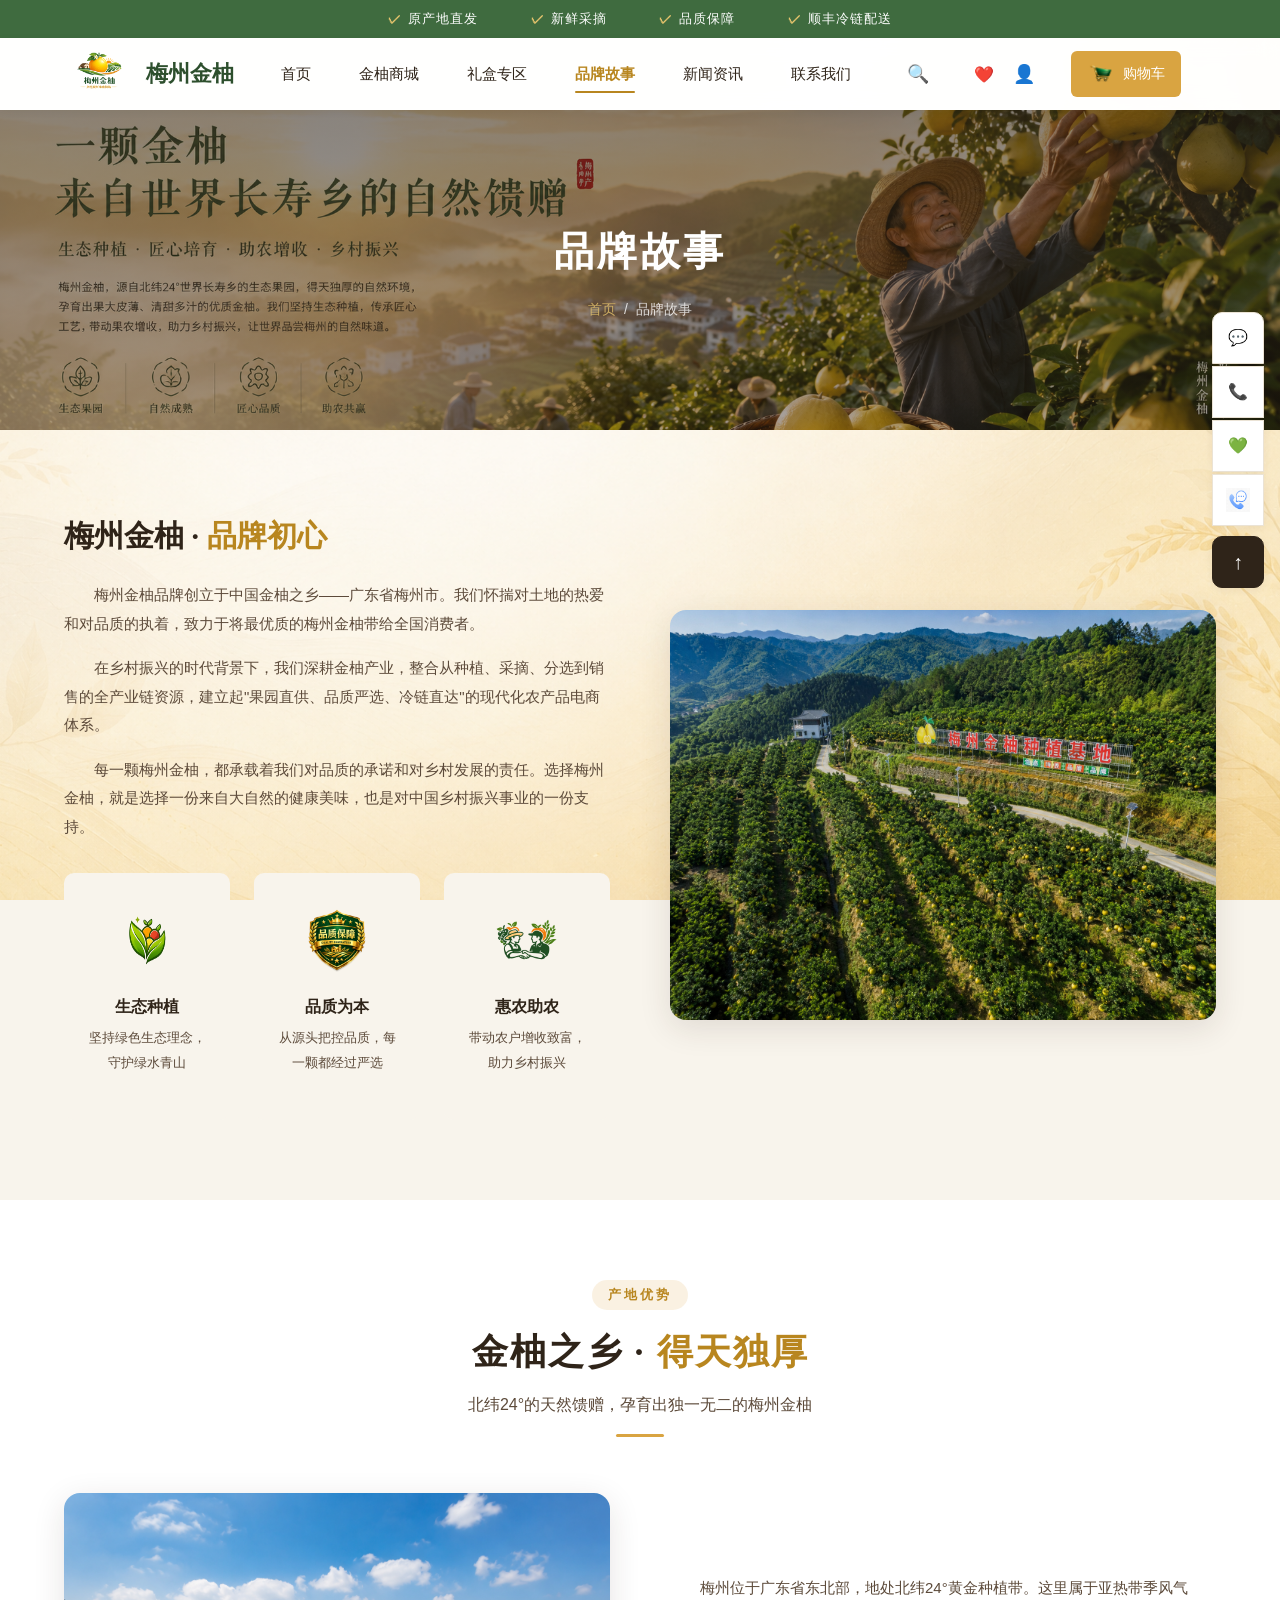
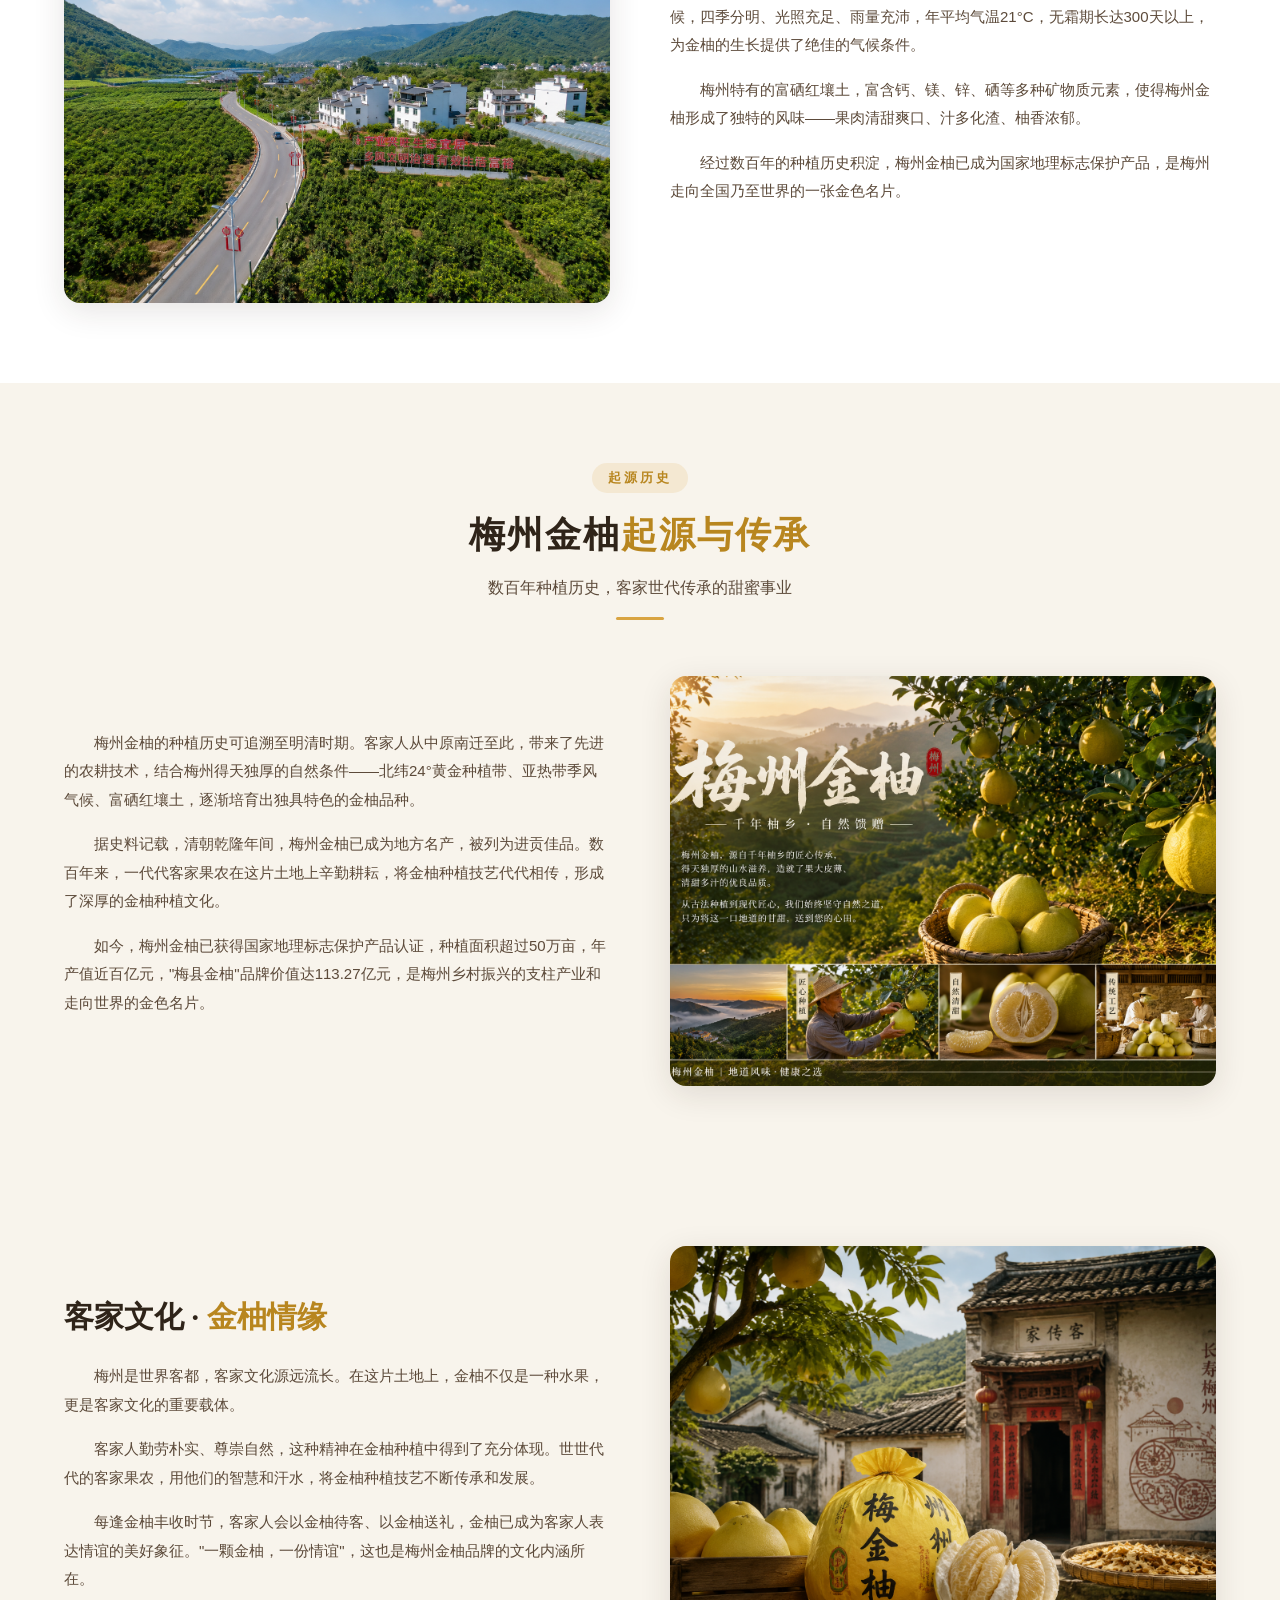
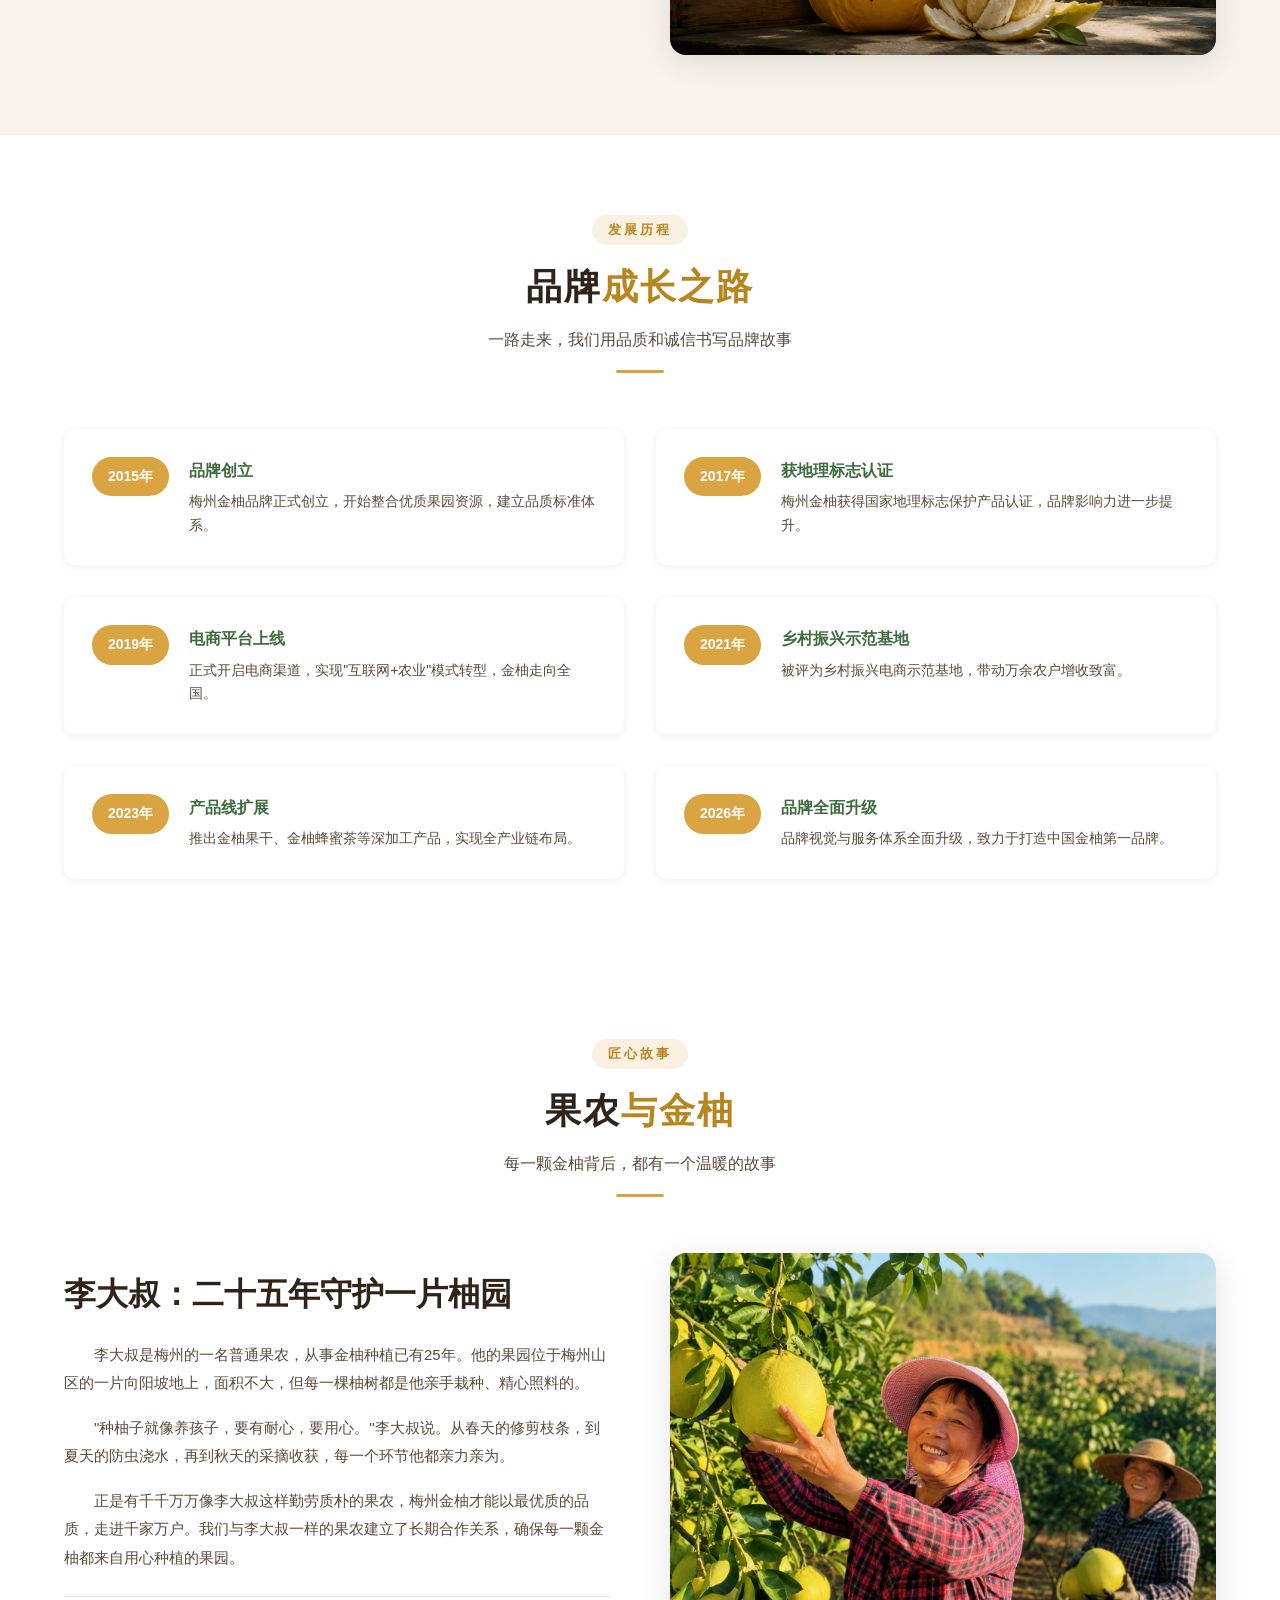
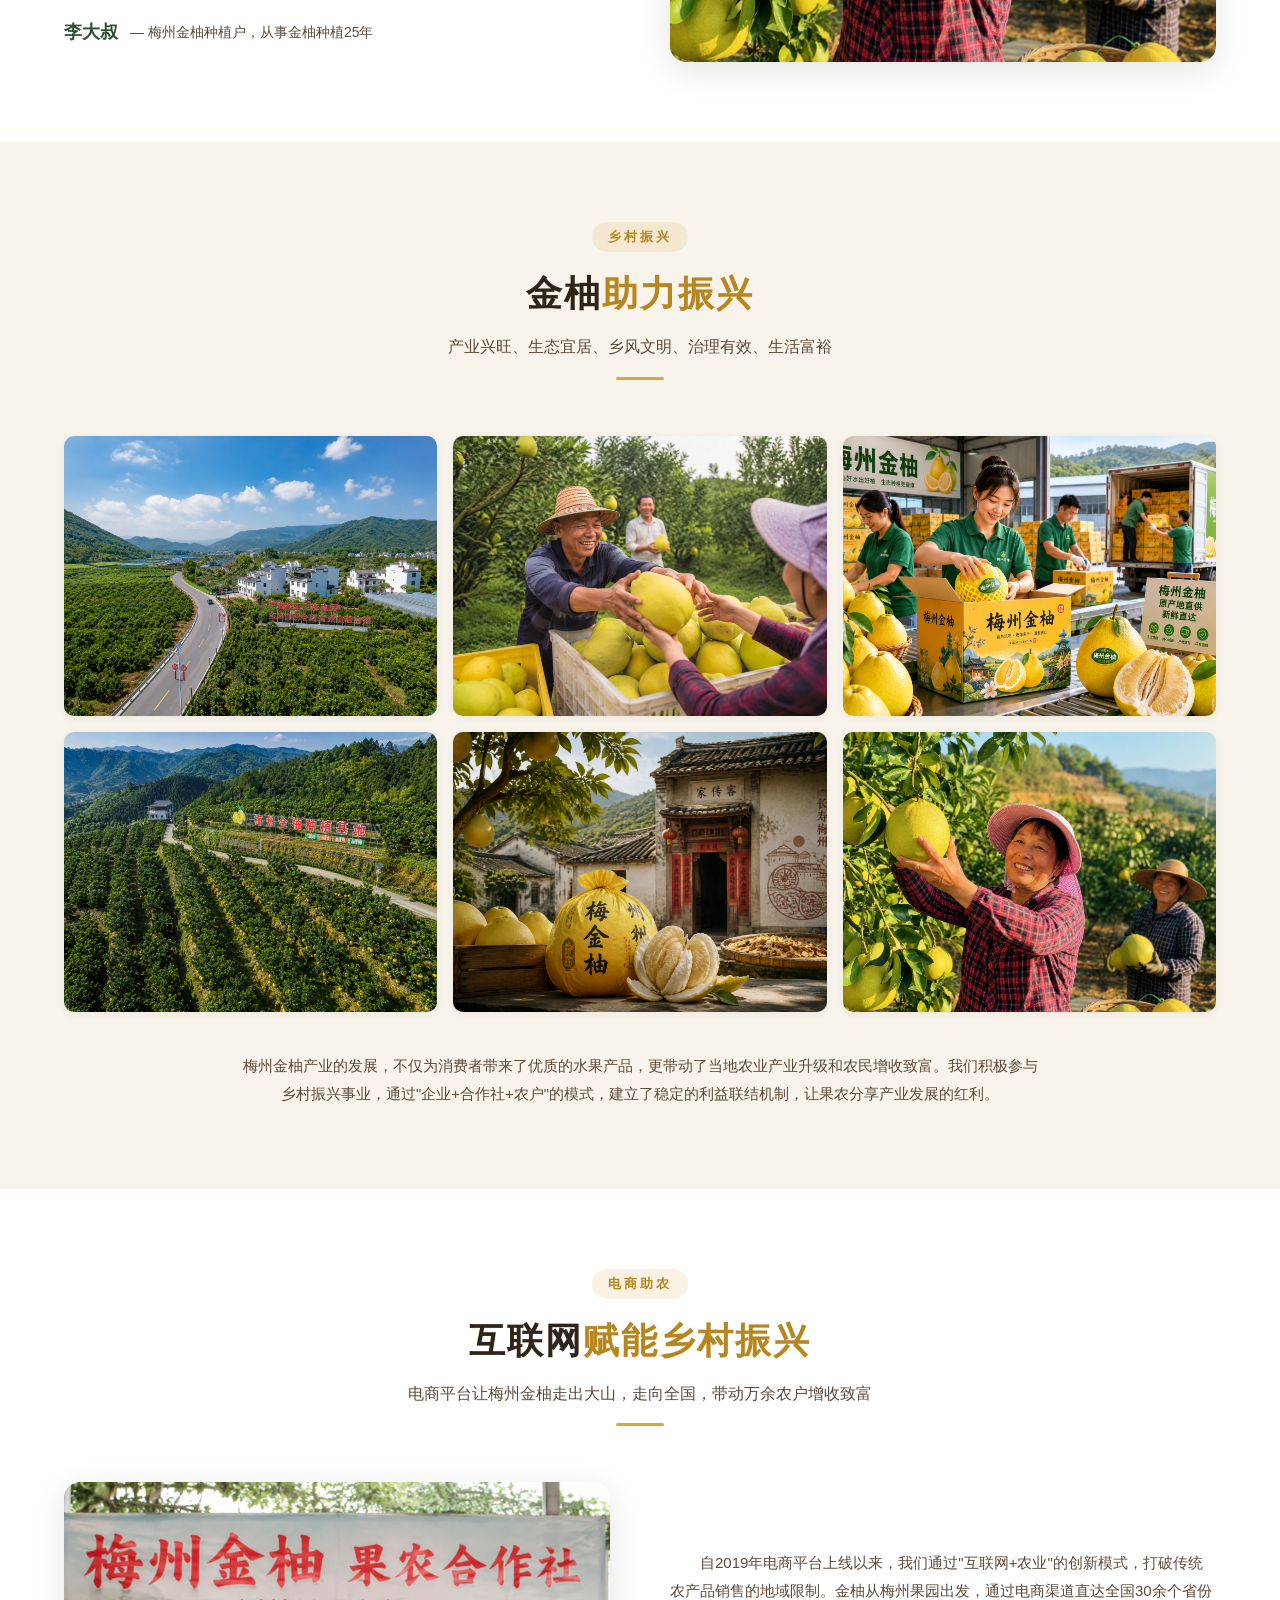
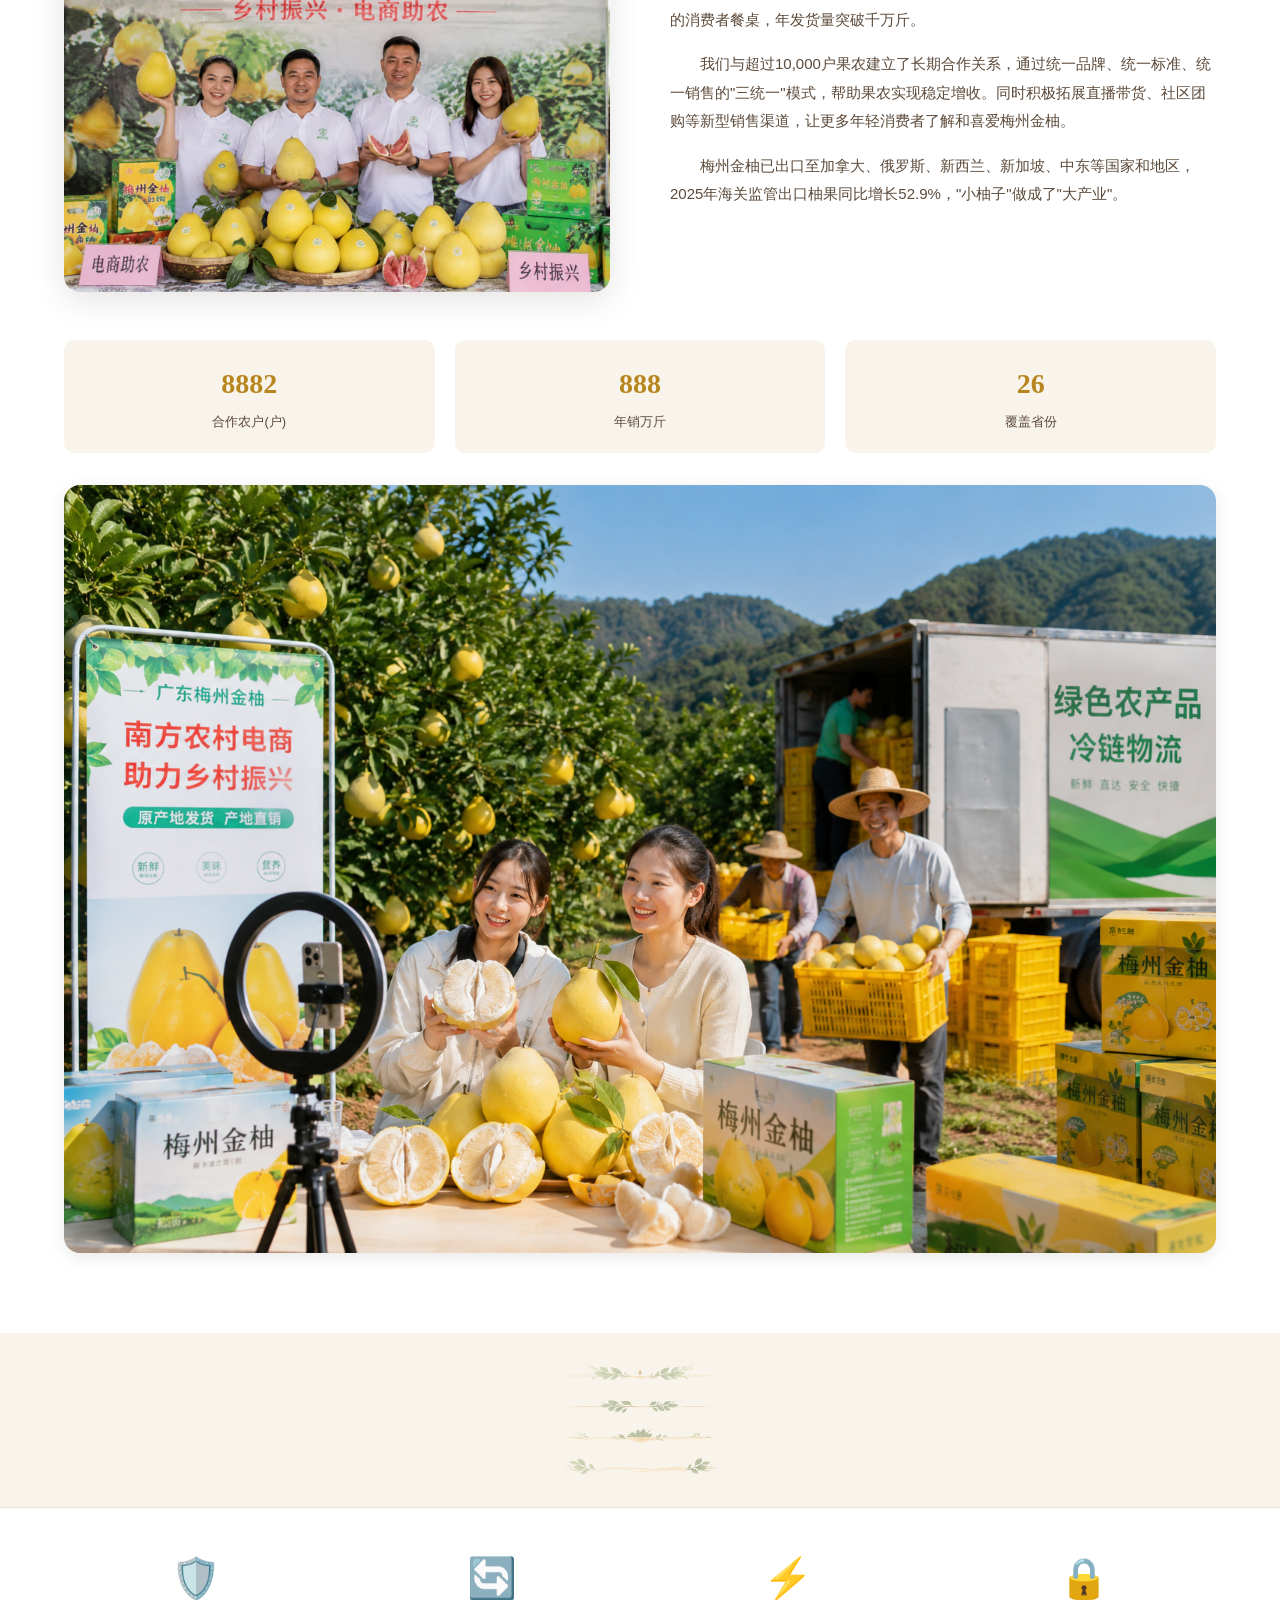
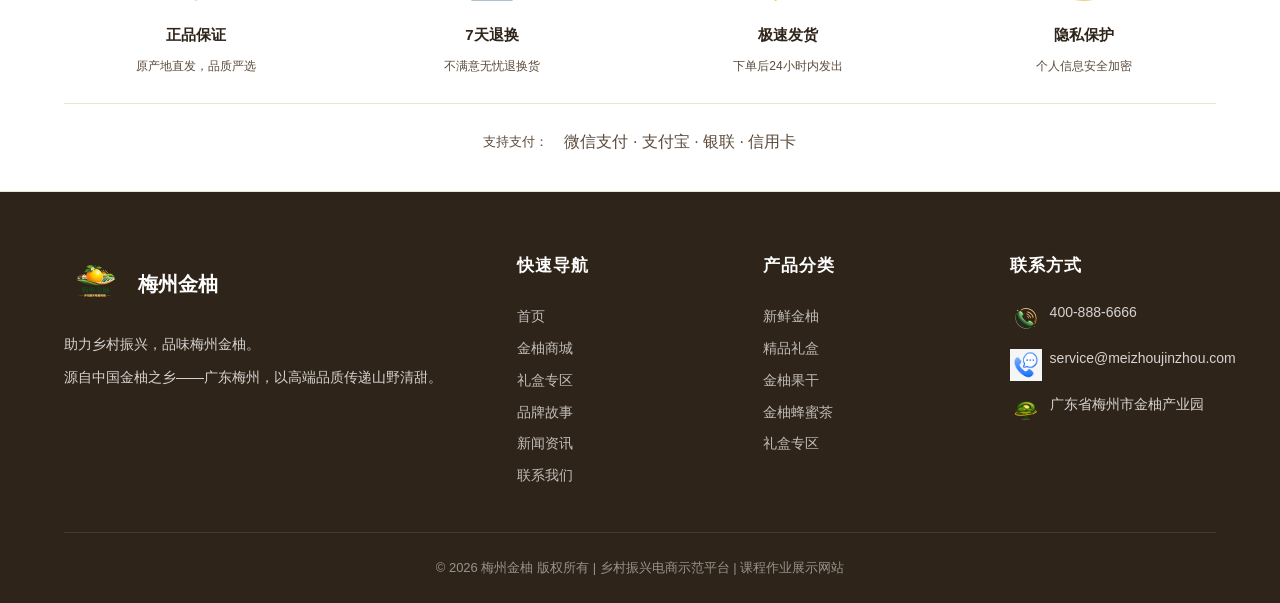
==== brand.html @ 68df8d0f "梅州金柚静态网站 - 初始版本" ====
﻿<!DOCTYPE html>
<html lang="zh-CN">
<head>
    <meta charset="UTF-8">
    <meta name="viewport" content="width=device-width, initial-scale=1.0">
    <title>品牌故事 - 梅州金柚 | 乡村振兴高端电商平台</title>
    <meta name="description" content="梅州金柚品牌故事，了解我们的品牌初心、原产地优势、客家文化与乡村振兴成果。">
    <link rel="stylesheet" href="css/style.css">
    <link rel="icon" href="images/ui/logo.png" type="image/png">
</head>
<body>

    <!-- 顶部公告栏 -->
    <div class="top-bar">
        <div class="container">
            <span>原产地直发</span>
            <span>新鲜采摘</span>
            <span>品质保障</span>
            <span>顺丰冷链配送</span>
        </div>
    </div>

    <!-- 导航栏 -->
    <nav class="navbar">
        <div class="container">
            <a href="index.html" class="nav-logo">
                <img src="images/ui/logo.png" alt="梅州金柚">
                梅州金柚
            </a>
            <div class="nav-menu">
                <a href="index.html">首页</a>
                <a href="shop.html">金柚商城</a>
                <a href="gift.html">礼盒专区</a>
                <a href="brand.html" class="active">品牌故事</a>
                <a href="news.html">新闻资讯</a>
                <a href="contact.html">联系我们</a>
            </div>
            <a href="cart.html" class="nav-cart"><img src="images/icons/icon-cart.png" alt="购物车">购物车</a>
            <div class="nav-user" id="userArea"></div>
            <div class="hamburger">
                <span></span>
                <span></span>
                <span></span>
            </div>
        </div>
    </nav>

    <!-- 页面横幅 -->
    <section class="page-banner">
        <div class="banner-bg">
            <img src="images/banners/banner-brand.png" alt="品牌故事">
        </div>
        <div class="banner-overlay"></div>
        <div class="banner-content">
            <h1>品牌故事</h1>
            <p class="breadcrumb"><a href="index.html">首页</a><span>/</span>品牌故事</p>
        </div>
    </section>

    <!-- 品牌介绍 -->
    <section class="section-padding">
        <div class="container">
            <div class="brand-intro">
                <div class="brand-intro-text">
                    <h2>梅州金柚 · <span>品牌初心</span></h2>
                    <p>梅州金柚品牌创立于中国金柚之乡——广东省梅州市。我们怀揣对土地的热爱和对品质的执着，致力于将最优质的梅州金柚带给全国消费者。</p>
                    <p>在乡村振兴的时代背景下，我们深耕金柚产业，整合从种植、采摘、分选到销售的全产业链资源，建立起"果园直供、品质严选、冷链直达"的现代化农产品电商体系。</p>
                    <p>每一颗梅州金柚，都承载着我们对品质的承诺和对乡村发展的责任。选择梅州金柚，就是选择一份来自大自然的健康美味，也是对中国乡村振兴事业的一份支持。</p>
                    <div class="brand-values">
                        <div class="brand-value">
                            <img src="images/icons/icon-eco.png" alt="生态">
                            <h4>生态种植</h4>
                            <p>坚持绿色生态理念，守护绿水青山</p>
                        </div>
                        <div class="brand-value">
                            <img src="images/icons/icon-quality.png" alt="品质">
                            <h4>品质为本</h4>
                            <p>从源头把控品质，每一颗都经过严选</p>
                        </div>
                        <div class="brand-value">
                            <img src="images/icons/icon-farmer.png" alt="惠农">
                            <h4>惠农助农</h4>
                            <p>带动农户增收致富，助力乡村振兴</p>
                        </div>
                    </div>
                </div>
                <div class="brand-intro-image">
                    <img src="images/products/orchard.png" alt="梅州金柚果园">
                </div>
            </div>
        </div>
    </section>

    <!-- 原产地优势 -->
    <section class="section-padding" style="background:#fff;">
        <div class="container">
            <div class="section-title">
                <span class="label">产地优势</span>
                <h2>金柚之乡 · <span>得天独厚</span></h2>
                <p class="subtitle">北纬24°的天然馈赠，孕育出独一无二的梅州金柚</p>
                <div class="divider"></div>
            </div>
            <div class="brand-intro" style="margin-top:20px;">
                <div class="brand-intro-image">
                    <img src="images/products/village.png" alt="梅州乡村风貌">
                </div>
                <div class="brand-intro-text">
                    <p>梅州位于广东省东北部，地处北纬24°黄金种植带。这里属于亚热带季风气候，四季分明、光照充足、雨量充沛，年平均气温21°C，无霜期长达300天以上，为金柚的生长提供了绝佳的气候条件。</p>
                    <p>梅州特有的富硒红壤土，富含钙、镁、锌、硒等多种矿物质元素，使得梅州金柚形成了独特的风味——果肉清甜爽口、汁多化渣、柚香浓郁。</p>
                    <p>经过数百年的种植历史积淀，梅州金柚已成为国家地理标志保护产品，是梅州走向全国乃至世界的一张金色名片。</p>
                </div>
            </div>
        </div>
    </section>

    <!-- 梅州金柚起源与历史 -->
    <section class="section-padding">
        <div class="container">
            <div class="section-title">
                <span class="label">起源历史</span>
                <h2>梅州金柚<span>起源与传承</span></h2>
                <p class="subtitle">数百年种植历史，客家世代传承的甜蜜事业</p>
                <div class="divider"></div>
            </div>
            <div class="brand-intro" style="margin-top:20px;">
                <div class="brand-intro-text">
                    <p>梅州金柚的种植历史可追溯至明清时期。客家人从中原南迁至此，带来了先进的农耕技术，结合梅州得天独厚的自然条件——北纬24°黄金种植带、亚热带季风气候、富硒红壤土，逐渐培育出独具特色的金柚品种。</p>
                    <p>据史料记载，清朝乾隆年间，梅州金柚已成为地方名产，被列为进贡佳品。数百年来，一代代客家果农在这片土地上辛勤耕耘，将金柚种植技艺代代相传，形成了深厚的金柚种植文化。</p>
                    <p>如今，梅州金柚已获得国家地理标志保护产品认证，种植面积超过50万亩，年产值近百亿元，"梅县金柚"品牌价值达113.27亿元，是梅州乡村振兴的支柱产业和走向世界的金色名片。</p>
                </div>
                <div class="brand-intro-image">
                    <img src="images/brand/history.png" alt="梅州金柚历史">
                </div>
            </div>
        </div>
    </section>

    <!-- 客家文化 -->
    <section class="section-padding">
        <div class="container">
            <div class="brand-intro">
                <div class="brand-intro-text">
                    <h2>客家文化 · <span>金柚情缘</span></h2>
                    <p>梅州是世界客都，客家文化源远流长。在这片土地上，金柚不仅是一种水果，更是客家文化的重要载体。</p>
                    <p>客家人勤劳朴实、尊崇自然，这种精神在金柚种植中得到了充分体现。世世代代的客家果农，用他们的智慧和汗水，将金柚种植技艺不断传承和发展。</p>
                    <p>每逢金柚丰收时节，客家人会以金柚待客、以金柚送礼，金柚已成为客家人表达情谊的美好象征。"一颗金柚，一份情谊"，这也是梅州金柚品牌的文化内涵所在。</p>
                </div>
                <div class="brand-intro-image">
                    <img src="images/products/culture.png" alt="客家文化">
                </div>
            </div>
        </div>
    </section>

    <!-- 品牌发展时间轴 -->
    <section class="timeline-section section-padding">
        <div class="container">
            <div class="section-title">
                <span class="label">发展历程</span>
                <h2>品牌<span>成长之路</span></h2>
                <p class="subtitle">一路走来，我们用品质和诚信书写品牌故事</p>
                <div class="divider"></div>
            </div>

            <div style="display:grid;grid-template-columns:repeat(2,1fr);gap:32px;margin-top:40px;">
                <div style="display:flex;gap:20px;align-items:flex-start;background:#fff;padding:28px;border-radius:12px;box-shadow:0 2px 8px rgba(47,36,25,0.06);">
                    <div style="background:#D9A441;color:#fff;padding:8px 16px;border-radius:20px;font-weight:700;font-size:14px;white-space:nowrap;">2015年</div>
                    <div>
                        <h4 style="color:#3F6B3F;margin-bottom:6px;">品牌创立</h4>
                        <p style="font-size:14px;color:#5C4A3A;">梅州金柚品牌正式创立，开始整合优质果园资源，建立品质标准体系。</p>
                    </div>
                </div>
                <div style="display:flex;gap:20px;align-items:flex-start;background:#fff;padding:28px;border-radius:12px;box-shadow:0 2px 8px rgba(47,36,25,0.06);">
                    <div style="background:#D9A441;color:#fff;padding:8px 16px;border-radius:20px;font-weight:700;font-size:14px;white-space:nowrap;">2017年</div>
                    <div>
                        <h4 style="color:#3F6B3F;margin-bottom:6px;">获地理标志认证</h4>
                        <p style="font-size:14px;color:#5C4A3A;">梅州金柚获得国家地理标志保护产品认证，品牌影响力进一步提升。</p>
                    </div>
                </div>
                <div style="display:flex;gap:20px;align-items:flex-start;background:#fff;padding:28px;border-radius:12px;box-shadow:0 2px 8px rgba(47,36,25,0.06);">
                    <div style="background:#D9A441;color:#fff;padding:8px 16px;border-radius:20px;font-weight:700;font-size:14px;white-space:nowrap;">2019年</div>
                    <div>
                        <h4 style="color:#3F6B3F;margin-bottom:6px;">电商平台上线</h4>
                        <p style="font-size:14px;color:#5C4A3A;">正式开启电商渠道，实现"互联网+农业"模式转型，金柚走向全国。</p>
                    </div>
                </div>
                <div style="display:flex;gap:20px;align-items:flex-start;background:#fff;padding:28px;border-radius:12px;box-shadow:0 2px 8px rgba(47,36,25,0.06);">
                    <div style="background:#D9A441;color:#fff;padding:8px 16px;border-radius:20px;font-weight:700;font-size:14px;white-space:nowrap;">2021年</div>
                    <div>
                        <h4 style="color:#3F6B3F;margin-bottom:6px;">乡村振兴示范基地</h4>
                        <p style="font-size:14px;color:#5C4A3A;">被评为乡村振兴电商示范基地，带动万余农户增收致富。</p>
                    </div>
                </div>
                <div style="display:flex;gap:20px;align-items:flex-start;background:#fff;padding:28px;border-radius:12px;box-shadow:0 2px 8px rgba(47,36,25,0.06);">
                    <div style="background:#D9A441;color:#fff;padding:8px 16px;border-radius:20px;font-weight:700;font-size:14px;white-space:nowrap;">2023年</div>
                    <div>
                        <h4 style="color:#3F6B3F;margin-bottom:6px;">产品线扩展</h4>
                        <p style="font-size:14px;color:#5C4A3A;">推出金柚果干、金柚蜂蜜茶等深加工产品，实现全产业链布局。</p>
                    </div>
                </div>
                <div style="display:flex;gap:20px;align-items:flex-start;background:#fff;padding:28px;border-radius:12px;box-shadow:0 2px 8px rgba(47,36,25,0.06);">
                    <div style="background:#D9A441;color:#fff;padding:8px 16px;border-radius:20px;font-weight:700;font-size:14px;white-space:nowrap;">2026年</div>
                    <div>
                        <h4 style="color:#3F6B3F;margin-bottom:6px;">品牌全面升级</h4>
                        <p style="font-size:14px;color:#5C4A3A;">品牌视觉与服务体系全面升级，致力于打造中国金柚第一品牌。</p>
                    </div>
                </div>
            </div>
        </div>
    </section>

    <!-- 农户故事 -->
    <section class="farmer-section section-padding" style="background:#fff;">
        <div class="container">
            <div class="section-title">
                <span class="label">匠心故事</span>
                <h2>果农<span>与金柚</span></h2>
                <p class="subtitle">每一颗金柚背后，都有一个温暖的故事</p>
                <div class="divider"></div>
            </div>
            <div class="farmer-grid" style="margin-top:20px;">
                <div class="farmer-image">
                    <img src="images/products/farmer.png" alt="梅州果农">
                </div>
                <div class="farmer-content">
                    <h2>李大叔：二十五年守护一片柚园</h2>
                    <p>李大叔是梅州的一名普通果农，从事金柚种植已有25年。他的果园位于梅州山区的一片向阳坡地上，面积不大，但每一棵柚树都是他亲手栽种、精心照料的。</p>
                    <p>"种柚子就像养孩子，要有耐心，要用心。"李大叔说。从春天的修剪枝条，到夏天的防虫浇水，再到秋天的采摘收获，每一个环节他都亲力亲为。</p>
                    <p>正是有千千万万像李大叔这样勤劳质朴的果农，梅州金柚才能以最优质的品质，走进千家万户。我们与李大叔一样的果农建立了长期合作关系，确保每一颗金柚都来自用心种植的果园。</p>
                    <div class="farmer-name">
                        <strong>李大叔</strong>
                        <span>— 梅州金柚种植户，从事金柚种植25年</span>
                    </div>
                </div>
            </div>
        </div>
    </section>

    <!-- 乡村振兴成果 -->
    <section class="section-padding">
        <div class="container">
            <div class="section-title">
                <span class="label">乡村振兴</span>
                <h2>金柚<span>助力振兴</span></h2>
                <p class="subtitle">产业兴旺、生态宜居、乡风文明、治理有效、生活富裕</p>
                <div class="divider"></div>
            </div>
            <div class="brand-gallery">
                <img src="images/products/village.png" alt="美丽乡村">
                <img src="images/products/harvest.png" alt="丰收场景">
                <img src="images/products/packing.png" alt="电商发货">
                <img src="images/products/orchard.png" alt="果园基地">
                <img src="images/products/culture.png" alt="文化传承">
                <img src="images/products/farmer.png" alt="果农风采">
            </div>
            <div style="text-align:center;margin-top:40px;">
                <p style="font-size:15px;color:#5C4A3A;line-height:1.9;max-width:800px;margin:0 auto;">
                    梅州金柚产业的发展，不仅为消费者带来了优质的水果产品，更带动了当地农业产业升级和农民增收致富。我们积极参与乡村振兴事业，通过"企业+合作社+农户"的模式，建立了稳定的利益联结机制，让果农分享产业发展的红利。
                </p>
            </div>
        </div>
    </section>

    <!-- 电商助农 -->
    <section class="section-padding" style="background:#fff;">
        <div class="container">
            <div class="section-title">
                <span class="label">电商助农</span>
                <h2>互联网<span>赋能乡村振兴</span></h2>
                <p class="subtitle">电商平台让梅州金柚走出大山，走向全国，带动万余农户增收致富</p>
                <div class="divider"></div>
            </div>
            <div class="brand-intro" style="margin-top:20px;">
                <div class="brand-intro-image">
                    <img src="images/brand/cooperation.png" alt="电商助农合作">
                </div>
                <div class="brand-intro-text">
                    <p>自2019年电商平台上线以来，我们通过"互联网+农业"的创新模式，打破传统农产品销售的地域限制。金柚从梅州果园出发，通过电商渠道直达全国30余个省份的消费者餐桌，年发货量突破千万斤。</p>
                    <p>我们与超过10,000户果农建立了长期合作关系，通过统一品牌、统一标准、统一销售的"三统一"模式，帮助果农实现稳定增收。同时积极拓展直播带货、社区团购等新型销售渠道，让更多年轻消费者了解和喜爱梅州金柚。</p>
                    <p>梅州金柚已出口至加拿大、俄罗斯、新西兰、新加坡、中东等国家和地区，2025年海关监管出口柚果同比增长52.9%，"小柚子"做成了"大产业"。</p>
                </div>
            </div>
            <div style="text-align:center;margin-top:48px;">
                <div class="about-stats">
                    <div class="about-stat">
                        <div class="num" data-target="10000">0</div>
                        <div class="label">合作农户(户)</div>
                    </div>
                    <div class="about-stat">
                        <div class="num" data-target="1000">0</div>
                        <div class="label">年销万斤</div>
                    </div>
                    <div class="about-stat">
                        <div class="num" data-target="30">0</div>
                        <div class="label">覆盖省份</div>
                    </div>
                </div>
                <img src="images/brand/achievement.png" alt="电商助农成果" style="border-radius:var(--radius-lg);margin-top:32px;box-shadow:var(--shadow-md);max-width:100%;">
            </div>
        </div>
    </section>

    <!-- 装饰分隔线 -->
    <div class="section-divider">
        <img src="images/ui/divider.png" alt="">
    </div>

    <!-- 信任标识栏 -->
    <div class="trust-bar">
        <div class="container">
            <div class="trust-bar-grid">
                <div class="trust-bar-item">
                    <span style="font-size:40px;">🛡️</span>
                    <h4>正品保证</h4>
                    <p>原产地直发，品质严选</p>
                </div>
                <div class="trust-bar-item">
                    <span style="font-size:40px;">🔄</span>
                    <h4>7天退换</h4>
                    <p>不满意无忧退换货</p>
                </div>
                <div class="trust-bar-item">
                    <span style="font-size:40px;">⚡</span>
                    <h4>极速发货</h4>
                    <p>下单后24小时内发出</p>
                </div>
                <div class="trust-bar-item">
                    <span style="font-size:40px;">🔒</span>
                    <h4>隐私保护</h4>
                    <p>个人信息安全加密</p>
                </div>
            </div>
            <div class="trust-bar-payment">
                <span>支持支付：</span>
                <span style="font-size:16px;">微信支付 · 支付宝 · 银联 · 信用卡</span>
            </div>
        </div>
    </div>

    <!-- 页脚 -->
    <footer class="footer">
        <div class="container">
            <div class="footer-grid">
                <div class="footer-col">
                    <div class="footer-logo">
                        <img src="images/ui/logo.png" alt="梅州金柚">
                        <span>梅州金柚</span>
                    </div>
                    <p>助力乡村振兴，品味梅州金柚。</p>
                    <p>源自中国金柚之乡——广东梅州，以高端品质传递山野清甜。</p>
                </div>
                <div class="footer-col">
                    <h4>快速导航</h4>
                    <a href="index.html">首页</a>
                    <a href="shop.html">金柚商城</a>
                    <a href="gift.html">礼盒专区</a>
                    <a href="brand.html">品牌故事</a>
                    <a href="news.html">新闻资讯</a>
                    <a href="contact.html">联系我们</a>
                </div>
                <div class="footer-col">
                    <h4>产品分类</h4>
                    <a href="shop.html">新鲜金柚</a>
                    <a href="shop.html">精品礼盒</a>
                    <a href="shop.html">金柚果干</a>
                    <a href="shop.html">金柚蜂蜜茶</a>
                    <a href="gift.html">礼盒专区</a>
                </div>
                <div class="footer-col">
                    <h4>联系方式</h4>
                    <div class="contact-item">
                        <img src="images/icons/icon-phone.png" alt="">
                        <span>400-888-6666</span>
                    </div>
                    <div class="contact-item">
                        <img src="images/icons/icon-contact.png" alt="">
                        <span>service@meizhoujinzhou.com</span>
                    </div>
                    <div class="contact-item">
                        <img src="images/icons/icon-origin.png" alt="">
                        <span>广东省梅州市金柚产业园</span>
                    </div>
                </div>
            </div>
            <div class="footer-bottom">
                <p>© 2026 梅州金柚 版权所有 | 乡村振兴电商示范平台 | 课程作业展示网站</p>
            </div>
        </div>
    </footer>

    <!-- 返回顶部 -->
    <button class="back-to-top" title="返回顶部">↑</button>

    <script src="js/product-data.js"></script>
    <script src="js/api.js"></script>
    <script src="js/main.js"></script>
</body>
</html>
---- css/style.css ----
/* ===================================
   梅州金柚 - 乡村振兴高端电商网站
   样式表 style.css
   =================================== */

/* ========== CSS 变量 ========== */
:root {
    --gold: #D9A441;
    --gold-light: #E8C56D;
    --gold-dark: #B8861F;
    --green: #3F6B3F;
    --green-light: #5A8F5A;
    --green-dark: #2D4F2D;
    --cream: #F8F4EC;
    --cream-dark: #EBE3D5;
    --brown: #2F2419;
    --brown-light: #5C4A3A;
    --white: #FFFFFF;
    --gray: #F5F5F5;
    --gray-dark: #999999;
    --shadow-sm: 0 2px 8px rgba(47, 36, 25, 0.06);
    --shadow-md: 0 4px 16px rgba(47, 36, 25, 0.1);
    --shadow-lg: 0 8px 32px rgba(47, 36, 25, 0.12);
    --shadow-hover: 0 12px 40px rgba(47, 36, 25, 0.16);
    --radius-sm: 6px;
    --radius-md: 10px;
    --radius-lg: 16px;
    --transition: 0.3s cubic-bezier(0.25, 0.46, 0.45, 0.94);
    --font-cn: "Noto Serif SC", "Source Han Serif SC", "STSong", "SimSun", "Songti SC", serif;
    --font-sans: "PingFang SC", "Microsoft YaHei", "Hiragino Sans GB", "Helvetica Neue", Arial, sans-serif;
}

/* ========== 全局重置 ========== */
*, *::before, *::after {
    margin: 0;
    padding: 0;
    box-sizing: border-box;
}

html {
    scroll-behavior: smooth;
    font-size: 16px;
}

body {
    font-family: var(--font-sans);
    color: var(--brown);
    background-color: var(--cream);
    background-image: url('../images/ui/bg-main.png');
    background-attachment: fixed;
    background-size: cover;
    background-position: center;
    line-height: 1.7;
    min-height: 100vh;
    overflow-x: hidden;
}

a {
    text-decoration: none;
    color: inherit;
    transition: color var(--transition);
}

ul, ol {
    list-style: none;
}

img {
    max-width: 100%;
    height: auto;
    display: block;
}

button {
    cursor: pointer;
    border: none;
    outline: none;
    font-family: inherit;
}

.container {
    max-width: 1200px;
    margin: 0 auto;
    padding: 0 24px;
}

.section-padding {
    padding: 80px 0;
}

/* ========== 顶部公告栏 ========== */
.top-bar {
    background: var(--green);
    color: var(--white);
    font-size: 13px;
    text-align: center;
    padding: 8px 0;
    letter-spacing: 1px;
}

.top-bar span {
    margin: 0 24px;
    display: inline-flex;
    align-items: center;
    gap: 6px;
}

.top-bar span::before {
    content: '✓';
    font-weight: bold;
    color: var(--gold-light);
}

/* ========== 导航栏 ========== */
.navbar {
    background: rgba(255, 255, 255, 0.95);
    backdrop-filter: blur(10px);
    box-shadow: var(--shadow-sm);
    position: sticky;
    top: 0;
    z-index: 1000;
    transition: all var(--transition);
}

.navbar.scrolled {
    box-shadow: var(--shadow-md);
}

.navbar .container {
    display: flex;
    align-items: center;
    justify-content: space-between;
    height: 72px;
}

.nav-logo {
    display: flex;
    align-items: center;
    gap: 10px;
    font-family: var(--font-cn);
    font-size: 22px;
    font-weight: 700;
    color: var(--green-dark);
}

.nav-logo img {
    height: 72px;
    width: auto;
}

.nav-menu {
    display: flex;
    align-items: center;
    gap: 8px;
}

.nav-menu a {
    padding: 8px 20px;
    border-radius: var(--radius-sm);
    font-size: 15px;
    font-weight: 500;
    color: var(--brown);
    position: relative;
    transition: all var(--transition);
}

.nav-menu a::after {
    content: '';
    position: absolute;
    bottom: 2px;
    left: 50%;
    transform: translateX(-50%) scaleX(0);
    width: 60%;
    height: 2px;
    background: var(--gold);
    border-radius: 1px;
    transition: transform var(--transition);
}

.nav-menu a:hover {
    color: var(--gold-dark);
}

.nav-menu a:hover::after {
    transform: translateX(-50%) scaleX(1);
}

.nav-menu a.active {
    color: var(--gold-dark);
    font-weight: 600;
}

.nav-menu a.active::after {
    transform: translateX(-50%) scaleX(1);
    background: var(--gold-dark);
}

.nav-cart {
    display: flex;
    align-items: center;
    gap: 6px;
    padding: 8px 16px;
    background: var(--gold);
    color: var(--white);
    border-radius: var(--radius-sm);
    font-size: 14px;
    font-weight: 500;
    transition: all var(--transition);
}

.nav-cart:hover {
    background: var(--gold-dark);
    transform: translateY(-1px);
}

.nav-cart img {
    width: 30px;
    height: 30px;
}

/* 移动端汉堡菜单 */
.hamburger {
    display: none;
    flex-direction: column;
    gap: 5px;
    cursor: pointer;
    padding: 8px;
}

.hamburger span {
    display: block;
    width: 24px;
    height: 2px;
    background: var(--brown);
    border-radius: 2px;
    transition: all var(--transition);
}

/* ========== Hero 首屏 ========== */
.hero {
    position: relative;
    height: 85vh;
    min-height: 560px;
    display: flex;
    align-items: center;
    justify-content: center;
    text-align: center;
    overflow: hidden;
    background: linear-gradient(135deg, rgba(47, 36, 25, 0.35), rgba(63, 107, 63, 0.25));
}

.hero-bg {
    position: absolute;
    inset: 0;
    z-index: -1;
}

.hero-slide {
    position: absolute;
    inset: 0;
    width: 100%;
    height: 100%;
    opacity: 0;
    transition: opacity 0.8s ease;
}

.hero-slide.active {
    opacity: 1;
}

.hero-slide img {
    width: 100%;
    height: 100%;
    object-fit: cover;
    object-position: center;
    display: block;
}

.hero-overlay {
    position: absolute;
    inset: 0;
    background: linear-gradient(180deg, rgba(47, 36, 25, 0.45) 0%, rgba(47, 36, 25, 0.25) 50%, rgba(47, 36, 25, 0.5) 100%);
}

.hero-content {
    position: relative;
    z-index: 1;
    color: var(--white);
    max-width: 720px;
    padding: 0 24px;
}

.hero-content .hero-tag {
    display: inline-block;
    padding: 6px 20px;
    border: 1px solid var(--gold-light);
    border-radius: 30px;
    font-size: 13px;
    letter-spacing: 3px;
    color: var(--gold-light);
    margin-bottom: 24px;
    text-transform: uppercase;
    backdrop-filter: blur(4px);
    background: rgba(217, 164, 65, 0.1);
}

.hero-content h1 {
    font-family: var(--font-cn);
    font-size: 48px;
    font-weight: 700;
    line-height: 1.3;
    margin-bottom: 12px;
    letter-spacing: 2px;
}

.hero-content h1 .highlight {
    color: var(--gold-light);
}

.hero-content .hero-subtitle {
    font-size: 22px;
    font-weight: 300;
    margin-bottom: 36px;
    letter-spacing: 1px;
    opacity: 0.9;
}

.hero-buttons {
    display: flex;
    gap: 16px;
    justify-content: center;
    flex-wrap: wrap;
}

.btn {
    display: inline-flex;
    align-items: center;
    gap: 8px;
    padding: 12px 32px;
    border-radius: var(--radius-sm);
    font-size: 15px;
    font-weight: 600;
    letter-spacing: 1px;
    transition: all var(--transition);
}

.btn img {
    width: 28px;
    height: 28px;
}

.btn-primary {
    background: var(--gold);
    color: var(--white);
}

.btn-primary:hover {
    background: var(--gold-dark);
    transform: translateY(-2px);
    box-shadow: var(--shadow-md);
}

.btn-outline {
    background: transparent;
    color: var(--white);
    border: 2px solid var(--white);
}

.btn-outline:hover {
    background: var(--white);
    color: var(--brown);
    transform: translateY(-2px);
    box-shadow: var(--shadow-md);
}

.btn-green {
    background: var(--green);
    color: var(--white);
}

.btn-green:hover {
    background: var(--green-dark);
    transform: translateY(-2px);
    box-shadow: var(--shadow-md);
}

.btn-outline-green {
    background: transparent;
    color: var(--green);
    border: 1px solid var(--green);
}

.btn-outline-green:hover {
    background: var(--green);
    color: var(--white);
    transform: translateY(-2px);
    box-shadow: var(--shadow-md);
}

/* ========== Hero 轮播指示器 ========== */
.hero-dots {
    position: absolute;
    bottom: 32px;
    left: 50%;
    transform: translateX(-50%);
    display: flex;
    gap: 10px;
    z-index: 1;
}

.hero-dot {
    width: 10px;
    height: 10px;
    border-radius: 50%;
    background: rgba(255, 255, 255, 0.4);
    cursor: pointer;
    transition: all var(--transition);
    border: 2px solid transparent;
}

.hero-dot.active {
    background: var(--gold);
    border-color: var(--white);
    transform: scale(1.2);
}

/* ========== Section 通用标题 ========== */
.section-title {
    text-align: center;
    margin-bottom: 56px;
}

.section-title .label {
    display: inline-block;
    padding: 4px 16px;
    background: rgba(217, 164, 65, 0.15);
    color: var(--gold-dark);
    font-size: 13px;
    font-weight: 600;
    letter-spacing: 3px;
    border-radius: 20px;
    margin-bottom: 12px;
}

.section-title h2 {
    font-family: var(--font-cn);
    font-size: 36px;
    font-weight: 700;
    color: var(--brown);
    margin-bottom: 8px;
    letter-spacing: 2px;
}

.section-title h2 span {
    color: var(--gold-dark);
}

.section-title .subtitle {
    font-size: 16px;
    color: var(--brown-light);
    font-weight: 300;
}

.section-title .divider {
    width: 48px;
    height: 3px;
    background: var(--gold);
    margin: 16px auto 0;
    border-radius: 2px;
}

/* ========== 品牌卖点区 ========== */
.features {
    background: var(--white);
    position: relative;
}

.features-grid {
    display: grid;
    grid-template-columns: repeat(4, 1fr);
    gap: 32px;
}

.feature-card {
    text-align: center;
    padding: 40px 24px;
    border-radius: var(--radius-lg);
    background: var(--cream);
    transition: all var(--transition);
    border: 1px solid transparent;
}

.feature-card:hover {
    transform: translateY(-6px);
    box-shadow: var(--shadow-lg);
    border-color: var(--gold-light);
    background: var(--white);
}

.feature-icon {
    width: 120px;
    height: 120px;
    margin: 0 auto 20px;
    display: flex;
    align-items: center;
    justify-content: center;
    background: rgba(217, 164, 65, 0.1);
    border-radius: 50%;
    transition: all var(--transition);
}

.feature-card:hover .feature-icon {
    background: rgba(217, 164, 65, 0.2);
}

.feature-icon img {
    width: 72px;
    height: 72px;
}

.feature-card h3 {
    font-size: 18px;
    font-weight: 600;
    margin-bottom: 8px;
    color: var(--brown);
}

.feature-card p {
    font-size: 14px;
    color: var(--brown-light);
    line-height: 1.6;
}

/* ========== 热销产品区 ========== */
.products-section {
    background: var(--cream);
    position: relative;
}

.products-section::before {
    content: '';
    position: absolute;
    top: -40px;
    right: 5%;
    width: 120px;
    height: 120px;
    background: url('../images/ui/pattern-leaf.png') no-repeat center/contain;
    opacity: 0.3;
    pointer-events: none;
}

.products-grid {
    display: grid;
    grid-template-columns: repeat(4, 1fr);
    gap: 28px;
}

.product-card {
    background: var(--white);
    border-radius: var(--radius-lg);
    overflow: hidden;
    box-shadow: var(--shadow-sm);
    transition: all var(--transition);
    border: 1px solid transparent;
}

.product-card:hover {
    transform: translateY(-8px);
    box-shadow: var(--shadow-hover);
    border-color: var(--gold-light);
}

.product-card-image {
    width: 100%;
    aspect-ratio: 1 / 1;
    overflow: hidden;
    background: var(--gray);
}

.product-card-image img {
    width: 100%;
    height: 100%;
    object-fit: cover;
    transition: transform 0.6s ease;
}

.product-card:hover .product-card-image img {
    transform: scale(1.08);
}

.product-card-body {
    padding: 20px;
}

.product-card-body .product-tag {
    display: inline-block;
    padding: 2px 10px;
    background: rgba(217, 164, 65, 0.15);
    color: var(--gold-dark);
    font-size: 11px;
    border-radius: 10px;
    margin-bottom: 8px;
}

.product-card-body h3 {
    font-size: 18px;
    font-weight: 600;
    margin-bottom: 6px;
    color: var(--brown);
}

.product-card-body .product-desc {
    font-size: 13px;
    color: var(--brown-light);
    margin-bottom: 12px;
    display: -webkit-box;
    -webkit-line-clamp: 2;
    -webkit-box-orient: vertical;
    overflow: hidden;
}

.product-card-body .product-price {
    display: flex;
    align-items: baseline;
    gap: 8px;
    margin-bottom: 14px;
}

.product-card-body .product-price .price {
    font-size: 22px;
    font-weight: 700;
    color: #D4380D;
}

.product-card-body .product-price .unit {
    font-size: 13px;
    color: var(--gray-dark);
}

.product-card-body .product-price .original {
    font-size: 13px;
    color: var(--gray-dark);
    text-decoration: line-through;
}

.product-card-actions {
    display: flex;
    gap: 8px;
}

.btn-sm {
    padding: 8px 16px;
    font-size: 13px;
    border-radius: var(--radius-sm);
    font-weight: 500;
    letter-spacing: 0.5px;
    transition: all var(--transition);
    flex: 1;
    text-align: center;
    display: inline-flex;
    align-items: center;
    justify-content: center;
    gap: 4px;
}

.btn-sm img {
    width: 24px;
    height: 24px;
}

.btn-sm.btn-primary {
    background: var(--gold);
    color: var(--white);
}

.btn-sm.btn-primary:hover {
    background: var(--gold-dark);
}

.btn-sm.btn-outline-green {
    background: transparent;
    color: var(--green);
    border: 1px solid var(--green);
}

.btn-sm.btn-outline-green:hover {
    background: var(--green);
    color: var(--white);
}

.products-more {
    text-align: center;
    margin-top: 44px;
}

/* ========== 乡村振兴介绍区 ========== */
.about-section {
    background: var(--white);
    position: relative;
}

.about-grid {
    display: grid;
    grid-template-columns: 1fr 1fr;
    gap: 60px;
    align-items: center;
}

.about-image {
    border-radius: var(--radius-lg);
    overflow: hidden;
    box-shadow: var(--shadow-lg);
    position: relative;
}

.about-image img {
    width: 100%;
    height: 100%;
    object-fit: cover;
    aspect-ratio: 4 / 3;
}

.about-image::after {
    content: '';
    position: absolute;
    inset: 0;
    border: 2px solid var(--gold);
    border-radius: var(--radius-lg);
    transform: translate(12px, 12px);
    z-index: -1;
    opacity: 0.3;
}

.about-content h2 {
    font-family: var(--font-cn);
    font-size: 32px;
    font-weight: 700;
    color: var(--brown);
    margin-bottom: 20px;
    letter-spacing: 2px;
}

.about-content h2 span {
    color: var(--gold-dark);
}

.about-content p {
    font-size: 15px;
    color: var(--brown-light);
    line-height: 1.9;
    margin-bottom: 16px;
    text-indent: 2em;
}

.about-stats {
    display: grid;
    grid-template-columns: repeat(3, 1fr);
    gap: 20px;
    margin-top: 28px;
}

.about-stat {
    text-align: center;
    padding: 20px;
    background: var(--cream);
    border-radius: var(--radius-md);
}

.about-stat .num {
    font-size: 28px;
    font-weight: 700;
    color: var(--gold-dark);
    font-family: var(--font-cn);
}

.about-stat .label {
    font-size: 13px;
    color: var(--brown-light);
    margin-top: 4px;
}

/* ========== 农户故事区 ========== */
.farmer-section {
    background: var(--cream);
}

.farmer-grid {
    display: grid;
    grid-template-columns: 1fr 1fr;
    gap: 60px;
    align-items: center;
}

.farmer-image {
    border-radius: var(--radius-lg);
    overflow: hidden;
    box-shadow: var(--shadow-lg);
    order: 1;
}

.farmer-image img {
    width: 100%;
    aspect-ratio: 4 / 3;
    object-fit: cover;
}

.farmer-content {
    order: 0;
}

.farmer-content h2 {
    font-family: var(--font-cn);
    font-size: 32px;
    font-weight: 700;
    color: var(--brown);
    margin-bottom: 20px;
}

.farmer-content p {
    font-size: 15px;
    color: var(--brown-light);
    line-height: 1.9;
    margin-bottom: 16px;
    text-indent: 2em;
}

.farmer-content .farmer-name {
    display: flex;
    align-items: center;
    gap: 12px;
    margin-top: 24px;
    padding-top: 20px;
    border-top: 1px solid var(--cream-dark);
}

.farmer-content .farmer-name strong {
    font-size: 18px;
    color: var(--green-dark);
}

.farmer-content .farmer-name span {
    font-size: 14px;
    color: var(--brown-light);
}

/* ========== 新闻资讯区 ========== */
.news-section {
    background: var(--white);
}

.news-grid {
    display: grid;
    grid-template-columns: repeat(4, 1fr);
    gap: 24px;
}

.news-card {
    background: var(--cream);
    border-radius: var(--radius-lg);
    overflow: hidden;
    transition: all var(--transition);
    box-shadow: var(--shadow-sm);
}

.news-card:hover {
    transform: translateY(-6px);
    box-shadow: var(--shadow-lg);
}

.news-card-image {
    width: 100%;
    aspect-ratio: 4 / 3;
    overflow: hidden;
}

.news-card-image img {
    width: 100%;
    height: 100%;
    object-fit: cover;
    transition: transform 0.6s ease;
}

.news-card:hover .news-card-image img {
    transform: scale(1.06);
}

.news-card-body {
    padding: 20px;
}

.news-card-body .news-date {
    font-size: 12px;
    color: var(--gold-dark);
    margin-bottom: 6px;
    font-weight: 500;
}

.news-card-body h3 {
    font-size: 16px;
    font-weight: 600;
    margin-bottom: 8px;
    color: var(--brown);
    display: -webkit-box;
    -webkit-line-clamp: 2;
    -webkit-box-orient: vertical;
    overflow: hidden;
    line-height: 1.5;
}

.news-card-body p {
    font-size: 13px;
    color: var(--brown-light);
    display: -webkit-box;
    -webkit-line-clamp: 2;
    -webkit-box-orient: vertical;
    overflow: hidden;
    margin-bottom: 12px;
}

.news-card-body .read-more {
    font-size: 13px;
    color: var(--green);
    font-weight: 600;
    display: inline-flex;
    align-items: center;
    gap: 4px;
    transition: all var(--transition);
}

.news-card-body .read-more:hover {
    color: var(--gold-dark);
    gap: 8px;
}

.news-card-body .read-more img {
    width: 20px;
    height: 20px;
}

/* ========== 页脚 ========== */
.footer {
    background: var(--brown);
    color: rgba(255, 255, 255, 0.8);
    padding: 60px 0 0;
}

.footer-grid {
    display: grid;
    grid-template-columns: 2fr 1fr 1fr 1fr;
    gap: 40px;
    padding-bottom: 40px;
    border-bottom: 1px solid rgba(255, 255, 255, 0.1);
}

.footer-col h4 {
    color: var(--white);
    font-size: 17px;
    font-weight: 600;
    margin-bottom: 20px;
    letter-spacing: 1px;
}

.footer-col p {
    font-size: 14px;
    line-height: 1.8;
    margin-bottom: 8px;
}

.footer-col a {
    display: block;
    font-size: 14px;
    color: rgba(255, 255, 255, 0.7);
    padding: 4px 0;
    transition: all var(--transition);
}

.footer-col a:hover {
    color: var(--gold-light);
    padding-left: 4px;
}

.footer-col .contact-item {
    display: flex;
    align-items: flex-start;
    gap: 8px;
    margin-bottom: 12px;
    font-size: 14px;
}

.footer-col .contact-item img {
    width: 32px;
    height: 32px;
    margin-top: 2px;
    flex-shrink: 0;
}

.footer-bottom {
    text-align: center;
    padding: 24px 0;
    font-size: 13px;
    color: rgba(255, 255, 255, 0.5);
}

.footer-logo {
    display: flex;
    align-items: center;
    gap: 10px;
    margin-bottom: 16px;
}

.footer-logo img {
    height: 64px;
    width: auto;
}

.footer-logo span {
    font-family: var(--font-cn);
    font-size: 20px;
    font-weight: 700;
    color: var(--white);
}

/* ========== 内页横幅 ========== */
.page-banner {
    position: relative;
    height: 320px;
    display: flex;
    align-items: center;
    justify-content: center;
    text-align: center;
    overflow: hidden;
}

.page-banner .banner-bg {
    position: absolute;
    inset: 0;
    z-index: -1;
}

.page-banner .banner-bg img {
    width: 100%;
    height: 100%;
    object-fit: cover;
}

.page-banner .banner-overlay {
    position: absolute;
    inset: 0;
    background: linear-gradient(180deg, rgba(47, 36, 25, 0.55) 0%, rgba(47, 36, 25, 0.4) 100%);
}

.page-banner .banner-content {
    position: relative;
    z-index: 1;
    color: var(--white);
}

.page-banner .banner-content h1 {
    font-family: var(--font-cn);
    font-size: 40px;
    font-weight: 700;
    letter-spacing: 3px;
}

.page-banner .banner-content .breadcrumb {
    margin-top: 12px;
    font-size: 14px;
    opacity: 0.8;
}

.page-banner .banner-content .breadcrumb a {
    color: var(--gold-light);
}

.page-banner .banner-content .breadcrumb a:hover {
    text-decoration: underline;
}

.page-banner .banner-content .breadcrumb span {
    margin: 0 8px;
}

/* ========== 商城页 shop.html ========== */
.shop-layout {
    display: grid;
    grid-template-columns: 260px 1fr;
    gap: 40px;
}

.shop-sidebar {
    background: var(--white);
    border-radius: var(--radius-lg);
    padding: 28px;
    box-shadow: var(--shadow-sm);
    position: sticky;
    top: 96px;
    height: fit-content;
}

.shop-sidebar h3 {
    font-size: 18px;
    font-weight: 600;
    margin-bottom: 20px;
    padding-bottom: 12px;
    border-bottom: 2px solid var(--gold);
    color: var(--brown);
}

.shop-sidebar .filter-group {
    margin-bottom: 24px;
}

.shop-sidebar .filter-group h4 {
    font-size: 14px;
    font-weight: 600;
    color: var(--brown);
    margin-bottom: 12px;
}

.shop-sidebar .filter-group label {
    display: flex;
    align-items: center;
    gap: 8px;
    padding: 6px 0;
    font-size: 14px;
    color: var(--brown-light);
    cursor: pointer;
    transition: color var(--transition);
}

.shop-sidebar .filter-group label:hover {
    color: var(--gold-dark);
}

.shop-sidebar .filter-group input[type="checkbox"] {
    accent-color: var(--gold);
}

.shop-sidebar .price-range {
    display: flex;
    gap: 8px;
    align-items: center;
}

.shop-sidebar .price-range input {
    width: 80px;
    padding: 6px 10px;
    border: 1px solid var(--cream-dark);
    border-radius: var(--radius-sm);
    font-size: 13px;
    outline: none;
}

.shop-sidebar .price-range input:focus {
    border-color: var(--gold);
}

.shop-sidebar .btn-filter {
    width: 100%;
    padding: 10px;
    background: var(--gold);
    color: var(--white);
    border-radius: var(--radius-sm);
    font-size: 14px;
    font-weight: 600;
    transition: all var(--transition);
}

.shop-sidebar .btn-filter:hover {
    background: var(--gold-dark);
}

.shop-main .shop-header {
    display: flex;
    justify-content: space-between;
    align-items: center;
    margin-bottom: 28px;
}

.shop-main .shop-header .result-count {
    font-size: 14px;
    color: var(--brown-light);
}

.shop-main .shop-header select {
    padding: 8px 16px;
    border: 1px solid var(--cream-dark);
    border-radius: var(--radius-sm);
    font-size: 14px;
    outline: none;
    color: var(--brown);
    background: var(--white);
}

.shop-products-grid {
    display: grid;
    grid-template-columns: repeat(3, 1fr);
    gap: 24px;
}

.shop-products-grid .product-card {
    border: 1px solid var(--cream-dark);
}

/* Pagination */
.pagination {
    display: flex;
    justify-content: center;
    gap: 8px;
    margin-top: 44px;
}

.pagination a {
    width: 40px;
    height: 40px;
    display: flex;
    align-items: center;
    justify-content: center;
    border-radius: var(--radius-sm);
    font-size: 14px;
    font-weight: 500;
    background: var(--white);
    border: 1px solid var(--cream-dark);
    transition: all var(--transition);
}

.pagination a.active {
    background: var(--gold);
    color: var(--white);
    border-color: var(--gold);
}

.pagination a:hover:not(.active) {
    border-color: var(--gold);
    color: var(--gold-dark);
}

/* ========== 商品详情页 product-detail.html ========== */
.product-detail-layout {
    display: grid;
    grid-template-columns: 1fr 1fr;
    gap: 56px;
}

.product-gallery .main-image {
    width: 100%;
    aspect-ratio: 1 / 1;
    border-radius: var(--radius-lg);
    overflow: hidden;
    box-shadow: var(--shadow-md);
    margin-bottom: 16px;
}

.product-gallery .main-image img {
    width: 100%;
    height: 100%;
    object-fit: cover;
}

.product-gallery .thumb-list {
    display: flex;
    gap: 12px;
}

.product-gallery .thumb-list .thumb {
    width: 80px;
    height: 80px;
    border-radius: var(--radius-sm);
    overflow: hidden;
    cursor: pointer;
    border: 2px solid transparent;
    transition: all var(--transition);
    opacity: 0.6;
}

.product-gallery .thumb-list .thumb.active {
    border-color: var(--gold);
    opacity: 1;
}

.product-gallery .thumb-list .thumb:hover {
    opacity: 1;
}

.product-gallery .thumb-list .thumb img {
    width: 100%;
    height: 100%;
    object-fit: cover;
}

.product-info h1 {
    font-family: var(--font-cn);
    font-size: 32px;
    font-weight: 700;
    color: var(--brown);
    margin-bottom: 12px;
}

.product-info .product-subtitle {
    font-size: 14px;
    color: var(--brown-light);
    margin-bottom: 16px;
}

.product-info .product-detail-price {
    padding: 20px;
    background: var(--cream);
    border-radius: var(--radius-md);
    margin-bottom: 20px;
}

.product-info .product-detail-price .current {
    font-size: 32px;
    font-weight: 700;
    color: #D4380D;
}

.product-info .product-detail-price .current .symbol {
    font-size: 18px;
}

.product-info .product-detail-price .original {
    font-size: 14px;
    color: var(--gray-dark);
    text-decoration: line-through;
    margin-left: 12px;
}

.product-info .product-specs {
    margin-bottom: 24px;
}

.product-info .product-specs h4 {
    font-size: 14px;
    color: var(--brown);
    margin-bottom: 10px;
}

.product-info .spec-options {
    display: flex;
    gap: 8px;
    flex-wrap: wrap;
}

.product-info .spec-option {
    padding: 8px 18px;
    border: 1px solid var(--cream-dark);
    border-radius: var(--radius-sm);
    font-size: 13px;
    cursor: pointer;
    transition: all var(--transition);
    background: var(--white);
}

.product-info .spec-option.active {
    border-color: var(--gold);
    background: rgba(217, 164, 65, 0.1);
    color: var(--gold-dark);
}

.product-info .spec-option:hover {
    border-color: var(--gold);
}

.product-info .quantity-selector {
    display: flex;
    align-items: center;
    gap: 0;
    margin-bottom: 24px;
}

.product-info .quantity-selector button {
    width: 36px;
    height: 36px;
    border: 1px solid var(--cream-dark);
    background: var(--white);
    font-size: 16px;
    display: flex;
    align-items: center;
    justify-content: center;
    transition: all var(--transition);
}

.product-info .quantity-selector button:hover {
    background: var(--cream);
}

.product-info .quantity-selector input {
    width: 56px;
    height: 36px;
    border: 1px solid var(--cream-dark);
    border-left: none;
    border-right: none;
    text-align: center;
    font-size: 14px;
    outline: none;
}

.product-info .btn-large {
    padding: 14px 40px;
    font-size: 16px;
    font-weight: 600;
    border-radius: var(--radius-sm);
}

.product-info .detail-actions {
    display: flex;
    gap: 12px;
    margin-bottom: 28px;
}

.product-detail-tabs {
    margin-top: 60px;
}

.tab-nav {
    display: flex;
    border-bottom: 2px solid var(--cream-dark);
    margin-bottom: 32px;
}

.tab-nav button {
    padding: 12px 28px;
    font-size: 15px;
    font-weight: 600;
    background: none;
    color: var(--brown-light);
    border-bottom: 2px solid transparent;
    margin-bottom: -2px;
    transition: all var(--transition);
}

.tab-nav button.active {
    color: var(--gold-dark);
    border-bottom-color: var(--gold);
}

.tab-content {
    display: none;
}

.tab-content.active {
    display: block;
}

.tab-content p {
    font-size: 15px;
    color: var(--brown-light);
    line-height: 1.9;
    margin-bottom: 16px;
}

.tab-content .detail-image {
    border-radius: var(--radius-md);
    margin: 20px 0;
    box-shadow: var(--shadow-sm);
}

.recommend-section {
    margin-top: 60px;
}

/* ========== 品牌故事页 brand.html ========== */
.brand-intro {
    display: grid;
    grid-template-columns: 1fr 1fr;
    gap: 60px;
    align-items: center;
}

.brand-intro-image {
    border-radius: var(--radius-lg);
    overflow: hidden;
    box-shadow: var(--shadow-lg);
}

.brand-intro-image img {
    width: 100%;
    aspect-ratio: 4 / 3;
    object-fit: cover;
}

.brand-intro-text h2 {
    font-family: var(--font-cn);
    font-size: 30px;
    font-weight: 700;
    color: var(--brown);
    margin-bottom: 20px;
}

.brand-intro-text h2 span {
    color: var(--gold-dark);
}

.brand-intro-text p {
    font-size: 15px;
    color: var(--brown-light);
    line-height: 1.9;
    margin-bottom: 16px;
    text-indent: 2em;
}

.brand-values {
    display: grid;
    grid-template-columns: repeat(3, 1fr);
    gap: 24px;
    margin-top: 32px;
}

.brand-value {
    text-align: center;
    padding: 28px 20px;
    background: var(--cream);
    border-radius: var(--radius-md);
    transition: all var(--transition);
}

.brand-value:hover {
    transform: translateY(-4px);
    box-shadow: var(--shadow-md);
}

.brand-value img {
    width: 80px;
    height: 80px;
    margin: 0 auto 12px;
}

.brand-value h4 {
    font-size: 16px;
    color: var(--brown);
    margin-bottom: 6px;
}

.brand-value p {
    font-size: 13px;
    color: var(--brown-light);
    text-indent: 0;
}

/* Timeline */
.timeline-section {
    background: var(--white);
}

.timeline {
    position: relative;
    padding: 20px 0;
}

.timeline::before {
    content: '';
    position: absolute;
    left: 50%;
    transform: translateX(-50%);
    top: 0;
    bottom: 0;
    width: 2px;
    background: var(--cream-dark);
}

.timeline-item {
    display: grid;
    grid-template-columns: 1fr 1fr;
    gap: 40px;
    margin-bottom: 48px;
    align-items: center;
}

.timeline-item:nth-child(even) .timeline-content {
    order: -1;
    text-align: right;
}

.timeline-dot {
    position: absolute;
    left: 50%;
    transform: translateX(-50%);
    width: 16px;
    height: 16px;
    background: var(--gold);
    border-radius: 50%;
    border: 3px solid var(--white);
    box-shadow: var(--shadow-sm);
}

.timeline-image img {
    border-radius: var(--radius-md);
    box-shadow: var(--shadow-md);
    aspect-ratio: 4 / 3;
    object-fit: cover;
    width: 100%;
}

.timeline-content h3 {
    font-size: 20px;
    color: var(--green-dark);
    margin-bottom: 8px;
}

.timeline-content .year {
    font-size: 14px;
    color: var(--gold-dark);
    font-weight: 600;
    margin-bottom: 8px;
}

.timeline-content p {
    font-size: 14px;
    color: var(--brown-light);
    line-height: 1.8;
}

/* Gallery */
.brand-gallery {
    display: grid;
    grid-template-columns: repeat(3, 1fr);
    gap: 16px;
}

.brand-gallery img {
    border-radius: var(--radius-md);
    aspect-ratio: 4 / 3;
    object-fit: cover;
    width: 100%;
    transition: all var(--transition);
    box-shadow: var(--shadow-sm);
}

.brand-gallery img:hover {
    transform: scale(1.03);
    box-shadow: var(--shadow-lg);
}

/* ========== 新闻资讯页 news.html ========== */
.news-list {
    display: flex;
    flex-direction: column;
    gap: 32px;
}

.news-list-item {
    display: grid;
    grid-template-columns: 280px 1fr;
    gap: 32px;
    background: var(--white);
    border-radius: var(--radius-lg);
    overflow: hidden;
    box-shadow: var(--shadow-sm);
    transition: all var(--transition);
    border: 1px solid transparent;
}

.news-list-item:hover {
    transform: translateY(-4px);
    box-shadow: var(--shadow-lg);
    border-color: var(--gold-light);
}

.news-list-image {
    width: 100%;
    height: 100%;
    min-height: 200px;
    overflow: hidden;
}

.news-list-image img {
    width: 100%;
    height: 100%;
    object-fit: cover;
    transition: transform 0.6s ease;
}

.news-list-item:hover .news-list-image img {
    transform: scale(1.06);
}

.news-list-content {
    padding: 28px 24px 28px 0;
    display: flex;
    flex-direction: column;
    justify-content: center;
}

.news-list-content .news-date {
    font-size: 12px;
    color: var(--gold-dark);
    font-weight: 500;
    margin-bottom: 8px;
}

.news-list-content h2 {
    font-size: 22px;
    font-weight: 600;
    color: var(--brown);
    margin-bottom: 10px;
}

.news-list-content p {
    font-size: 14px;
    color: var(--brown-light);
    line-height: 1.7;
    margin-bottom: 14px;
    display: -webkit-box;
    -webkit-line-clamp: 3;
    -webkit-box-orient: vertical;
    overflow: hidden;
}

.news-list-content .read-more-link {
    align-self: flex-start;
    font-size: 14px;
    font-weight: 600;
    color: var(--green);
    display: inline-flex;
    align-items: center;
    gap: 4px;
    transition: all var(--transition);
}

.news-list-content .read-more-link:hover {
    color: var(--gold-dark);
}

.news-list-content .read-more-link img {
    width: 20px;
    height: 20px;
}

/* ========== 联系我们页 contact.html ========== */
.contact-layout {
    display: grid;
    grid-template-columns: 1fr 1fr;
    gap: 48px;
}

.contact-card {
    background: var(--white);
    border-radius: var(--radius-lg);
    padding: 36px;
    box-shadow: var(--shadow-sm);
}

.contact-card h2 {
    font-family: var(--font-cn);
    font-size: 26px;
    font-weight: 700;
    color: var(--brown);
    margin-bottom: 24px;
}

.contact-info-list {
    display: flex;
    flex-direction: column;
    gap: 20px;
    margin-bottom: 32px;
}

.contact-info-item {
    display: flex;
    gap: 14px;
    align-items: flex-start;
}

.contact-info-item .info-icon {
    width: 68px;
    height: 68px;
    background: rgba(217, 164, 65, 0.1);
    border-radius: 50%;
    display: flex;
    align-items: center;
    justify-content: center;
    flex-shrink: 0;
}

.contact-info-item .info-icon img {
    width: 36px;
    height: 36px;
}

.contact-info-item h4 {
    font-size: 15px;
    font-weight: 600;
    color: var(--brown);
    margin-bottom: 2px;
}

.contact-info-item p {
    font-size: 14px;
    color: var(--brown-light);
}

.contact-qr {
    text-align: center;
    padding: 24px;
    background: var(--cream);
    border-radius: var(--radius-md);
}

.contact-qr p {
    font-size: 14px;
    color: var(--brown-light);
    margin-top: 12px;
}

/* Contact form */
.contact-form {
    background: var(--white);
    border-radius: var(--radius-lg);
    padding: 36px;
    box-shadow: var(--shadow-sm);
}

.contact-form h2 {
    font-family: var(--font-cn);
    font-size: 26px;
    font-weight: 700;
    color: var(--brown);
    margin-bottom: 24px;
}

.form-group {
    margin-bottom: 20px;
}

.form-group label {
    display: block;
    font-size: 14px;
    font-weight: 500;
    color: var(--brown);
    margin-bottom: 6px;
}

.form-group label .required {
    color: #D4380D;
}

.form-group input,
.form-group textarea,
.form-group select {
    width: 100%;
    padding: 12px 16px;
    border: 1px solid var(--cream-dark);
    border-radius: var(--radius-sm);
    font-size: 14px;
    font-family: inherit;
    color: var(--brown);
    outline: none;
    transition: all var(--transition);
    background: var(--white);
}

.form-group input:focus,
.form-group textarea:focus,
.form-group select:focus {
    border-color: var(--gold);
    box-shadow: 0 0 0 3px rgba(217, 164, 65, 0.1);
}

.form-group textarea {
    resize: vertical;
    min-height: 120px;
}

.form-row {
    display: grid;
    grid-template-columns: 1fr 1fr;
    gap: 16px;
}

.btn-submit {
    width: 100%;
    padding: 14px;
    background: var(--gold);
    color: var(--white);
    border-radius: var(--radius-sm);
    font-size: 16px;
    font-weight: 600;
    letter-spacing: 1px;
    transition: all var(--transition);
}

.btn-submit:hover {
    background: var(--gold-dark);
    transform: translateY(-2px);
    box-shadow: var(--shadow-md);
}

/* Map placeholder */
.map-section {
    margin-top: 48px;
}

.map-placeholder {
    width: 100%;
    height: 400px;
    background: var(--cream);
    border-radius: var(--radius-lg);
    display: flex;
    flex-direction: column;
    align-items: center;
    justify-content: center;
    color: var(--brown-light);
    border: 2px dashed var(--cream-dark);
}

.map-placeholder img {
    width: 100px;
    height: 100px;
    opacity: 0.4;
    margin-bottom: 16px;
}

.map-placeholder p {
    font-size: 15px;
}

/* ========== 返回顶部 ========== */
.back-to-top {
    position: fixed;
    right: 24px;
    bottom: 32px;
    width: 44px;
    height: 44px;
    background: var(--gold);
    color: var(--white);
    border-radius: 50%;
    display: flex;
    align-items: center;
    justify-content: center;
    font-size: 20px;
    box-shadow: var(--shadow-md);
    opacity: 0;
    visibility: hidden;
    transform: translateY(20px);
    transition: all var(--transition);
    z-index: 999;
}

.back-to-top.visible {
    opacity: 1;
    visibility: visible;
    transform: translateY(0);
}

.back-to-top:hover {
    background: var(--gold-dark);
    transform: translateY(-4px);
}

/* ========== FAQ Accordion ========== */
.faq-list {
    display: flex;
    flex-direction: column;
    gap: 12px;
    max-width: 800px;
    margin: 0 auto;
}

.faq-item {
    background: var(--white);
    border-radius: var(--radius-md);
    overflow: hidden;
    box-shadow: var(--shadow-sm);
    border: 1px solid var(--cream-dark);
    transition: all var(--transition);
}

.faq-item:hover {
    box-shadow: var(--shadow-md);
}

.faq-question {
    width: 100%;
    padding: 20px 24px;
    display: flex;
    justify-content: space-between;
    align-items: center;
    background: none;
    font-size: 16px;
    font-weight: 600;
    color: var(--brown);
    cursor: pointer;
    text-align: left;
    transition: all var(--transition);
    border: none;
    outline: none;
}

.faq-question:hover {
    color: var(--gold-dark);
}

.faq-question .arrow {
    font-size: 12px;
    transition: transform var(--transition);
    color: var(--gold);
    flex-shrink: 0;
    margin-left: 12px;
}

.faq-item.active .faq-question .arrow {
    transform: rotate(180deg);
}

.faq-item.active .faq-question {
    color: var(--gold-dark);
    background: rgba(217, 164, 65, 0.05);
}

.faq-answer {
    max-height: 0;
    overflow: hidden;
    transition: max-height 0.4s ease, padding 0.4s ease;
}

.faq-item.active .faq-answer {
    max-height: 500px;
}

.faq-answer p {
    padding: 0 24px 20px;
    font-size: 14px;
    color: var(--brown-light);
    line-height: 1.8;
}

/* ========== Process Steps ========== */
.process-steps {
    display: grid;
    grid-template-columns: repeat(4, 1fr);
    gap: 20px;
    margin-top: 24px;
    margin-bottom: 24px;
}

.process-step {
    text-align: center;
    position: relative;
    padding: 0 12px;
}

.process-step .step-icon {
    width: 80px;
    height: 80px;
    margin: 0 auto 16px;
    background: rgba(217, 164, 65, 0.1);
    border-radius: 50%;
    display: flex;
    align-items: center;
    justify-content: center;
}

.process-step .step-icon img {
    width: 48px;
    height: 48px;
}

.process-step .step-num {
    display: inline-block;
    width: 28px;
    height: 28px;
    background: var(--gold);
    color: var(--white);
    border-radius: 50%;
    font-size: 13px;
    font-weight: 700;
    line-height: 28px;
    margin-bottom: 8px;
}

.process-step h4 {
    font-size: 16px;
    font-weight: 600;
    color: var(--brown);
    margin-bottom: 6px;
}

.process-step p {
    font-size: 13px;
    color: var(--brown-light);
    line-height: 1.6;
}

.process-step::after {
    content: '';
    position: absolute;
    top: 40px;
    right: -12px;
    width: 24px;
    height: 1px;
    background: var(--cream-dark);
}

.process-step:last-child::after {
    display: none;
}

/* ========== Gift Scene Grid ========== */
.gift-scene-grid {
    display: grid;
    grid-template-columns: 1fr 1fr;
    gap: 40px;
    align-items: center;
    margin-top: 32px;
}

.gift-scene-image {
    border-radius: var(--radius-lg);
    overflow: hidden;
    box-shadow: var(--shadow-lg);
}

.gift-scene-image img {
    width: 100%;
    aspect-ratio: 4 / 3;
    object-fit: cover;
}

.gift-scene-content h3 {
    font-size: 24px;
    font-weight: 600;
    color: var(--brown);
    margin-bottom: 16px;
}

.gift-scene-content p {
    font-size: 15px;
    color: var(--brown-light);
    line-height: 1.9;
    margin-bottom: 12px;
}

.gift-scene-content ul {
    list-style: none;
    padding: 0;
}

.gift-scene-content ul li {
    position: relative;
    padding-left: 20px;
    margin-bottom: 8px;
    font-size: 14px;
    color: var(--brown-light);
}

.gift-scene-content ul li::before {
    content: '';
    position: absolute;
    left: 0;
    top: 8px;
    width: 8px;
    height: 8px;
    background: var(--gold);
    border-radius: 50%;
}

/* ========== Corporate CTA ========== */
.corporate-cta {
    background: linear-gradient(135deg, var(--green-dark), var(--green));
    color: var(--white);
    text-align: center;
}

.corporate-cta h2 {
    font-family: var(--font-cn);
    font-size: 32px;
    font-weight: 700;
    margin-bottom: 12px;
}

.corporate-cta p {
    font-size: 16px;
    opacity: 0.9;
    margin-bottom: 28px;
    max-width: 600px;
    margin-left: auto;
    margin-right: auto;
}

.corporate-cta .cta-features {
    display: flex;
    justify-content: center;
    gap: 40px;
    margin-bottom: 32px;
    flex-wrap: wrap;
}

.corporate-cta .cta-feature {
    text-align: center;
}

.corporate-cta .cta-feature .cta-icon {
    font-size: 28px;
    margin-bottom: 8px;
}

.corporate-cta .cta-feature span {
    font-size: 14px;
    opacity: 0.9;
}

/* ========== News Detail Page ========== */
.news-detail-layout {
    max-width: 800px;
    margin: 0 auto;
}

.news-detail-header-image {
    width: 100%;
    border-radius: var(--radius-lg);
    overflow: hidden;
    box-shadow: var(--shadow-md);
    margin-bottom: 24px;
}

.news-detail-header-image img {
    width: 100%;
    aspect-ratio: 16 / 9;
    object-fit: cover;
}

.news-detail-header h1 {
    font-family: var(--font-cn);
    font-size: 30px;
    font-weight: 700;
    color: var(--brown);
    line-height: 1.4;
    margin-bottom: 12px;
}

.news-detail-meta {
    display: flex;
    gap: 20px;
    align-items: center;
    font-size: 13px;
    color: var(--brown-light);
    padding-bottom: 16px;
    border-bottom: 1px solid var(--cream-dark);
    margin-bottom: 24px;
    flex-wrap: wrap;
}

.news-detail-body {
    font-size: 15px;
    color: var(--brown-light);
    line-height: 2;
}

.news-detail-body p {
    margin-bottom: 20px;
    text-indent: 2em;
}

.news-detail-body img {
    border-radius: var(--radius-md);
    margin: 24px 0;
    width: 100%;
    box-shadow: var(--shadow-sm);
}

.news-detail-back {
    text-align: center;
    margin-top: 48px;
}

.news-detail-recommend {
    margin-top: 60px;
}

/* ========== Packaging Display ========== */
.packaging-grid {
    display: grid;
    grid-template-columns: repeat(4, 1fr);
    gap: 24px;
    margin-top: 24px;
}

.packaging-card {
    background: var(--white);
    border-radius: var(--radius-lg);
    overflow: hidden;
    box-shadow: var(--shadow-sm);
    transition: all var(--transition);
}

.packaging-card:hover {
    transform: translateY(-4px);
    box-shadow: var(--shadow-lg);
}

.packaging-card img {
    width: 100%;
    aspect-ratio: 4 / 3;
    object-fit: cover;
}

.packaging-card-body {
    padding: 16px;
    text-align: center;
}

.packaging-card-body h4 {
    font-size: 15px;
    font-weight: 600;
    color: var(--brown);
}

.packaging-card-body p {
    font-size: 13px;
    color: var(--brown-light);
    margin-top: 4px;
}

/* ========== Product Highlights ========== */
.highlights-grid {
    display: grid;
    grid-template-columns: repeat(3, 1fr);
    gap: 24px;
    margin-top: 20px;
}

.highlight-card {
    padding: 28px 20px;
    text-align: center;
    background: var(--cream);
    border-radius: var(--radius-md);
    transition: all var(--transition);
}

.highlight-card:hover {
    transform: translateY(-4px);
    box-shadow: var(--shadow-md);
}

.highlight-card .highlight-icon {
    width: 60px;
    height: 60px;
    margin: 0 auto 12px;
    background: rgba(217, 164, 65, 0.15);
    border-radius: 50%;
    display: flex;
    align-items: center;
    justify-content: center;
}

.highlight-card .highlight-icon img {
    width: 32px;
    height: 32px;
}

.highlight-card h4 {
    font-size: 16px;
    font-weight: 600;
    color: var(--brown);
    margin-bottom: 6px;
}

.highlight-card p {
    font-size: 13px;
    color: var(--brown-light);
    line-height: 1.6;
}

/* ============================================================
   13. Floating Service Sidebar
   ============================================================ */
.service-sidebar {
    position: fixed;
    right: 16px;
    top: 50%;
    transform: translateY(-50%);
    z-index: 9990;
    display: flex;
    flex-direction: column;
    gap: 2px;
}

.service-btn {
    position: relative;
    width: 52px;
    height: 52px;
    background: var(--white);
    border: 1px solid var(--cream-dark);
    border-radius: 0;
    display: flex;
    align-items: center;
    justify-content: center;
    cursor: pointer;
    transition: all var(--transition);
    box-shadow: var(--shadow-sm);
    text-decoration: none;
}

.service-btn:first-child {
    border-radius: var(--radius-md) var(--radius-md) 0 0;
}

.service-btn:last-child {
    border-radius: 0 0 var(--radius-md) var(--radius-md);
}

.service-btn img {
    width: 24px;
    height: 24px;
    opacity: 0.7;
    transition: opacity var(--transition);
}

.service-btn:hover {
    background: var(--gold);
    border-color: var(--gold);
}

.service-btn:hover img {
    opacity: 1;
    filter: brightness(0) invert(1);
}

.service-btn .service-tip {
    position: absolute;
    right: calc(100% + 12px);
    top: 50%;
    transform: translateY(-50%);
    background: var(--brown);
    color: var(--white);
    font-size: 12px;
    padding: 6px 14px;
    border-radius: 4px;
    white-space: nowrap;
    opacity: 0;
    visibility: hidden;
    transition: all var(--transition);
    pointer-events: none;
}

.service-btn .service-tip::after {
    content: '';
    position: absolute;
    left: 100%;
    top: 50%;
    transform: translateY(-50%);
    border: 5px solid transparent;
    border-left-color: var(--brown);
}

.service-btn:hover .service-tip {
    opacity: 1;
    visibility: visible;
}

.service-btn-backtop {
    margin-top: 8px;
    border-radius: var(--radius-md) !important;
    background: var(--brown);
    border-color: var(--brown);
}

.service-btn-backtop img {
    filter: brightness(0) invert(1);
    opacity: 1;
}

.service-btn-backtop:hover {
    background: var(--gold-dark);
    border-color: var(--gold-dark);
}

@media (max-width: 768px) {
    .service-sidebar {
        right: 8px;
    }
    .service-btn {
        width: 44px;
        height: 44px;
    }
    .service-btn img {
        width: 20px;
        height: 20px;
    }
    .service-btn .service-tip {
        display: none;
    }
}

/* ============================================================
   14. Free Shipping Progress Bar
   ============================================================ */
.shipping-progress {
    background: var(--white);
    border-radius: var(--radius-lg);
    padding: 20px 24px;
    margin-bottom: 24px;
    box-shadow: var(--shadow-sm);
}

.shipping-progress-top {
    display: flex;
    align-items: center;
    gap: 10px;
    margin-bottom: 12px;
}

.shipping-progress-top img {
    width: 28px;
    height: 28px;
}

.shipping-progress-text {
    font-size: 14px;
    color: var(--brown);
    font-weight: 500;
}

.shipping-progress-text strong {
    color: #D4380D;
    font-size: 16px;
}

.shipping-progress-text .reached {
    color: var(--green);
    font-weight: 700;
}

.shipping-progress-bar {
    height: 8px;
    background: var(--cream-dark);
    border-radius: 4px;
    overflow: hidden;
    margin-bottom: 8px;
}

.shipping-progress-fill {
    height: 100%;
    background: linear-gradient(90deg, var(--gold), var(--gold-light));
    border-radius: 4px;
    transition: width 0.6s cubic-bezier(0.25, 0.46, 0.45, 0.94);
    position: relative;
}

.shipping-progress-fill.reached {
    background: linear-gradient(90deg, var(--green), var(--green-light));
}

.shipping-progress-fill::after {
    content: '';
    position: absolute;
    right: 0;
    top: 50%;
    transform: translate(50%, -50%);
    width: 16px;
    height: 16px;
    background: var(--gold);
    border-radius: 50%;
    border: 2px solid var(--white);
    box-shadow: var(--shadow-sm);
}

.shipping-progress-fill.reached::after {
    background: var(--green);
}

.shipping-progress-labels {
    display: flex;
    justify-content: space-between;
    font-size: 11px;
    color: var(--gray-dark);
}

/* ============================================================
   15. Image Magnifier
   ============================================================ */
.product-gallery {
    position: relative;
}

.main-image {
    position: relative;
    cursor: crosshair;
    overflow: hidden;
}

.main-image .magnifier-lens {
    position: absolute;
    width: 180px;
    height: 180px;
    border: 2px solid var(--gold);
    border-radius: 50%;
    background: rgba(255,255,255,0.15);
    pointer-events: none;
    box-shadow: 0 0 0 4px rgba(217,164,65,0.12);
    display: none;
    z-index: 5;
}

.main-image .magnifier-result {
    position: absolute;
    top: 0;
    left: calc(100% + 20px);
    width: 400px;
    height: 400px;
    border: 1px solid var(--cream-dark);
    border-radius: var(--radius-md);
    background-repeat: no-repeat;
    box-shadow: var(--shadow-lg);
    display: none;
    z-index: 10;
    pointer-events: none;
}

@media (max-width: 1024px) {
    .main-image .magnifier-result {
        left: 0;
        top: calc(100% + 16px);
        width: 100%;
        height: 300px;
    }
}

/* ============================================================
   16. Add-to-Cart Fly Animation
   ============================================================ */
.fly-ball {
    position: fixed;
    width: 24px;
    height: 24px;
    border-radius: 50%;
    background: var(--gold);
    z-index: 99999;
    pointer-events: none;
    transition: none;
}

.fly-ball::after {
    content: '✓';
    position: absolute;
    inset: 0;
    display: flex;
    align-items: center;
    justify-content: center;
    color: var(--white);
    font-size: 12px;
    font-weight: 700;
}

/* ============================================================
   17. Trust Badge Bar (Footer)
   ============================================================ */
.trust-bar {
    background: var(--white);
    border-top: 1px solid var(--cream-dark);
    border-bottom: 1px solid var(--cream-dark);
    padding: 36px 0;
}

.trust-bar-grid {
    display: grid;
    grid-template-columns: repeat(4, 1fr);
    gap: 32px;
    text-align: center;
}

.trust-bar-item {
    display: flex;
    flex-direction: column;
    align-items: center;
    gap: 10px;
}

.trust-bar-item img {
    width: 48px;
    height: 48px;
    opacity: 0.85;
}

.trust-bar-item h4 {
    font-size: 15px;
    font-weight: 600;
    color: var(--brown);
}

.trust-bar-item p {
    font-size: 12px;
    color: var(--brown-light);
    line-height: 1.5;
}

.trust-bar-payment {
    margin-top: 28px;
    padding-top: 24px;
    border-top: 1px solid var(--cream-dark);
    display: flex;
    align-items: center;
    justify-content: center;
    gap: 16px;
    flex-wrap: wrap;
}

.trust-bar-payment span {
    font-size: 13px;
    color: var(--brown-light);
}

.trust-bar-payment img {
    height: 28px;
    opacity: 0.7;
}

@media (max-width: 768px) {
    .trust-bar-grid {
        grid-template-columns: repeat(2, 1fr);
        gap: 24px;
    }
}

@media (max-width: 480px) {
    .trust-bar-grid {
        grid-template-columns: 1fr 1fr;
        gap: 16px;
    }
}

/* ============================================================
   18. Coupon Popup
   ============================================================ */
.coupon-overlay {
    position: fixed;
    inset: 0;
    background: rgba(0,0,0,0.6);
    z-index: 10002;
    display: none;
    align-items: center;
    justify-content: center;
}

.coupon-overlay.active {
    display: flex;
    animation: fadeIn 0.3s ease;
}

.coupon-popup {
    background: var(--white);
    border-radius: var(--radius-lg);
    width: 90%;
    max-width: 440px;
    overflow: hidden;
    box-shadow: 0 20px 60px rgba(0,0,0,0.25);
    animation: slideUp 0.35s ease;
}

.coupon-popup-header {
    background: linear-gradient(135deg, #D4380D, #E85D3A);
    color: var(--white);
    text-align: center;
    padding: 32px 24px 20px;
    position: relative;
}

.coupon-popup-header h3 {
    font-size: 24px;
    font-weight: 700;
    margin-bottom: 6px;
}

.coupon-popup-header p {
    font-size: 14px;
    opacity: 0.9;
}

.coupon-popup-header .coupon-close {
    position: absolute;
    top: 12px;
    right: 16px;
    background: rgba(255,255,255,0.2);
    border: none;
    color: var(--white);
    width: 32px;
    height: 32px;
    border-radius: 50%;
    font-size: 18px;
    cursor: pointer;
    display: flex;
    align-items: center;
    justify-content: center;
    transition: background 0.3s;
}

.coupon-popup-header .coupon-close:hover {
    background: rgba(255,255,255,0.35);
}

.coupon-popup-body {
    padding: 24px;
    display: flex;
    flex-direction: column;
    gap: 14px;
}

.coupon-card {
    display: flex;
    align-items: stretch;
    border: 1px solid var(--cream-dark);
    border-radius: var(--radius-md);
    overflow: hidden;
    transition: all var(--transition);
    cursor: pointer;
    position: relative;
}

.coupon-card:hover {
    border-color: var(--gold);
    box-shadow: var(--shadow-md);
    transform: translateY(-2px);
}

.coupon-card.claimed {
    opacity: 0.5;
    pointer-events: none;
}

.coupon-card-left {
    width: 90px;
    flex-shrink: 0;
    display: flex;
    flex-direction: column;
    align-items: center;
    justify-content: center;
    padding: 16px 10px;
    color: var(--white);
    font-weight: 700;
    text-align: center;
}

.coupon-card-left.type-gold {
    background: linear-gradient(135deg, #D9A441, #C8922E);
}

.coupon-card-left.type-red {
    background: linear-gradient(135deg, #D4380D, #C02B08);
}

.coupon-card-left.type-green {
    background: linear-gradient(135deg, #3F6B3F, #2D4F2D);
}

.coupon-card-left .coupon-amount {
    font-size: 28px;
    line-height: 1;
}

.coupon-card-left .coupon-amount small {
    font-size: 14px;
}

.coupon-card-left .coupon-condition {
    font-size: 11px;
    font-weight: 400;
    opacity: 0.85;
    margin-top: 4px;
}

.coupon-card-right {
    flex: 1;
    padding: 16px;
    display: flex;
    flex-direction: column;
    justify-content: center;
    gap: 4px;
}

.coupon-card-right .coupon-name {
    font-size: 15px;
    font-weight: 600;
    color: var(--brown);
}

.coupon-card-right .coupon-desc {
    font-size: 12px;
    color: var(--brown-light);
}

.coupon-card-right .coupon-expire {
    font-size: 11px;
    color: var(--gray-dark);
}

.coupon-card .coupon-claimed-mark {
    position: absolute;
    top: 8px;
    right: 12px;
    font-size: 12px;
    color: var(--green);
    font-weight: 600;
    display: none;
}

.coupon-card.claimed .coupon-claimed-mark {
    display: block;
}

.coupon-popup-footer {
    padding: 16px 24px;
    border-top: 1px solid var(--cream-dark);
    text-align: center;
}

.coupon-popup-footer .btn {
    width: 100%;
    justify-content: center;
}

/* ============================================================
   19. Browsing History
   ============================================================ */
.history-section {
    padding: 48px 0;
    background: var(--cream);
}

.history-section .section-title {
    margin-bottom: 28px;
}

.history-scroll {
    display: flex;
    gap: 16px;
    overflow-x: auto;
    scroll-snap-type: x mandatory;
    -webkit-overflow-scrolling: touch;
    padding-bottom: 8px;
}

.history-scroll::-webkit-scrollbar {
    height: 4px;
}

.history-scroll::-webkit-scrollbar-thumb {
    background: var(--cream-dark);
    border-radius: 2px;
}

.history-card {
    flex: 0 0 180px;
    scroll-snap-align: start;
    background: var(--white);
    border-radius: var(--radius-md);
    overflow: hidden;
    box-shadow: var(--shadow-sm);
    transition: all var(--transition);
    cursor: pointer;
    text-decoration: none;
    display: block;
}

.history-card:hover {
    transform: translateY(-4px);
    box-shadow: var(--shadow-md);
}

.history-card img {
    width: 100%;
    aspect-ratio: 1;
    object-fit: cover;
}

.history-card-body {
    padding: 12px;
}

.history-card-body h4 {
    font-size: 13px;
    color: var(--brown);
    font-weight: 500;
    white-space: nowrap;
    overflow: hidden;
    text-overflow: ellipsis;
}

.history-card-body .price {
    font-size: 14px;
    color: #D4380D;
    font-weight: 700;
    margin-top: 4px;
}

.history-empty {
    text-align: center;
    padding: 32px;
    color: var(--gray-dark);
    font-size: 14px;
}

/* ============================================================
   20. Share Buttons
   ============================================================ */
.share-bar {
    display: flex;
    align-items: center;
    gap: 12px;
    padding: 16px 0;
    margin-top: 24px;
    border-top: 1px solid var(--cream-dark);
}

.share-bar span {
    font-size: 14px;
    color: var(--brown-light);
}

.share-btn {
    width: 40px;
    height: 40px;
    border-radius: 50%;
    border: 1px solid var(--cream-dark);
    background: var(--white);
    display: flex;
    align-items: center;
    justify-content: center;
    cursor: pointer;
    transition: all var(--transition);
}

.share-btn img {
    width: 20px;
    height: 20px;
    opacity: 0.7;
}

.share-btn:hover {
    border-color: var(--gold);
    background: var(--cream);
    transform: scale(1.1);
}

.share-btn:hover img {
    opacity: 1;
}

/* ========== 响应式设计 ========== */
@media (max-width: 1024px) {
    .features-grid {
        grid-template-columns: repeat(2, 1fr);
    }
    .products-grid {
        grid-template-columns: repeat(2, 1fr);
    }
    .news-grid {
        grid-template-columns: repeat(2, 1fr);
    }
    .shop-products-grid {
        grid-template-columns: repeat(2, 1fr);
    }
    .about-grid,
    .farmer-grid,
    .brand-intro {
        grid-template-columns: 1fr;
        gap: 40px;
    }
    .farmer-image {
        order: 0;
    }
    .footer-grid {
        grid-template-columns: repeat(2, 1fr);
    }
    .shop-layout {
        grid-template-columns: 1fr;
    }
    .shop-sidebar {
        position: static;
    }
    .product-detail-layout {
        grid-template-columns: 1fr;
        gap: 32px;
    }
    .contact-layout {
        grid-template-columns: 1fr;
    }
    .gift-scene-grid {
        grid-template-columns: 1fr;
        gap: 24px;
    }
    .process-steps {
        grid-template-columns: repeat(2, 1fr);
        gap: 16px;
    }
    .process-step::after {
        display: none;
    }
    .packaging-grid {
        grid-template-columns: repeat(2, 1fr);
    }
    .highlights-grid {
        grid-template-columns: repeat(2, 1fr);
    }
}

@media (max-width: 768px) {
    .hero-content h1 {
        font-size: 32px;
    }
    .hero-content .hero-subtitle {
        font-size: 16px;
    }
    .features-grid {
        grid-template-columns: 1fr;
    }
    .products-grid {
        grid-template-columns: 1fr 1fr;
    }
    .news-grid {
        grid-template-columns: 1fr;
    }
    .shop-products-grid {
        grid-template-columns: 1fr 1fr;
    }
    .news-list-item {
        grid-template-columns: 1fr;
    }
    .news-list-content {
        padding: 20px;
    }
    .brand-values {
        grid-template-columns: 1fr;
    }
    .form-row {
        grid-template-columns: 1fr;
    }
    .brand-gallery {
        grid-template-columns: 1fr 1fr;
    }
    .nav-menu {
        position: fixed;
        top: 72px;
        left: 0;
        right: 0;
        background: var(--white);
        flex-direction: column;
        padding: 20px;
        box-shadow: var(--shadow-lg);
        transform: translateY(-120%);
        transition: transform var(--transition);
        z-index: 999;
    }
    .nav-menu.active {
        transform: translateY(0);
    }
    .hamburger {
        display: flex;
    }
    .about-stats {
        grid-template-columns: repeat(3, 1fr);
        gap: 12px;
    }
    .about-stat .num {
        font-size: 22px;
    }
    .section-padding {
        padding: 48px 0;
    }
    .section-title h2 {
        font-size: 26px;
    }
    .corporate-cta h2 {
        font-size: 24px;
    }
    .process-steps {
        grid-template-columns: 1fr 1fr;
    }
    .packaging-grid {
        grid-template-columns: 1fr;
    }
    .highlights-grid {
        grid-template-columns: 1fr;
    }
    .news-detail-header h1 {
        font-size: 22px;
    }
}

@media (max-width: 480px) {
    .products-grid {
        grid-template-columns: 1fr;
    }
    .shop-products-grid {
        grid-template-columns: 1fr;
    }
    .brand-gallery {
        grid-template-columns: 1fr;
    }
    .footer-grid {
        grid-template-columns: 1fr;
    }
    .hero-content h1 {
        font-size: 26px;
    }
    .hero {
        height: 70vh;
        min-height: 420px;
    }
    .process-steps {
        grid-template-columns: 1fr;
    }
    .packaging-grid {
        grid-template-columns: 1fr;
    }
    .highlights-grid {
        grid-template-columns: 1fr;
    }
    .gift-scene-grid {
        grid-template-columns: 1fr;
    }
}

/* ========== Logo 区样式 ========== */
.logo-section {
    background: var(--white);
    padding: 60px 0;
}

.logo-showcase {
    text-align: center;
    padding: 40px;
    background: var(--cream);
    border-radius: var(--radius-lg);
}

.logo-showcase img {
    max-height: 120px;
    margin: 0 auto;
}

/* ========== 装饰分隔线 ========== */
.section-divider {
    text-align: center;
    padding: 20px 0;
}

.section-divider img {
    max-width: 200px;
    margin: 0 auto;
    opacity: 0.6;
}

/* ========== 购物车角标 ========== */
.nav-cart {
    position: relative;
}

.cart-badge {
    position: absolute;
    top: -6px;
    right: -6px;
    width: 20px;
    height: 20px;
    background: #D4380D;
    color: #fff;
    font-size: 11px;
    font-weight: 700;
    border-radius: 50%;
    display: none;
    align-items: center;
    justify-content: center;
    line-height: 1;
    box-shadow: 0 0 0 2px #fff;
}

/* ========== 购物车页 cart.html ========== */
.cart-empty {
    text-align: center;
    padding: 80px 20px;
}

.cart-empty h3 {
    font-size: 22px;
    color: var(--brown);
    margin-bottom: 8px;
}

.cart-empty p {
    font-size: 15px;
    color: var(--brown-light);
}

.cart-table-wrap {
    background: var(--white);
    border-radius: var(--radius-lg);
    overflow: hidden;
    box-shadow: var(--shadow-sm);
    margin-bottom: 24px;
}

.cart-table {
    width: 100%;
    border-collapse: collapse;
}

.cart-table thead {
    background: var(--cream);
}

.cart-table th {
    padding: 16px 20px;
    font-size: 14px;
    font-weight: 600;
    color: var(--brown);
    text-align: left;
    border-bottom: 2px solid var(--cream-dark);
}

.cart-table td {
    padding: 20px;
    font-size: 15px;
    color: var(--brown);
    border-bottom: 1px solid var(--cream-dark);
    vertical-align: middle;
}

.cart-product {
    display: flex;
    align-items: center;
    gap: 16px;
}

.cart-product-img {
    width: 80px;
    height: 80px;
    border-radius: var(--radius-sm);
    object-fit: cover;
    background: var(--gray);
    flex-shrink: 0;
}

.cart-product-info h4 {
    font-size: 16px;
    font-weight: 600;
    color: var(--brown);
    margin-bottom: 4px;
}

.cart-product-spec {
    font-size: 13px;
    color: var(--brown-light);
    background: var(--cream);
    padding: 2px 10px;
    border-radius: 10px;
}

.cart-qty {
    display: flex;
    align-items: center;
    gap: 0;
}

.cart-qty-btn {
    width: 32px;
    height: 32px;
    border: 1px solid var(--cream-dark);
    background: var(--white);
    font-size: 16px;
    cursor: pointer;
    display: flex;
    align-items: center;
    justify-content: center;
    transition: all var(--transition);
    color: var(--brown);
    border-radius: 0;
}

.cart-qty-btn:hover {
    background: var(--cream);
}

.cart-qty-btn:first-child {
    border-radius: var(--radius-sm) 0 0 var(--radius-sm);
}

.cart-qty-btn:last-child {
    border-radius: 0 var(--radius-sm) var(--radius-sm) 0;
}

.cart-qty-input {
    width: 44px;
    height: 32px;
    border: 1px solid var(--cream-dark);
    border-left: none;
    border-right: none;
    text-align: center;
    font-size: 14px;
    font-weight: 600;
    color: var(--brown);
    outline: none;
    background: var(--white);
    border-radius: 0;
}

.cart-subtotal {
    font-weight: 700;
    color: #D4380D;
    font-size: 16px;
}

.cart-remove-btn {
    background: none;
    border: none;
    color: #D4380D;
    cursor: pointer;
    font-size: 13px;
    padding: 4px 10px;
    border-radius: var(--radius-sm);
    transition: all var(--transition);
}

.cart-remove-btn:hover {
    background: #FFF1F0;
}

.cart-actions-bar {
    display: flex;
    justify-content: space-between;
    padding: 16px 20px;
    background: var(--cream);
    border-top: 1px solid var(--cream-dark);
}

.cart-summary {
    background: var(--white);
    border-radius: var(--radius-lg);
    padding: 28px 32px;
    box-shadow: var(--shadow-sm);
    max-width: 420px;
    margin-left: auto;
}

.cart-summary-row {
    display: flex;
    align-items: center;
    gap: 12px;
    padding: 10px 0;
    font-size: 15px;
    color: var(--brown-light);
    border-bottom: 1px solid var(--cream-dark);
}

.cart-summary-row span:last-child {
    margin-left: auto;
    font-weight: 600;
    color: var(--brown);
}

.cart-summary-total {
    border-bottom: none;
    font-size: 18px;
    font-weight: 700;
    color: var(--brown);
    padding-top: 16px;
    margin-top: 4px;
    border-top: 2px solid var(--gold);
}

.cart-summary-total .cart-total-val {
    font-size: 24px;
    color: #D4380D;
}

/* 购物车优惠券选择 */
.cart-coupon-section {
    margin-top: 12px;
    padding-top: 12px;
    border-top: 1px dashed var(--cream-dark);
}

.cart-coupon-header {
    display: flex;
    align-items: center;
    justify-content: space-between;
    margin-bottom: 8px;
    font-size: 14px;
    font-weight: 600;
    color: var(--brown);
}

.cart-coupon-getmore {
    font-size: 13px;
    color: var(--gold);
    text-decoration: none;
    font-weight: 500;
}

.cart-coupon-getmore:hover {
    color: #c49130;
    text-decoration: underline;
}

.cart-coupon-select-wrap {
    margin-bottom: 4px;
}

.cart-coupon-select {
    width: 100%;
    padding: 10px 12px;
    border: 1px solid var(--cream-dark);
    border-radius: 8px;
    font-size: 14px;
    color: var(--brown);
    background: var(--white);
    cursor: pointer;
    outline: none;
    transition: border-color 0.2s;
    appearance: auto;
}

.cart-coupon-select:focus {
    border-color: var(--gold);
    box-shadow: 0 0 0 2px rgba(217, 164, 65, 0.15);
}

.cart-coupon-select option {
    padding: 8px;
}

.cart-coupon-discount-row span:last-child {
    color: #D94A3A;
}

/* 响应式购物车 */
@media (max-width: 768px) {
    .cart-table thead {
        display: none;
    }
    .cart-table tr {
        display: block;
        padding: 16px;
        border-bottom: 1px solid var(--cream-dark);
    }
    .cart-table td {
        display: flex;
        justify-content: space-between;
        align-items: center;
        padding: 8px 0;
        border-bottom: none;
    }
    .cart-table td::before {
        content: attr(data-label);
        font-size: 13px;
        color: var(--brown-light);
        font-weight: 600;
    }
    .cart-summary {
        max-width: 100%;
    }
}

/* ========== 结算弹窗 ========== */
.checkout-modal-overlay,
.checkout-success-overlay {
    position: fixed;
    inset: 0;
    background: rgba(0, 0, 0, 0.5);
    display: none;
    align-items: center;
    justify-content: center;
    z-index: 10000;
    animation: fadeIn 0.25s ease;
}

.checkout-modal-overlay.active,
.checkout-success-overlay.active {
    display: flex;
}

.checkout-modal {
    background: #fff;
    border-radius: 12px;
    width: 90%;
    max-width: 480px;
    max-height: 85vh;
    overflow-y: auto;
    box-shadow: 0 20px 60px rgba(0, 0, 0, 0.25);
    animation: slideUp 0.3s ease;
}

.checkout-modal-header {
    display: flex;
    align-items: center;
    justify-content: space-between;
    padding: 20px 24px;
    border-bottom: 1px solid #f0e8d8;
}

.checkout-modal-header h3 {
    font-size: 18px;
    color: #4a3020;
    margin: 0;
}

.checkout-modal-close {
    width: 32px;
    height: 32px;
    border: none;
    background: #f5f0e8;
    border-radius: 50%;
    font-size: 20px;
    color: #8b7355;
    cursor: pointer;
    display: flex;
    align-items: center;
    justify-content: center;
    transition: all 0.2s;
    line-height: 1;
}

.checkout-modal-close:hover {
    background: #e8ddd0;
    color: #4a3020;
}

.checkout-modal-body {
    padding: 24px;
}

.checkout-modal-body .order-item {
    display: flex;
    align-items: center;
    gap: 12px;
    padding: 10px 0;
    border-bottom: 1px solid #f5f0e8;
}

.checkout-modal-body .order-item:last-child {
    border-bottom: none;
}

.checkout-modal-body .order-item-img {
    width: 52px;
    height: 52px;
    border-radius: 8px;
    object-fit: cover;
    background: #f9f6f0;
}

.checkout-modal-body .order-item-info {
    flex: 1;
}

.checkout-modal-body .order-item-name {
    font-size: 14px;
    color: #4a3020;
    font-weight: 600;
    margin-bottom: 4px;
}

.checkout-modal-body .order-item-spec {
    font-size: 12px;
    color: #999;
}

.checkout-modal-body .order-item-price {
    font-size: 14px;
    color: #D4380D;
    font-weight: 600;
    text-align: right;
}

.checkout-modal-body .order-divider {
    border: none;
    border-top: 1px dashed #e8ddd0;
    margin: 16px 0;
}

.checkout-modal-body .order-summary-line {
    display: flex;
    justify-content: space-between;
    align-items: center;
    padding: 6px 0;
    font-size: 14px;
    color: #8b7355;
}

.checkout-modal-body .order-summary-line.total {
    font-size: 18px;
    font-weight: 700;
    color: #4a3020;
    padding-top: 12px;
    margin-top: 8px;
    border-top: 2px solid #D4A843;
}

.checkout-modal-body .order-summary-line.total .price {
    font-size: 22px;
    color: #D4380D;
}

.checkout-modal-footer {
    display: flex;
    gap: 12px;
    padding: 16px 24px;
    border-top: 1px solid #f0e8d8;
    justify-content: flex-end;
}

.checkout-modal-footer .btn {
    padding: 10px 28px;
    border-radius: 8px;
    font-size: 14px;
    cursor: pointer;
    border: none;
}

/* 成功弹窗 */
.checkout-success {
    background: #fff;
    border-radius: 12px;
    width: 90%;
    max-width: 400px;
    padding: 40px 32px;
    text-align: center;
    box-shadow: 0 20px 60px rgba(0, 0, 0, 0.25);
    animation: slideUp 0.3s ease;
}

.checkout-success-icon {
    width: 64px;
    height: 64px;
    background: #3F6B3F;
    color: #fff;
    border-radius: 50%;
    display: flex;
    align-items: center;
    justify-content: center;
    font-size: 32px;
    margin: 0 auto 20px;
}

.checkout-success h3 {
    font-size: 20px;
    color: #4a3020;
    margin: 0 0 12px;
}

.checkout-success p {
    font-size: 14px;
    color: #8b7355;
    margin: 0 0 8px;
}

.checkout-success-note {
    font-size: 12px !important;
    color: #bbb !important;
}

.checkout-success .btn {
    margin-top: 24px;
}

@keyframes fadeIn {
    from { opacity: 0; }
    to { opacity: 1; }
}

@keyframes slideUp {
    from { opacity: 0; transform: translateY(30px); }
    to { opacity: 1; transform: translateY(0); }
}

/* ============================================================
   1. Toast Notifications
   ============================================================ */
.toast-container {
    position: fixed;
    top: 20px;
    left: 50%;
    transform: translateX(-50%);
    z-index: 99999;
    display: flex;
    flex-direction: column;
    gap: 10px;
    pointer-events: none;
}

.toast {
    display: flex;
    align-items: center;
    gap: 10px;
    padding: 14px 28px;
    border-radius: 12px;
    box-shadow: var(--shadow-lg);
    font-size: 15px;
    font-weight: 500;
    color: #fff;
    pointer-events: auto;
    animation: toastSlideDown 0.35s cubic-bezier(0.25, 0.46, 0.45, 0.94) forwards;
    white-space: nowrap;
}

.toast .toast-icon {
    flex-shrink: 0;
    width: 20px;
    height: 20px;
    display: flex;
    align-items: center;
    justify-content: center;
    font-size: 16px;
}

.toast-success { background: #3F6B3F; }
.toast-error { background: #D4380D; }
.toast-warning { background: #E8A317; }
.toast-info { background: #2B6CB0; }

@keyframes toastSlideDown {
    from { opacity: 0; transform: translateY(-20px); }
    to { opacity: 1; transform: translateY(0); }
}

/* ============================================================
   2. Mobile Nav Overlay
   ============================================================ */
.nav-overlay {
    position: fixed;
    inset: 0;
    background: rgba(0, 0, 0, 0.5);
    z-index: 998;
    opacity: 0;
    visibility: hidden;
    transition: opacity 0.3s, visibility 0.3s;
}

.nav-overlay.active {
    opacity: 1;
    visibility: visible;
}

@media (max-width: 768px) {
    .nav-menu {
        position: fixed;
        top: 0;
        right: 0;
        width: 280px;
        height: 100vh;
        background: var(--white);
        box-shadow: var(--shadow-lg);
        flex-direction: column;
        align-items: flex-start;
        gap: 0;
        padding: 24px 0;
        z-index: 999;
        transform: translateX(100%);
        transition: transform 0.3s;
        overflow-y: auto;
    }

    .nav-menu.active {
        transform: translateX(0);
    }

    .nav-menu a {
        display: block;
        width: 100%;
        padding: 14px 24px;
        border-radius: 0;
        font-size: 16px;
    }

    .nav-menu-close {
        display: flex;
        align-items: center;
        justify-content: center;
        width: 36px;
        height: 36px;
        margin: 0 0 12px 24px;
        background: var(--cream);
        border: none;
        border-radius: 50%;
        font-size: 20px;
        color: var(--brown-light);
        cursor: pointer;
        transition: background 0.3s, color 0.3s;
    }

    .nav-menu-close:hover {
        background: var(--cream-dark);
        color: var(--brown);
    }
}

/* ============================================================
   3. Search Bar
   ============================================================ */
.nav-search {
    position: relative;
    display: flex;
    align-items: center;
}

.nav-search-btn {
    display: flex;
    align-items: center;
    justify-content: center;
    width: 40px;
    height: 40px;
    background: transparent;
    border: none;
    border-radius: 50%;
    font-size: 18px;
    color: var(--brown);
    cursor: pointer;
    transition: background 0.3s, color 0.3s;
}

.nav-search-btn:hover {
    background: var(--cream);
    color: var(--gold-dark);
}

.search-input-wrap {
    display: none;
    align-items: center;
    gap: 8px;
    padding: 6px 12px;
    background: var(--cream);
    border: 1px solid transparent;
    border-radius: var(--radius-sm);
    transition: all 0.3s;
}

.search-input-wrap.active {
    display: flex;
    position: absolute;
    right: 0;
    top: 100%;
    margin-top: 4px;
    background: var(--white);
    border-color: var(--gold);
    box-shadow: 0 0 0 3px rgba(217, 164, 65, 0.1);
    z-index: 1001;
}

.search-input-wrap input {
    border: none;
    background: transparent;
    outline: none;
    font-size: 14px;
    color: var(--brown);
    font-family: inherit;
    width: 200px;
}

.search-input-wrap input::placeholder {
    color: var(--gray-dark);
}

.search-dropdown {
    position: absolute;
    top: calc(100% + 40px);
    right: 0;
    width: 360px;
    max-height: 420px;
    overflow-y: auto;
    background: var(--white);
    border-radius: var(--radius-md);
    box-shadow: var(--shadow-lg);
    padding: 12px 0;
    opacity: 0;
    visibility: hidden;
    transform: translateY(8px);
    transition: opacity 0.3s, transform 0.3s, visibility 0.3s;
    z-index: 1000;
}

.search-dropdown.active {
    opacity: 1;
    visibility: visible;
    transform: translateY(0);
}

.search-dropdown-item {
    display: flex;
    align-items: center;
    gap: 12px;
    padding: 10px 16px;
    cursor: pointer;
    transition: background 0.3s;
}

.search-dropdown-item:hover {
    background: var(--cream);
}

.search-dropdown-item img {
    width: 48px;
    height: 48px;
    border-radius: var(--radius-sm);
    object-fit: cover;
    background: var(--gray);
    flex-shrink: 0;
}

.search-dropdown-item .search-item-name {
    flex: 1;
    font-size: 14px;
    color: var(--brown);
    font-weight: 500;
}

.search-dropdown-item .search-item-price {
    font-size: 14px;
    font-weight: 700;
    color: #D4380D;
    white-space: nowrap;
}

.search-dropdown-empty {
    padding: 24px 16px;
    text-align: center;
    font-size: 14px;
    color: var(--gray-dark);
}

/* ============================================================
   4. User / Login Modal
   ============================================================ */
.user-modal-overlay {
    position: fixed;
    inset: 0;
    background: rgba(0, 0, 0, 0.5);
    display: none;
    align-items: center;
    justify-content: center;
    z-index: 10001;
    animation: fadeIn 0.25s ease;
}

.user-modal-overlay.active {
    display: flex;
}

.user-modal {
    background: var(--white);
    border-radius: 12px;
    width: 90%;
    max-width: 400px;
    box-shadow: 0 20px 60px rgba(0, 0, 0, 0.25);
    animation: slideUp 0.3s ease;
}

.user-modal-header {
    display: flex;
    align-items: center;
    justify-content: space-between;
    padding: 20px 24px;
    border-bottom: 1px solid #f0e8d8;
}

.user-modal-header h3 {
    font-size: 18px;
    color: #4a3020;
    margin: 0;
}

.user-modal-close {
    width: 32px;
    height: 32px;
    border: none;
    background: #f5f0e8;
    border-radius: 50%;
    font-size: 20px;
    color: #8b7355;
    cursor: pointer;
    display: flex;
    align-items: center;
    justify-content: center;
    transition: all 0.2s;
    line-height: 1;
}

.user-modal-close:hover {
    background: #e8ddd0;
    color: #4a3020;
}

.user-modal-body {
    padding: 24px;
}

.user-modal-body .form-group {
    margin-bottom: 16px;
}

.user-modal-body .form-group label {
    display: block;
    font-size: 14px;
    font-weight: 500;
    color: var(--brown);
    margin-bottom: 6px;
}

.user-modal-body .form-group input {
    width: 100%;
    padding: 12px 16px;
    border: 1px solid var(--cream-dark);
    border-radius: var(--radius-sm);
    font-size: 14px;
    font-family: inherit;
    color: var(--brown);
    outline: none;
    transition: all 0.3s;
    background: var(--white);
}

.user-modal-body .form-group input:focus {
    border-color: var(--gold);
    box-shadow: 0 0 0 3px rgba(217, 164, 65, 0.1);
}

.user-modal-footer {
    display: flex;
    gap: 12px;
    padding: 16px 24px;
    border-top: 1px solid #f0e8d8;
    justify-content: flex-end;
}

.user-modal-footer .btn {
    padding: 10px 28px;
    border-radius: 8px;
    font-size: 14px;
    cursor: pointer;
    border: none;
    font-weight: 600;
    transition: all 0.3s;
}

.user-modal-switch {
    text-align: center;
    padding: 0 24px 16px;
    font-size: 13px;
    color: var(--brown-light);
}

.user-modal-switch a {
    color: var(--gold-dark);
    font-weight: 600;
    cursor: pointer;
}

.user-modal-switch a:hover {
    text-decoration: underline;
}

/* User avatar in navbar */
.user-avatar {
    position: relative;
    width: 40px;
    height: 40px;
    border-radius: 50%;
    display: flex;
    align-items: center;
    justify-content: center;
    cursor: pointer;
    transition: all 0.3s;
    border: 2px solid var(--gold-light);
    overflow: hidden;
    padding: 0;
}

.user-avatar:hover {
    border-color: var(--gold-dark);
    box-shadow: 0 0 0 3px rgba(217, 164, 65, 0.2);
}

.user-avatar .avatar-img {
    width: 100%;
    height: 100%;
    object-fit: cover;
    border-radius: 50%;
    display: block;
}

/* User dropdown menu */
.user-dropdown {
    position: absolute;
    top: calc(100% + 8px);
    right: 0;
    width: 200px;
    background: var(--white);
    border-radius: var(--radius-md);
    box-shadow: var(--shadow-lg);
    padding: 8px 0;
    opacity: 0;
    visibility: hidden;
    transform: translateY(8px);
    transition: opacity 0.3s, transform 0.3s, visibility 0.3s;
    z-index: 1002;
}

.user-dropdown.active {
    opacity: 1;
    visibility: visible;
    transform: translateY(0);
}

.user-dropdown a,
.user-dropdown button {
    display: flex;
    align-items: center;
    gap: 10px;
    width: 100%;
    padding: 10px 20px;
    font-size: 14px;
    color: var(--brown);
    background: none;
    border: none;
    cursor: pointer;
    text-align: left;
    transition: background 0.3s;
    font-family: inherit;
}

.user-dropdown a:hover,
.user-dropdown button:hover {
    background: var(--cream);
    color: var(--gold-dark);
}

.user-dropdown .dropdown-divider {
    height: 1px;
    background: var(--cream-dark);
    margin: 4px 0;
}

/* ============================================================
   5. Star Rating
   ============================================================ */
.star-rating {
    display: flex;
    gap: 4px;
    align-items: center;
}

.star {
    width: 20px;
    height: 20px;
    color: #D4A843;
    cursor: pointer;
    font-size: 20px;
    line-height: 1;
    transition: transform 0.2s, color 0.2s;
    user-select: none;
}

.star:hover {
    transform: scale(1.2);
}

.star.empty {
    color: #ddd;
}

.star.filled {
    color: #D4A843;
}

.star.half {
    position: relative;
    color: #ddd;
}

.star.half::before {
    content: '★';
    position: absolute;
    left: 0;
    top: 0;
    width: 50%;
    overflow: hidden;
    color: #D4A843;
}

.star-rating[data-readonly="true"] .star {
    cursor: default;
}

.star-rating[data-readonly="true"] .star:hover {
    transform: none;
}

.star-rating .rating-text {
    font-size: 13px;
    color: var(--brown-light);
    margin-left: 6px;
}

/* ============================================================
   6. Quick View Modal
   ============================================================ */
.quickview-overlay {
    position: fixed;
    inset: 0;
    background: rgba(0, 0, 0, 0.5);
    display: none;
    align-items: center;
    justify-content: center;
    z-index: 10000;
    animation: fadeIn 0.25s ease;
}

.quickview-overlay.active {
    display: flex;
}

.quickview-modal {
    display: flex;
    flex-direction: row;
    background: var(--white);
    border-radius: 12px;
    width: 90%;
    max-width: 800px;
    max-height: 85vh;
    overflow: hidden;
    box-shadow: 0 20px 60px rgba(0, 0, 0, 0.25);
    animation: slideUp 0.3s ease;
    position: relative;
}

.quickview-image {
    width: 350px;
    flex-shrink: 0;
    object-fit: cover;
    background: var(--gray);
}

.quickview-info {
    flex: 1;
    display: flex;
    flex-direction: column;
    padding: 32px;
    overflow-y: auto;
}

.quickview-info .quickview-name {
    font-size: 22px;
    font-weight: 700;
    color: var(--brown);
    margin-bottom: 8px;
}

.quickview-info .quickview-tag {
    display: inline-block;
    padding: 2px 12px;
    background: rgba(217, 164, 65, 0.15);
    color: var(--gold-dark);
    font-size: 12px;
    border-radius: 10px;
    margin-bottom: 16px;
    width: fit-content;
}

.quickview-info .quickview-price {
    font-size: 26px;
    font-weight: 700;
    color: #D4380D;
    margin-bottom: 16px;
}

.quickview-info .quickview-price .original {
    font-size: 15px;
    color: var(--gray-dark);
    text-decoration: line-through;
    margin-left: 10px;
    font-weight: 400;
}

.quickview-info .quickview-desc {
    font-size: 14px;
    color: var(--brown-light);
    line-height: 1.7;
    margin-bottom: 20px;
}

.quickview-info .quickview-actions {
    display: flex;
    gap: 12px;
    margin-top: auto;
}

.quickview-close {
    position: absolute;
    top: 16px;
    right: 16px;
    width: 36px;
    height: 36px;
    border: none;
    background: rgba(255, 255, 255, 0.9);
    border-radius: 50%;
    font-size: 22px;
    color: var(--brown-light);
    cursor: pointer;
    display: flex;
    align-items: center;
    justify-content: center;
    transition: all 0.2s;
    z-index: 1;
    box-shadow: var(--shadow-sm);
}

.quickview-close:hover {
    background: var(--white);
    color: var(--brown);
}

@media (max-width: 768px) {
    .quickview-modal {
        flex-direction: column;
        max-width: 95%;
    }
    .quickview-image {
        width: 100%;
        height: 280px;
    }
    .quickview-info {
        padding: 20px;
    }
}

/* ============================================================
   7. Countdown Timer (Flash Sale)
   ============================================================ */
.flash-sale {
    background: linear-gradient(135deg, #2a1a0a, #3d2817);
    color: var(--white);
    padding: 60px 0;
    position: relative;
    overflow: hidden;
}

.flash-sale .section-title h2 {
    color: var(--gold-light);
}

.flash-sale .section-title .subtitle {
    color: rgba(255, 255, 255, 0.7);
}

.flash-sale .section-title .label {
    background: rgba(217, 164, 65, 0.25);
    color: var(--gold-light);
}

.flash-sale .section-title .divider {
    background: var(--gold);
}

.countdown-timer {
    display: flex;
    gap: 10px;
    justify-content: center;
    align-items: center;
    margin-bottom: 36px;
}

.countdown-item {
    background: rgba(255, 255, 255, 0.1);
    color: var(--white);
    padding: 10px 16px;
    border-radius: 8px;
    font-size: 24px;
    font-weight: 700;
    text-align: center;
    min-width: 56px;
    backdrop-filter: blur(4px);
    border: 1px solid rgba(255, 255, 255, 0.15);
}

.countdown-separator {
    font-size: 24px;
    font-weight: 700;
    color: var(--gold-light);
}

.countdown-label {
    display: block;
    font-size: 11px;
    font-weight: 400;
    color: rgba(255, 255, 255, 0.6);
    margin-top: 4px;
    text-transform: uppercase;
    letter-spacing: 1px;
}

.flash-sale .product-card {
    background: rgba(255, 255, 255, 0.05);
    border: 1px solid rgba(255, 255, 255, 0.1);
    backdrop-filter: blur(8px);
}

.flash-sale .product-card .product-card-body h3 {
    color: var(--white);
}

.flash-sale .product-card .product-card-body .product-desc {
    color: rgba(255, 255, 255, 0.6);
}

.flash-sale .product-card:hover {
    border-color: var(--gold);
}

@media (max-width: 768px) {
    .countdown-item {
        font-size: 18px;
        padding: 8px 12px;
        min-width: 44px;
    }
    .countdown-separator {
        font-size: 18px;
    }
}

/* ============================================================
   8. Skeleton Screens
   ============================================================ */
.skeleton {
    background: linear-gradient(90deg, #ece8dd 25%, #f5f2ea 37%, #ece8dd 63%);
    background-size: 400% 100%;
    animation: shimmer 1.8s ease-in-out infinite;
    border-radius: var(--radius-sm);
}

.skeleton-text {
    height: 16px;
    margin-bottom: 8px;
    background: linear-gradient(90deg, #ece8dd 25%, #f5f2ea 37%, #ece8dd 63%);
    background-size: 400% 100%;
    animation: shimmer 1.8s ease-in-out infinite;
    border-radius: 4px;
}

.skeleton-text:last-child {
    width: 70%;
}

.skeleton-image {
    height: 200px;
    background: linear-gradient(90deg, #ece8dd 25%, #f5f2ea 37%, #ece8dd 63%);
    background-size: 400% 100%;
    animation: shimmer 1.8s ease-in-out infinite;
    border-radius: var(--radius-md);
}

.skeleton-title {
    height: 24px;
    width: 60%;
    margin-bottom: 12px;
    background: linear-gradient(90deg, #ece8dd 25%, #f5f2ea 37%, #ece8dd 63%);
    background-size: 400% 100%;
    animation: shimmer 1.8s ease-in-out infinite;
    border-radius: 4px;
}

@keyframes shimmer {
    0% { background-position: 100% 0; }
    100% { background-position: -100% 0; }
}

.skeleton-card {
    background: var(--white);
    border-radius: var(--radius-lg);
    overflow: hidden;
    box-shadow: var(--shadow-sm);
}

.skeleton-card .skeleton-image {
    border-radius: 0;
}

.skeleton-card .skeleton-card-body {
    padding: 20px;
}

.skeleton-card .skeleton-card-body .skeleton-title {
    margin-bottom: 8px;
}

/* ============================================================
   9. Favorite Button
   ============================================================ */
.btn-fav {
    position: absolute;
    top: 12px;
    right: 12px;
    width: 36px;
    height: 36px;
    border: none;
    background: rgba(255, 255, 255, 0.9);
    border-radius: 50%;
    display: flex;
    align-items: center;
    justify-content: center;
    font-size: 18px;
    color: #ccc;
    cursor: pointer;
    z-index: 2;
    transition: all 0.3s;
    box-shadow: var(--shadow-sm);
    backdrop-filter: blur(4px);
}

.btn-fav:hover {
    transform: scale(1.15);
    color: #e74c3c;
    box-shadow: var(--shadow-md);
}

.btn-fav.active {
    color: #e74c3c;
    background: rgba(255, 255, 255, 0.95);
}

@keyframes heartPop {
    0% { transform: scale(1); }
    30% { transform: scale(1.3); }
    60% { transform: scale(0.9); }
    100% { transform: scale(1); }
}

.btn-fav.active .fav-heart {
    animation: heartPop 0.35s cubic-bezier(0.68, -0.55, 0.265, 1.55);
}

/* ============================================================
   10. Address Form in Checkout
   ============================================================ */
.address-form .form-row {
    display: flex;
    gap: 12px;
    margin-bottom: 0;
}

.address-form .form-row .form-group {
    flex: 1;
}

.address-form .form-group {
    margin-bottom: 16px;
}

.address-form .form-group label {
    display: block;
    font-size: 14px;
    font-weight: 500;
    color: var(--brown);
    margin-bottom: 6px;
}

.address-form .form-group label .required {
    color: #D4380D;
}

.address-form .form-group input,
.address-form .form-group select {
    width: 100%;
    padding: 11px 14px;
    border: 1px solid var(--cream-dark);
    border-radius: var(--radius-sm);
    font-size: 14px;
    font-family: inherit;
    color: var(--brown);
    outline: none;
    transition: all 0.3s;
    background: var(--white);
}

.address-form .form-group input:focus,
.address-form .form-group select:focus {
    border-color: var(--gold);
    box-shadow: 0 0 0 3px rgba(217, 164, 65, 0.1);
}

.address-form .form-group select {
    appearance: none;
    background-image: url("data:image/svg+xml,%3Csvg xmlns='http://www.w3.org/2000/svg' width='12' height='8' fill='%238b7355'%3E%3Cpath d='M6 8L0 0h12z'/%3E%3C/svg%3E");
    background-repeat: no-repeat;
    background-position: right 14px center;
    padding-right: 36px;
    cursor: pointer;
}

.address-card {
    border: 1px solid var(--cream-dark);
    border-radius: var(--radius-md);
    padding: 16px;
    margin-bottom: 12px;
    cursor: pointer;
    transition: all 0.3s;
    background: var(--white);
}

.address-card:hover {
    border-color: var(--gold);
    box-shadow: var(--shadow-sm);
}

.address-card.selected {
    border-color: var(--gold);
    background: rgba(217, 164, 65, 0.05);
    box-shadow: 0 0 0 2px rgba(217, 164, 65, 0.15);
}

.address-card .address-card-name {
    font-size: 15px;
    font-weight: 600;
    color: var(--brown);
    margin-bottom: 4px;
}

.address-card .address-card-phone {
    font-size: 13px;
    color: var(--brown-light);
    margin-bottom: 4px;
}

.address-card .address-card-detail {
    font-size: 13px;
    color: var(--brown-light);
    line-height: 1.5;
}

.address-card .address-card-badge {
    display: inline-block;
    padding: 2px 8px;
    background: var(--gold);
    color: var(--white);
    font-size: 11px;
    border-radius: 4px;
    margin-left: 8px;
    font-weight: 500;
}

/* ============================================================
   11. Accessibility & Focus
   ============================================================ */
:focus-visible {
    outline: 2px solid var(--gold);
    outline-offset: 2px;
}

a:focus-visible,
button:focus-visible {
    outline: 2px solid var(--gold);
    outline-offset: 2px;
}

input:focus-visible,
select:focus-visible,
textarea:focus-visible {
    outline: none;
    border-color: var(--gold);
    box-shadow: 0 0 0 3px rgba(217, 164, 65, 0.2);
}

.sr-only {
    position: absolute;
    width: 1px;
    height: 1px;
    padding: 0;
    margin: -1px;
    overflow: hidden;
    clip: rect(0, 0, 0, 0);
    white-space: nowrap;
    border: 0;
}

.skip-to-main {
    position: absolute;
    top: -100%;
    left: 16px;
    padding: 12px 20px;
    background: var(--gold);
    color: var(--white);
    font-weight: 600;
    font-size: 14px;
    border-radius: 0 0 var(--radius-sm) var(--radius-sm);
    z-index: 99999;
    transition: top 0.2s ease;
}

.skip-to-main:focus {
    top: 0;
}

/* ============================================================
   12. Review Section
   ============================================================ */
.review-section {
    padding: 32px 0;
}

.review-summary {
    display: flex;
    align-items: center;
    gap: 24px;
    padding: 24px;
    background: var(--cream);
    border-radius: var(--radius-md);
    margin-bottom: 32px;
    flex-wrap: wrap;
}

.review-summary .review-average {
    text-align: center;
}

.review-summary .review-average .review-big-number {
    font-size: 48px;
    font-weight: 700;
    color: var(--brown);
    line-height: 1;
}

.review-summary .review-average .review-total-count {
    font-size: 13px;
    color: var(--brown-light);
    margin-top: 4px;
}

.review-summary .review-bars {
    flex: 1;
    min-width: 200px;
}

.review-summary .review-bar-row {
    display: flex;
    align-items: center;
    gap: 10px;
    margin-bottom: 6px;
}

.review-summary .review-bar-row .bar-label {
    font-size: 12px;
    color: var(--brown-light);
    width: 36px;
    text-align: right;
}

.review-summary .review-bar-row .bar-track {
    flex: 1;
    height: 8px;
    background: var(--cream-dark);
    border-radius: 4px;
    overflow: hidden;
}

.review-summary .review-bar-row .bar-fill {
    height: 100%;
    background: #D4A843;
    border-radius: 4px;
    transition: width 0.6s ease;
}

.review-summary .review-bar-row .bar-percent {
    font-size: 12px;
    color: var(--brown-light);
    width: 32px;
}

.review-card {
    padding: 20px 0;
    border-bottom: 1px solid var(--cream-dark);
}

.review-card:last-child {
    border-bottom: none;
}

.review-card .review-card-header {
    display: flex;
    align-items: center;
    gap: 12px;
    margin-bottom: 10px;
}

.review-card .review-avatar {
    width: 40px;
    height: 40px;
    border-radius: 50%;
    background: var(--cream-dark);
    display: flex;
    align-items: center;
    justify-content: center;
    font-size: 16px;
    color: var(--brown-light);
    font-weight: 600;
    flex-shrink: 0;
}

.review-card .review-user-name {
    font-size: 15px;
    font-weight: 600;
    color: var(--brown);
}

.review-card .review-date {
    font-size: 12px;
    color: var(--gray-dark);
}

.review-card .review-text {
    font-size: 14px;
    color: var(--brown-light);
    line-height: 1.7;
    margin-top: 8px;
}

.review-card .review-images {
    display: flex;
    gap: 8px;
    margin-top: 10px;
}

.review-card .review-images img {
    width: 72px;
    height: 72px;
    border-radius: var(--radius-sm);
    object-fit: cover;
    cursor: pointer;
    transition: transform 0.3s;
}

.review-card .review-images img:hover {
    transform: scale(1.05);
}

.review-form {
    padding: 24px;
    background: var(--cream);
    border-radius: var(--radius-md);
    margin-top: 32px;
}

.review-form h4 {
    font-size: 18px;
    font-weight: 600;
    color: var(--brown);
    margin-bottom: 16px;
}

.review-form .form-group {
    margin-bottom: 16px;
}

.review-form .form-group label {
    display: block;
    font-size: 14px;
    font-weight: 500;
    color: var(--brown);
    margin-bottom: 6px;
}

.review-form .form-group input,
.review-form .form-group textarea,
.review-form .form-group select {
    width: 100%;
    padding: 11px 14px;
    border: 1px solid var(--cream-dark);
    border-radius: var(--radius-sm);
    font-size: 14px;
    font-family: inherit;
    color: var(--brown);
    outline: none;
    transition: all 0.3s;
    background: var(--white);
}

.review-form .form-group input:focus,
.review-form .form-group textarea:focus,
.review-form .form-group select:focus {
    border-color: var(--gold);
    box-shadow: 0 0 0 3px rgba(217, 164, 65, 0.1);
}

.review-form .form-group textarea {
    resize: vertical;
    min-height: 100px;
}

.review-form .review-form-rating {
    display: flex;
    align-items: center;
    gap: 8px;
    margin-bottom: 16px;
}

.review-form .review-form-rating span {
    font-size: 14px;
    color: var(--brown-light);
}

.review-form .btn-submit {
    padding: 10px 28px;
    background: var(--gold);
    color: var(--white);
    border-radius: var(--radius-sm);
    font-size: 14px;
    font-weight: 600;
    cursor: pointer;
    border: none;
    transition: all 0.3s;
}

.review-form .btn-submit:hover {
    background: var(--gold-dark);
    transform: translateY(-1px);
}

.review-empty {
    text-align: center;
    padding: 40px 0;
    color: var(--gray-dark);
    font-size: 15px;
}

/* ========== 详情页加载蒙层 ========== */
.detail-loading-overlay {
    position: fixed;
    top: 0;
    left: 0;
    width: 100%;
    height: 100%;
    background: rgba(255, 255, 255, 0.85);
    z-index: 9999;
    display: flex;
    align-items: center;
    justify-content: center;
    backdrop-filter: blur(4px);
    -webkit-backdrop-filter: blur(4px);
    transition: opacity 0.3s ease;
}
.detail-loading-overlay.hidden {
    opacity: 0;
    pointer-events: none;
}
.detail-loading-spinner {
    width: 48px;
    height: 48px;
    border: 4px solid #E8E0D5;
    border-top-color: #D9A441;
    border-radius: 50%;
    animation: spin 0.8s linear infinite;
}

/* ========== 实时感元素 ========== */
.detail-realtime-item {
    display: inline-flex;
    align-items: center;
    gap: 4px;
    padding: 4px 10px;
    background: #FFF8F0;
    border-radius: 12px;
    font-size: 12px;
    color: #D94A3A;
    animation: pulse-text 2s ease-in-out infinite;
}
.detail-realtime-stock {
    color: #D4380D;
}
@keyframes pulse-text {
    0%, 100% { opacity: 1; }
    50% { opacity: 0.7; }
}

/* ========== 购买通知 Toast ========== */
.purchase-toast {
    background: rgba(47, 36, 25, 0.92);
    color: #fff;
    padding: 12px 18px;
    border-radius: 8px;
    font-size: 13px;
    margin-bottom: 8px;
    box-shadow: 0 4px 16px rgba(0, 0, 0, 0.2);
    animation: toastSlideIn 0.4s ease, toastFadeOut 0.4s ease 4.6s forwards;
    max-width: 280px;
    line-height: 1.5;
}
.purchase-toast .toast-name {
    color: #FFD700;
    font-weight: 600;
}
.purchase-toast .toast-product {
    color: #D9A441;
}
@keyframes toastSlideIn {
    from { transform: translateX(120%); opacity: 0; }
    to { transform: translateX(0); opacity: 1; }
}
@keyframes toastFadeOut {
    from { opacity: 1; }
    to { opacity: 0; transform: translateY(-10px); }
}

/* ========== 运费倒计时 ========== */
.free-shipping-timer {
    display: inline-block;
    padding: 4px 10px;
    background: #FFF3E0;
    border-radius: 12px;
    font-size: 12px;
    color: #E67E22;
    animation: pulse-text 2s ease-in-out infinite;
}

/* ========== Nav User Area ========== */
.nav-user {
    display: flex;
    align-items: center;
    margin-left: 8px;
    position: relative;
}

.nav-user .nav-search-btn {
    display: flex;
    align-items: center;
    justify-content: center;
    width: 40px;
    height: 40px;
    background: transparent;
    border: none;
    border-radius: 50%;
    font-size: 18px;
    cursor: pointer;
    transition: background 0.3s, color 0.3s;
}

.nav-user .nav-search-btn:hover {
    background: var(--cream);
    color: var(--gold-dark);
}

/* ========== Login Button Loading State ========== */
.btn-loading {
    position: relative;
    color: transparent !important;
    pointer-events: none;
    opacity: 0.8;
}

.btn-loading::after {
    content: '';
    position: absolute;
    top: 50%;
    left: 50%;
    width: 18px;
    height: 18px;
    margin: -9px 0 0 -9px;
    border: 2px solid rgba(255, 255, 255, 0.3);
    border-top-color: #fff;
    border-radius: 50%;
    animation: spin 0.6s linear infinite;
}

.btn-outline-green.btn-loading::after {
    border-color: rgba(47, 36, 25, 0.2);
    border-top-color: var(--brown);
}

/* ========== Favorites Page ========== */
.favorites-toolbar {
    display: flex;
    align-items: center;
    justify-content: space-between;
    margin-bottom: 24px;
    flex-wrap: wrap;
    gap: 12px;
}

.favorites-toolbar .fav-count {
    font-size: 14px;
    color: var(--brown-light);
}

.favorites-toolbar .fav-count strong {
    color: var(--brown);
    font-size: 18px;
}

.btn-clear-favs {
    padding: 8px 20px;
    border: 1px solid #e0d5c0;
    background: var(--white);
    border-radius: 20px;
    font-size: 13px;
    color: #999;
    cursor: pointer;
    transition: all 0.3s;
    font-family: inherit;
}

.btn-clear-favs:hover {
    border-color: #e74c3c;
    color: #e74c3c;
    background: #fff5f5;
}

.favorites-empty {
    text-align: center;
    padding: 80px 20px;
}

.favorites-empty .empty-icon {
    font-size: 72px;
    margin-bottom: 20px;
    animation: float 3s ease-in-out infinite;
}

.favorites-empty h3 {
    font-size: 20px;
    color: var(--brown);
    margin-bottom: 12px;
}

.favorites-empty p {
    color: #999;
    font-size: 14px;
    margin-bottom: 24px;
}

.fav-remove-btn {
    position: absolute;
    top: 12px;
    right: 52px;
    width: 32px;
    height: 32px;
    border: none;
    background: rgba(255,255,255,0.9);
    border-radius: 50%;
    font-size: 14px;
    color: #ccc;
    cursor: pointer;
    z-index: 3;
    display: none;
    align-items: center;
    justify-content: center;
    transition: all 0.3s;
    box-shadow: 0 2px 8px rgba(0,0,0,0.1);
}

.product-card:hover .fav-remove-btn {
    display: flex;
}

.fav-remove-btn:hover {
    color: #e74c3c;
    background: #fff5f5;
    transform: scale(1.1);
}

/* Favorites skeleton loading */
.fav-skeleton-card {
    background: var(--white);
    border-radius: var(--radius-md);
    overflow: hidden;
    box-shadow: var(--shadow-sm);
}

.fav-skeleton-card .skeleton-img {
    width: 100%;
    padding-top: 100%;
    background: linear-gradient(90deg, #f0e8d8 25%, #e8ddd0 50%, #f0e8d8 75%);
    background-size: 200% 100%;
    animation: shimmer 1.5s infinite;
}

/* ======================================================
   欢迎弹窗 (Welcome Popup — 首页首次访问)
   ====================================================== */
.welcome-overlay {
    position: fixed;
    inset: 0;
    background: rgba(0, 0, 0, 0.65);
    z-index: 10010;
    display: flex;
    align-items: center;
    justify-content: center;
    animation: fadeIn 0.3s ease;
    padding: 20px;
}

.welcome-overlay.closing {
    animation: fadeOut 0.25s ease forwards;
}

.welcome-modal {
    background: #fffdf7;
    border-radius: 16px;
    width: 100%;
    max-width: 620px;
    max-height: 85vh;
    overflow-y: auto;
    box-shadow: 0 24px 80px rgba(0, 0, 0, 0.35);
    animation: welcomeSlideUp 0.4s cubic-bezier(0.22, 0.61, 0.36, 1);
    position: relative;
}

.welcome-overlay.closing .welcome-modal {
    animation: welcomeSlideDown 0.25s ease forwards;
}

@keyframes welcomeSlideUp {
    from { opacity: 0; transform: translateY(40px) scale(0.95); }
    to   { opacity: 1; transform: translateY(0) scale(1); }
}

@keyframes welcomeSlideDown {
    from { opacity: 1; transform: translateY(0) scale(1); }
    to   { opacity: 0; transform: translateY(30px) scale(0.97); }
}

.welcome-close {
    position: absolute;
    top: 14px;
    right: 16px;
    width: 36px;
    height: 36px;
    border: none;
    background: rgba(0,0,0,0.06);
    border-radius: 50%;
    font-size: 22px;
    color: #8b7355;
    cursor: pointer;
    z-index: 5;
    display: flex;
    align-items: center;
    justify-content: center;
    transition: all 0.2s;
    line-height: 1;
}

.welcome-close:hover {
    background: rgba(0,0,0,0.12);
    color: #4a3020;
}

/* --- 头部插图区 --- */
.welcome-header-img {
    width: 100%;
    height: 180px;
    overflow: hidden;
    border-radius: 16px 16px 0 0;
    position: relative;
    background: linear-gradient(135deg, #2d5a27 0%, #4a7c3f 40%, #8b9a47 70%, #d9a441 100%);
    display: flex;
    align-items: center;
    justify-content: center;
}

.welcome-header-img img {
    width: 100%;
    height: 100%;
    object-fit: cover;
}

.welcome-header-placeholder {
    text-align: center;
    color: #fff;
}

.welcome-header-placeholder .welcome-icon {
    font-size: 56px;
    display: block;
    margin-bottom: 8px;
    filter: drop-shadow(0 2px 6px rgba(0,0,0,0.2));
}

.welcome-header-placeholder .welcome-title-overlay {
    font-size: 20px;
    font-weight: 700;
    letter-spacing: 2px;
    text-shadow: 0 2px 8px rgba(0,0,0,0.3);
}

/* --- 内容区 --- */
.welcome-body {
    padding: 28px 32px 8px;
}

.welcome-body h2 {
    font-size: 22px;
    color: #2F2419;
    margin: 0 0 6px;
    text-align: center;
}

.welcome-body .welcome-subtitle {
    text-align: center;
    font-size: 13px;
    color: #999;
    margin-bottom: 24px;
}

/* --- 信息卡片 --- */
.welcome-info-grid {
    display: grid;
    grid-template-columns: 1fr 1fr;
    gap: 12px;
    margin-bottom: 20px;
}

.welcome-info-card {
    background: #fdf9f0;
    border: 1px solid #f0e8d5;
    border-radius: 10px;
    padding: 14px 16px;
}

.welcome-info-card h4 {
    font-size: 14px;
    color: #5a8f5a;
    margin: 0 0 6px;
    display: flex;
    align-items: center;
    gap: 6px;
}

.welcome-info-card p,
.welcome-info-card ul {
    font-size: 12px;
    color: #6b5c4a;
    line-height: 1.7;
    margin: 0;
    padding: 0;
}

.welcome-info-card ul {
    list-style: none;
}

.welcome-info-card ul li::before {
    content: '· ';
    color: #d9a441;
    font-weight: bold;
}

/* 全宽卡片 */
.welcome-info-card.full-width {
    grid-column: 1 / -1;
}

/* --- 作者署名 --- */
.welcome-author {
    text-align: center;
    margin: 20px 0;
    padding: 16px;
    background: linear-gradient(135deg, #fdf8ed, #fef9f0);
    border-radius: 12px;
    border: 1px dashed #d9a441;
}

.welcome-author .author-name {
    font-size: 16px;
    font-weight: 700;
    color: #2F2419;
    letter-spacing: 1px;
}

.welcome-author .author-class {
    font-size: 12px;
    color: #999;
    margin-top: 2px;
}

/* --- 免责声明 --- */
.welcome-disclaimer {
    text-align: center;
    font-size: 11px;
    color: #c4b592;
    padding: 12px 0 0;
    border-top: 1px solid #f0e8d5;
    margin-top: 4px;
}

/* --- 底部 --- */
.welcome-footer {
    padding: 12px 32px 24px;
    display: flex;
    align-items: center;
    justify-content: space-between;
    gap: 12px;
    flex-wrap: wrap;
}

.welcome-footer .dont-show-again {
    display: flex;
    align-items: center;
    gap: 6px;
    font-size: 13px;
    color: #999;
    cursor: pointer;
    user-select: none;
}

.welcome-footer .dont-show-again input {
    accent-color: #d9a441;
    width: 15px;
    height: 15px;
    cursor: pointer;
}

.welcome-btn-enter {
    padding: 12px 36px;
    border: none;
    background: linear-gradient(135deg, #d9a441, #c88f2e);
    color: #fff;
    font-size: 15px;
    font-weight: 600;
    border-radius: 25px;
    cursor: pointer;
    letter-spacing: 1px;
    transition: all 0.3s;
    box-shadow: 0 4px 16px rgba(217, 164, 65, 0.35);
    font-family: inherit;
}

.welcome-btn-enter:hover {
    background: linear-gradient(135deg, #c88f2e, #b57a1e);
    box-shadow: 0 6px 22px rgba(217, 164, 65, 0.5);
    transform: translateY(-1px);
}

/* 响应式 */
@media (max-width: 600px) {
    .welcome-modal {
        max-width: 95vw;
        max-height: 90vh;
    }
    .welcome-header-img {
        height: 130px;
    }
    .welcome-body {
        padding: 20px 16px 4px;
    }
    .welcome-info-grid {
        grid-template-columns: 1fr;
    }
    .welcome-footer {
        padding: 8px 16px 16px;
        flex-direction: column;
        text-align: center;
    }
    .welcome-body h2 {
        font-size: 18px;
    }
}
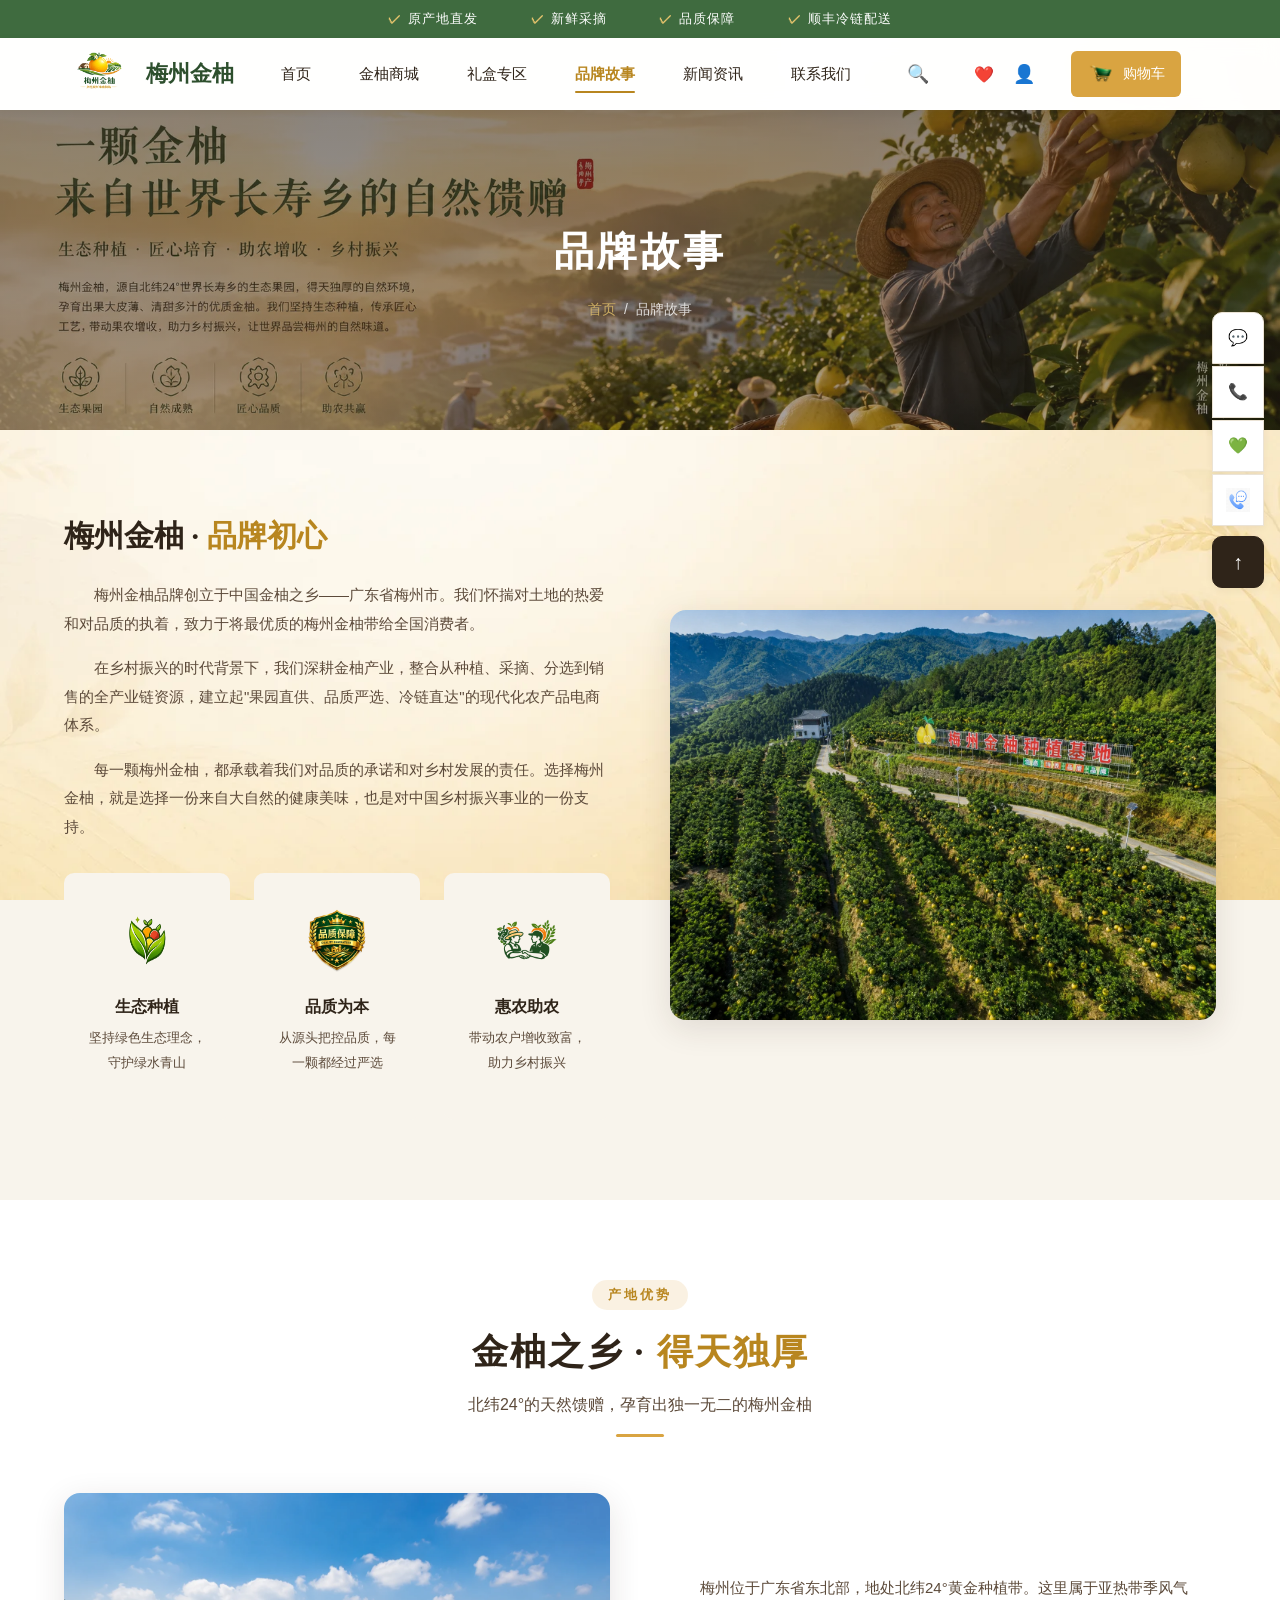
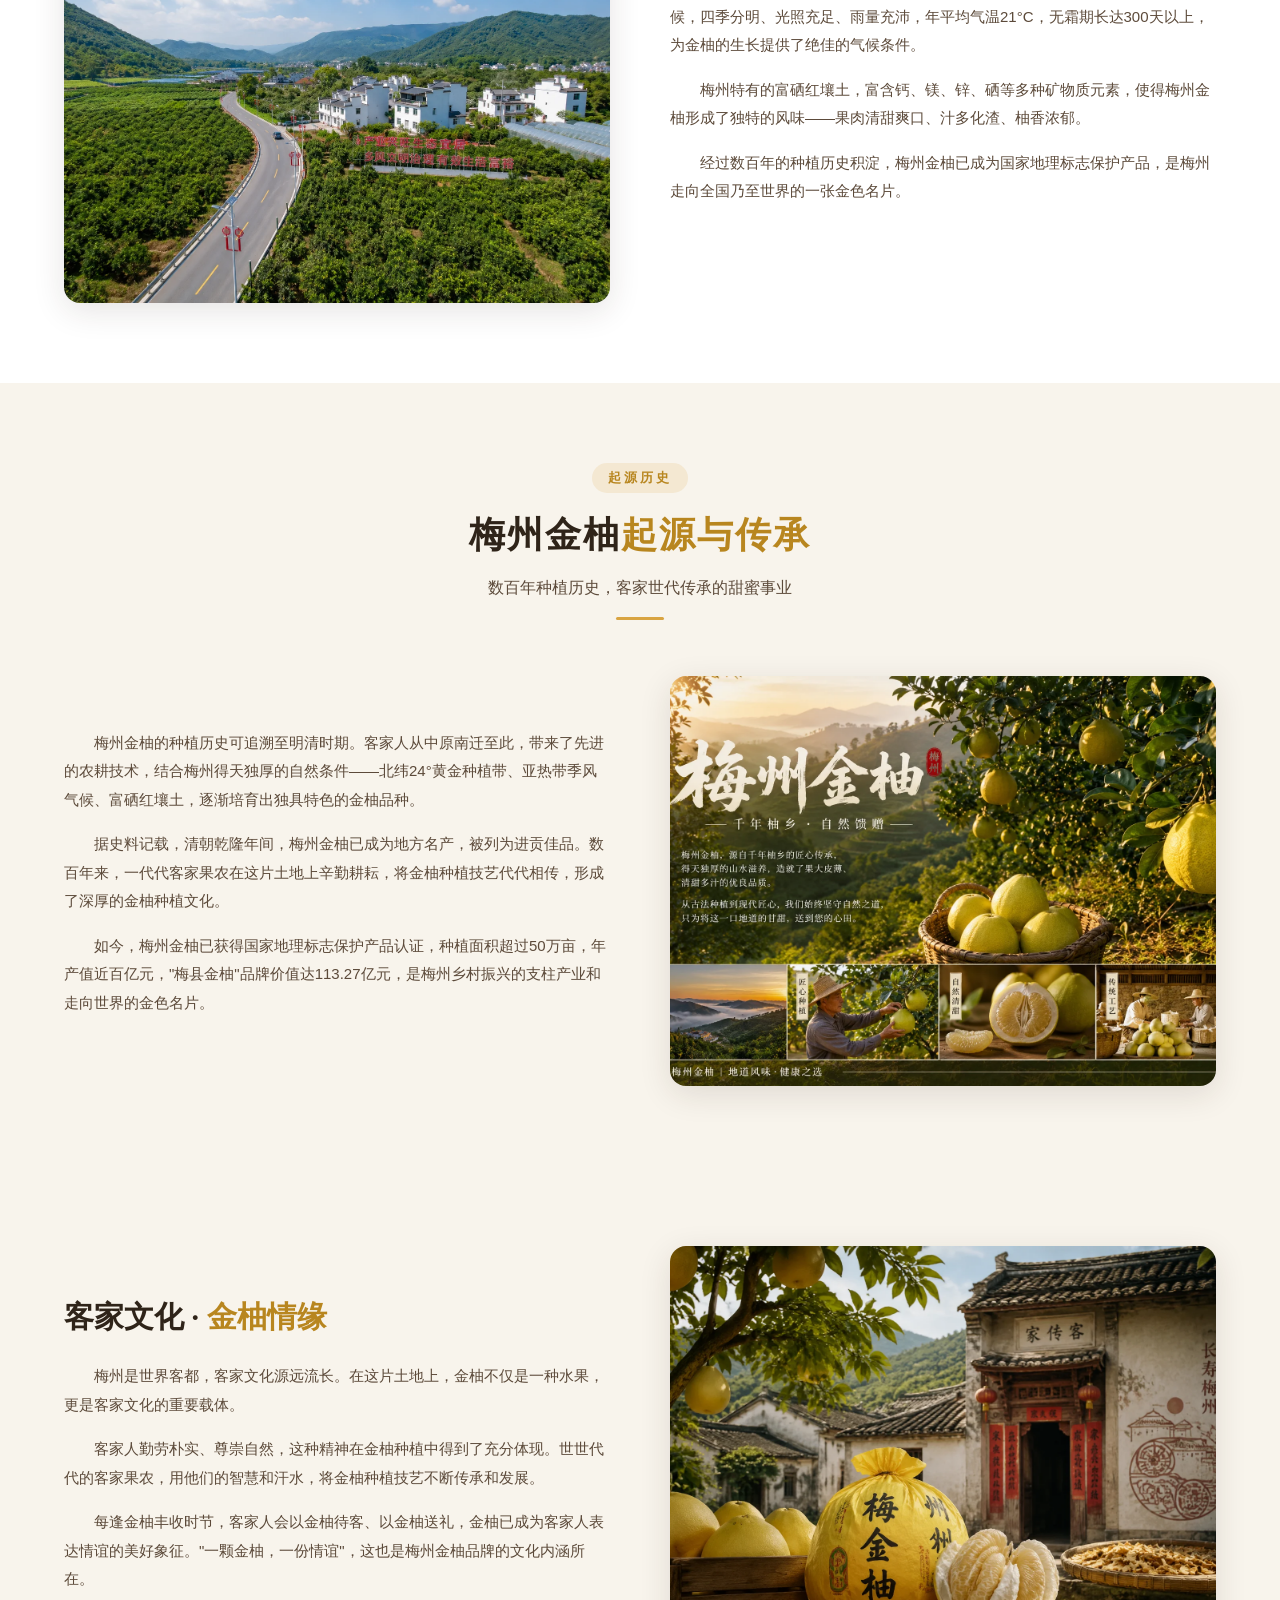
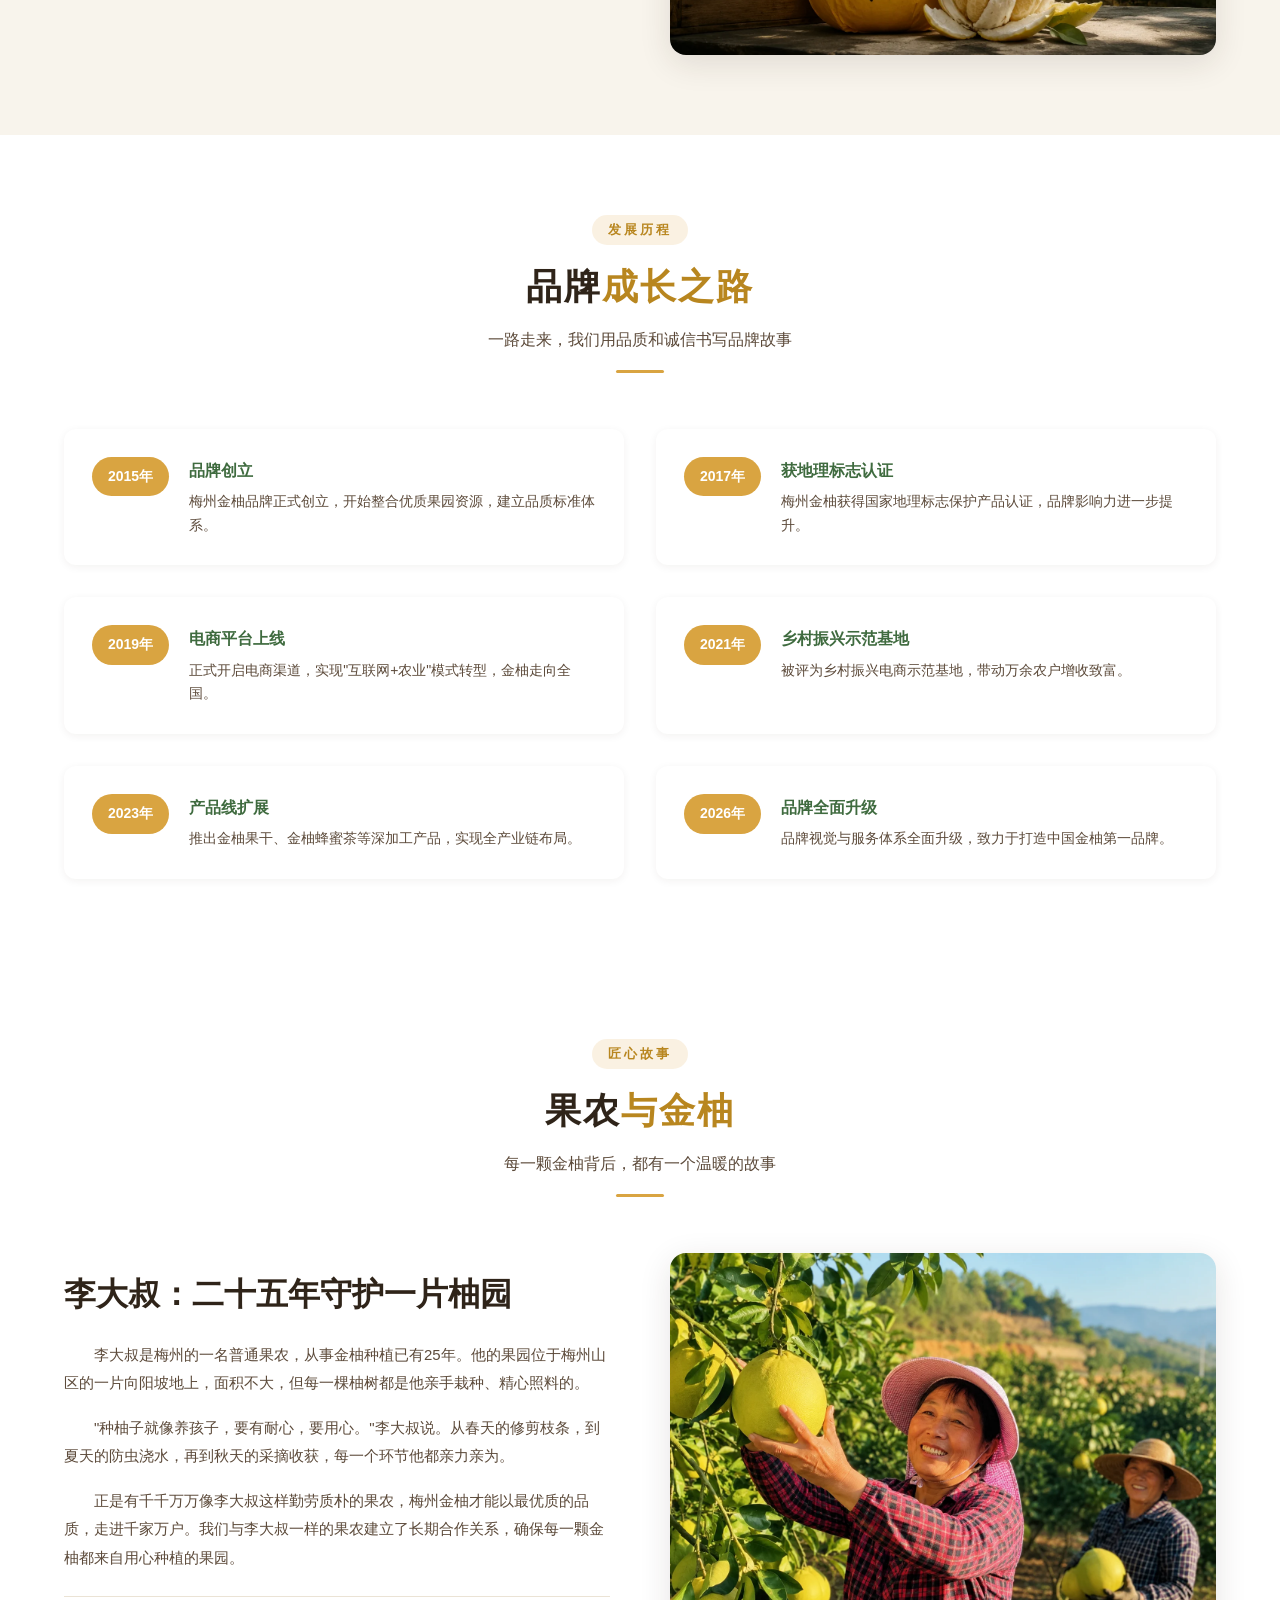
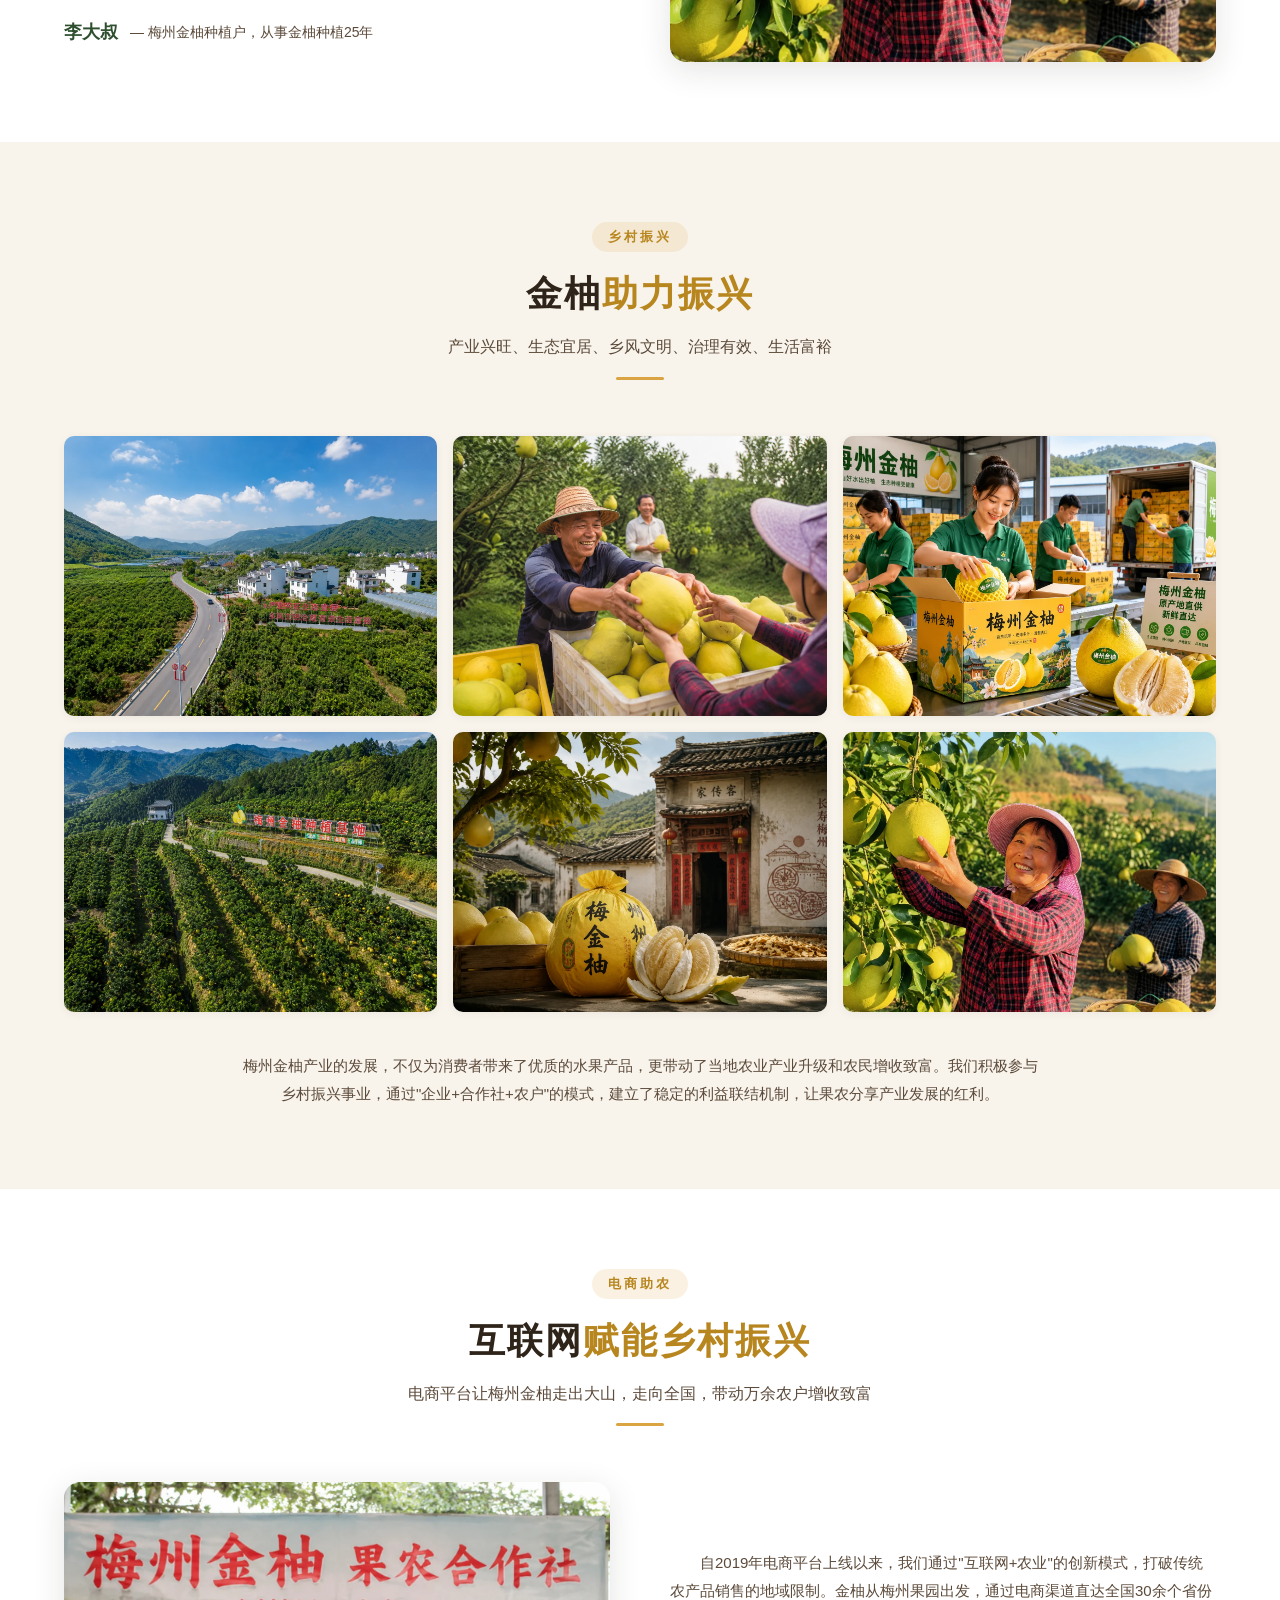
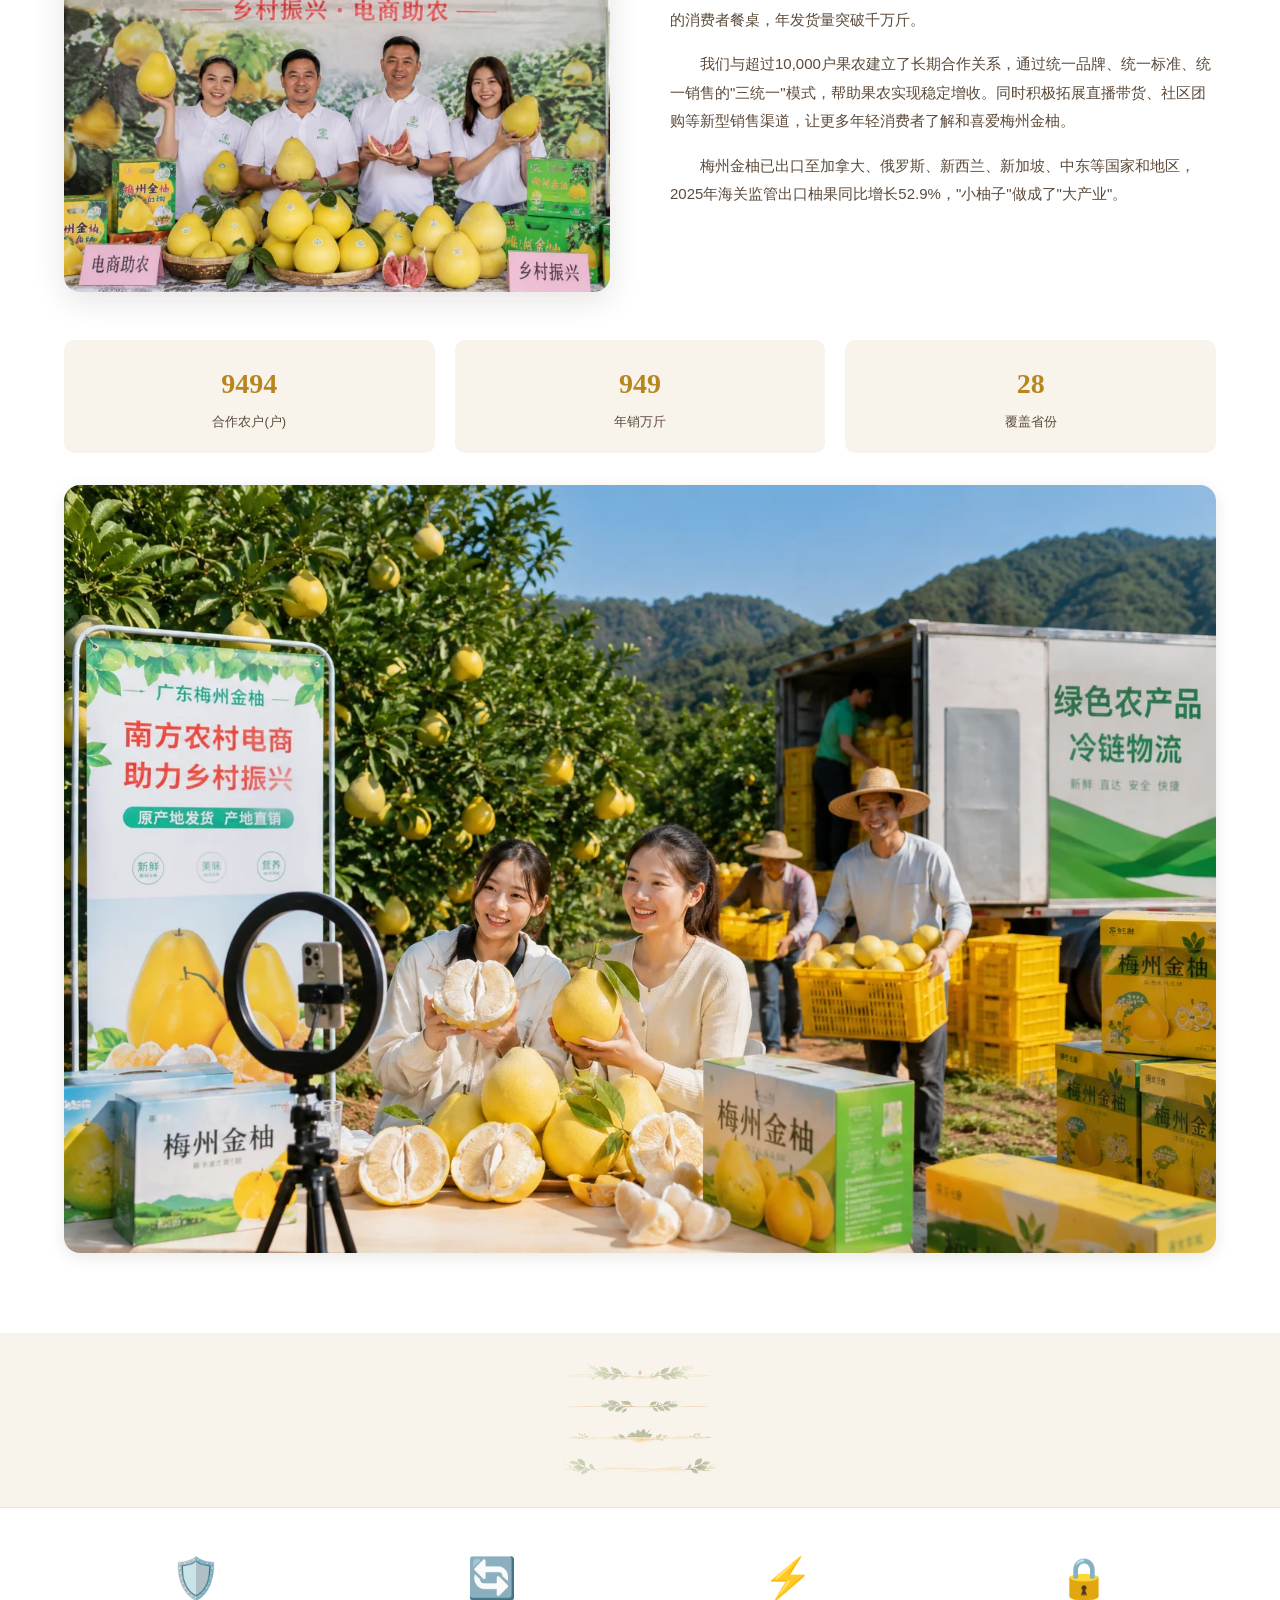
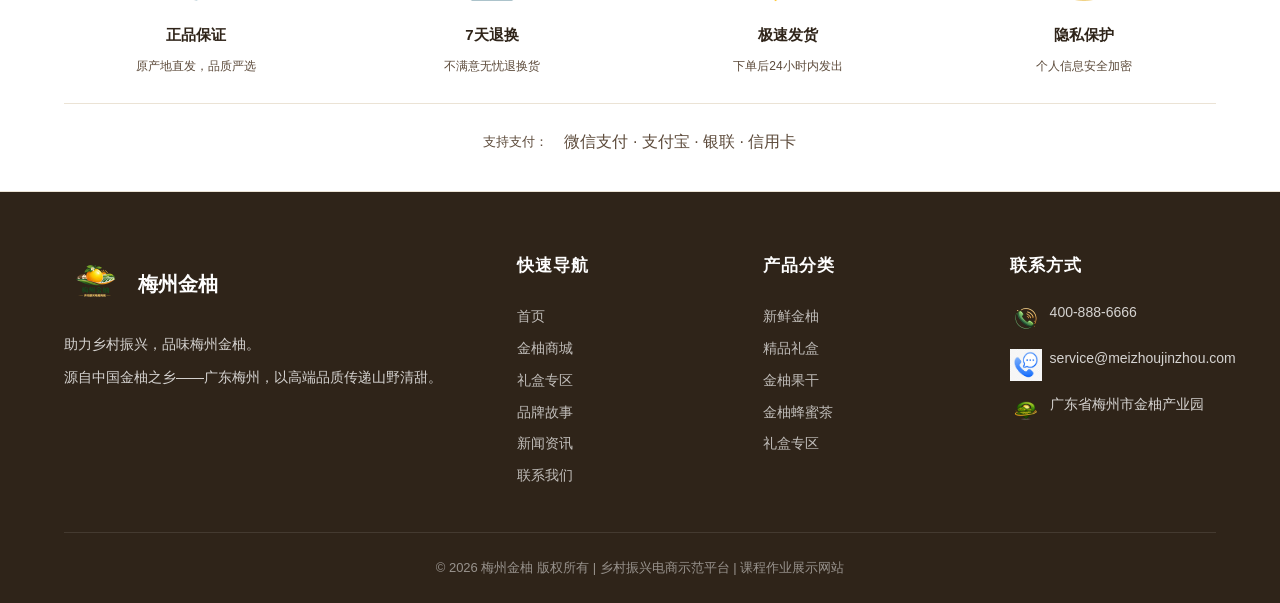
==== commit 6664f351: "图片优化: PNG -> WebP (168MB -> 14MB, 减小92%)" ====
--- a/brand.html
+++ b/brand.html
@@ -6,7 +6,7 @@
     <title>品牌故事 - 梅州金柚 | 乡村振兴高端电商平台</title>
     <meta name="description" content="梅州金柚品牌故事，了解我们的品牌初心、原产地优势、客家文化与乡村振兴成果。">
     <link rel="stylesheet" href="css/style.css">
-    <link rel="icon" href="images/ui/logo.png" type="image/png">
+    <link rel="icon" href="images/ui/logo.webp" type="image/png">
 </head>
 <body>
 
@@ -24,7 +24,7 @@
     <nav class="navbar">
         <div class="container">
             <a href="index.html" class="nav-logo">
-                <img src="images/ui/logo.png" alt="梅州金柚">
+                <img src="images/ui/logo.webp" alt="梅州金柚">
                 梅州金柚
             </a>
             <div class="nav-menu">
@@ -35,7 +35,7 @@
                 <a href="news.html">新闻资讯</a>
                 <a href="contact.html">联系我们</a>
             </div>
-            <a href="cart.html" class="nav-cart"><img src="images/icons/icon-cart.png" alt="购物车">购物车</a>
+            <a href="cart.html" class="nav-cart"><img src="images/icons/icon-cart.webp" alt="购物车">购物车</a>
             <div class="nav-user" id="userArea"></div>
             <div class="hamburger">
                 <span></span>
@@ -48,7 +48,7 @@
     <!-- 页面横幅 -->
     <section class="page-banner">
         <div class="banner-bg">
-            <img src="images/banners/banner-brand.png" alt="品牌故事">
+            <img src="images/banners/banner-brand.webp" alt="品牌故事">
         </div>
         <div class="banner-overlay"></div>
         <div class="banner-content">
@@ -68,24 +68,24 @@
                     <p>每一颗梅州金柚，都承载着我们对品质的承诺和对乡村发展的责任。选择梅州金柚，就是选择一份来自大自然的健康美味，也是对中国乡村振兴事业的一份支持。</p>
                     <div class="brand-values">
                         <div class="brand-value">
-                            <img src="images/icons/icon-eco.png" alt="生态">
+                            <img src="images/icons/icon-eco.webp" alt="生态">
                             <h4>生态种植</h4>
                             <p>坚持绿色生态理念，守护绿水青山</p>
                         </div>
                         <div class="brand-value">
-                            <img src="images/icons/icon-quality.png" alt="品质">
+                            <img src="images/icons/icon-quality.webp" alt="品质">
                             <h4>品质为本</h4>
                             <p>从源头把控品质，每一颗都经过严选</p>
                         </div>
                         <div class="brand-value">
-                            <img src="images/icons/icon-farmer.png" alt="惠农">
+                            <img src="images/icons/icon-farmer.webp" alt="惠农">
                             <h4>惠农助农</h4>
                             <p>带动农户增收致富，助力乡村振兴</p>
                         </div>
                     </div>
                 </div>
                 <div class="brand-intro-image">
-                    <img src="images/products/orchard.png" alt="梅州金柚果园">
+                    <img src="images/products/orchard.webp" alt="梅州金柚果园">
                 </div>
             </div>
         </div>
@@ -102,7 +102,7 @@
             </div>
             <div class="brand-intro" style="margin-top:20px;">
                 <div class="brand-intro-image">
-                    <img src="images/products/village.png" alt="梅州乡村风貌">
+                    <img src="images/products/village.webp" alt="梅州乡村风貌">
                 </div>
                 <div class="brand-intro-text">
                     <p>梅州位于广东省东北部，地处北纬24°黄金种植带。这里属于亚热带季风气候，四季分明、光照充足、雨量充沛，年平均气温21°C，无霜期长达300天以上，为金柚的生长提供了绝佳的气候条件。</p>
@@ -129,7 +129,7 @@
                     <p>如今，梅州金柚已获得国家地理标志保护产品认证，种植面积超过50万亩，年产值近百亿元，"梅县金柚"品牌价值达113.27亿元，是梅州乡村振兴的支柱产业和走向世界的金色名片。</p>
                 </div>
                 <div class="brand-intro-image">
-                    <img src="images/brand/history.png" alt="梅州金柚历史">
+                    <img src="images/brand/history.webp" alt="梅州金柚历史">
                 </div>
             </div>
         </div>
@@ -146,7 +146,7 @@
                     <p>每逢金柚丰收时节，客家人会以金柚待客、以金柚送礼，金柚已成为客家人表达情谊的美好象征。"一颗金柚，一份情谊"，这也是梅州金柚品牌的文化内涵所在。</p>
                 </div>
                 <div class="brand-intro-image">
-                    <img src="images/products/culture.png" alt="客家文化">
+                    <img src="images/products/culture.webp" alt="客家文化">
                 </div>
             </div>
         </div>
@@ -220,7 +220,7 @@
             </div>
             <div class="farmer-grid" style="margin-top:20px;">
                 <div class="farmer-image">
-                    <img src="images/products/farmer.png" alt="梅州果农">
+                    <img src="images/products/farmer.webp" alt="梅州果农">
                 </div>
                 <div class="farmer-content">
                     <h2>李大叔：二十五年守护一片柚园</h2>
@@ -246,12 +246,12 @@
                 <div class="divider"></div>
             </div>
             <div class="brand-gallery">
-                <img src="images/products/village.png" alt="美丽乡村">
-                <img src="images/products/harvest.png" alt="丰收场景">
-                <img src="images/products/packing.png" alt="电商发货">
-                <img src="images/products/orchard.png" alt="果园基地">
-                <img src="images/products/culture.png" alt="文化传承">
-                <img src="images/products/farmer.png" alt="果农风采">
+                <img src="images/products/village.webp" alt="美丽乡村">
+                <img src="images/products/harvest.webp" alt="丰收场景">
+                <img src="images/products/packing.webp" alt="电商发货">
+                <img src="images/products/orchard.webp" alt="果园基地">
+                <img src="images/products/culture.webp" alt="文化传承">
+                <img src="images/products/farmer.webp" alt="果农风采">
             </div>
             <div style="text-align:center;margin-top:40px;">
                 <p style="font-size:15px;color:#5C4A3A;line-height:1.9;max-width:800px;margin:0 auto;">
@@ -272,7 +272,7 @@
             </div>
             <div class="brand-intro" style="margin-top:20px;">
                 <div class="brand-intro-image">
-                    <img src="images/brand/cooperation.png" alt="电商助农合作">
+                    <img src="images/brand/cooperation.webp" alt="电商助农合作">
                 </div>
                 <div class="brand-intro-text">
                     <p>自2019年电商平台上线以来，我们通过"互联网+农业"的创新模式，打破传统农产品销售的地域限制。金柚从梅州果园出发，通过电商渠道直达全国30余个省份的消费者餐桌，年发货量突破千万斤。</p>
@@ -295,14 +295,14 @@
                         <div class="label">覆盖省份</div>
                     </div>
                 </div>
-                <img src="images/brand/achievement.png" alt="电商助农成果" style="border-radius:var(--radius-lg);margin-top:32px;box-shadow:var(--shadow-md);max-width:100%;">
+                <img src="images/brand/achievement.webp" alt="电商助农成果" style="border-radius:var(--radius-lg);margin-top:32px;box-shadow:var(--shadow-md);max-width:100%;">
             </div>
         </div>
     </section>
 
     <!-- 装饰分隔线 -->
     <div class="section-divider">
-        <img src="images/ui/divider.png" alt="">
+        <img src="images/ui/divider.webp" alt="">
     </div>
 
     <!-- 信任标识栏 -->
@@ -343,7 +343,7 @@
             <div class="footer-grid">
                 <div class="footer-col">
                     <div class="footer-logo">
-                        <img src="images/ui/logo.png" alt="梅州金柚">
+                        <img src="images/ui/logo.webp" alt="梅州金柚">
                         <span>梅州金柚</span>
                     </div>
                     <p>助力乡村振兴，品味梅州金柚。</p>
@@ -369,15 +369,15 @@
                 <div class="footer-col">
                     <h4>联系方式</h4>
                     <div class="contact-item">
-                        <img src="images/icons/icon-phone.png" alt="">
+                        <img src="images/icons/icon-phone.webp" alt="">
                         <span>400-888-6666</span>
                     </div>
                     <div class="contact-item">
-                        <img src="images/icons/icon-contact.png" alt="">
+                        <img src="images/icons/icon-contact.webp" alt="">
                         <span>service@meizhoujinzhou.com</span>
                     </div>
                     <div class="contact-item">
-                        <img src="images/icons/icon-origin.png" alt="">
+                        <img src="images/icons/icon-origin.webp" alt="">
                         <span>广东省梅州市金柚产业园</span>
                     </div>
                 </div>
--- a/css/style.css
+++ b/css/style.css
@@ -46,7 +46,7 @@
     font-family: var(--font-sans);
     color: var(--brown);
     background-color: var(--cream);
-    background-image: url('../images/ui/bg-main.png');
+    background-image: url('../images/ui/bg-main.webp');
     background-attachment: fixed;
     background-size: cover;
     background-position: center;
@@ -544,7 +544,7 @@
     right: 5%;
     width: 120px;
     height: 120px;
-    background: url('../images/ui/pattern-leaf.png') no-repeat center/contain;
+    background: url('../images/ui/pattern-leaf.webp') no-repeat center/contain;
     opacity: 0.3;
     pointer-events: none;
 }
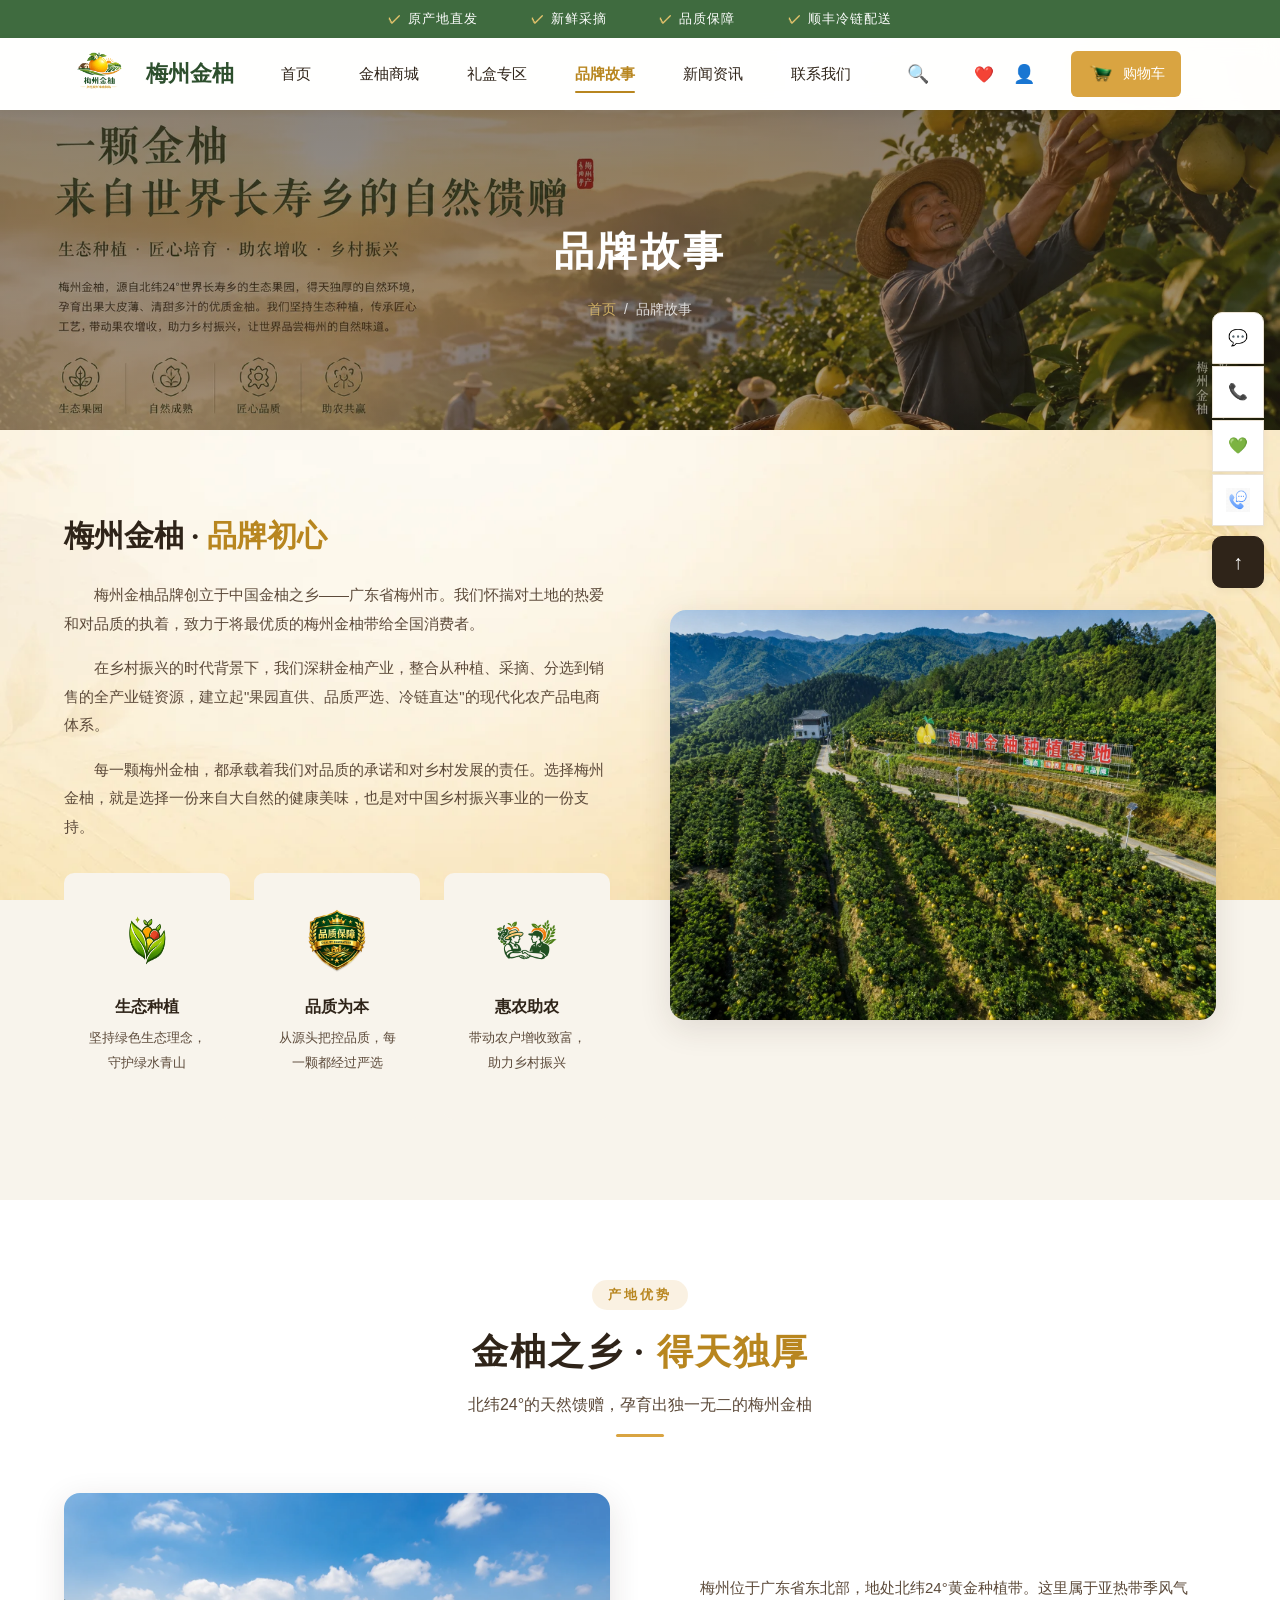
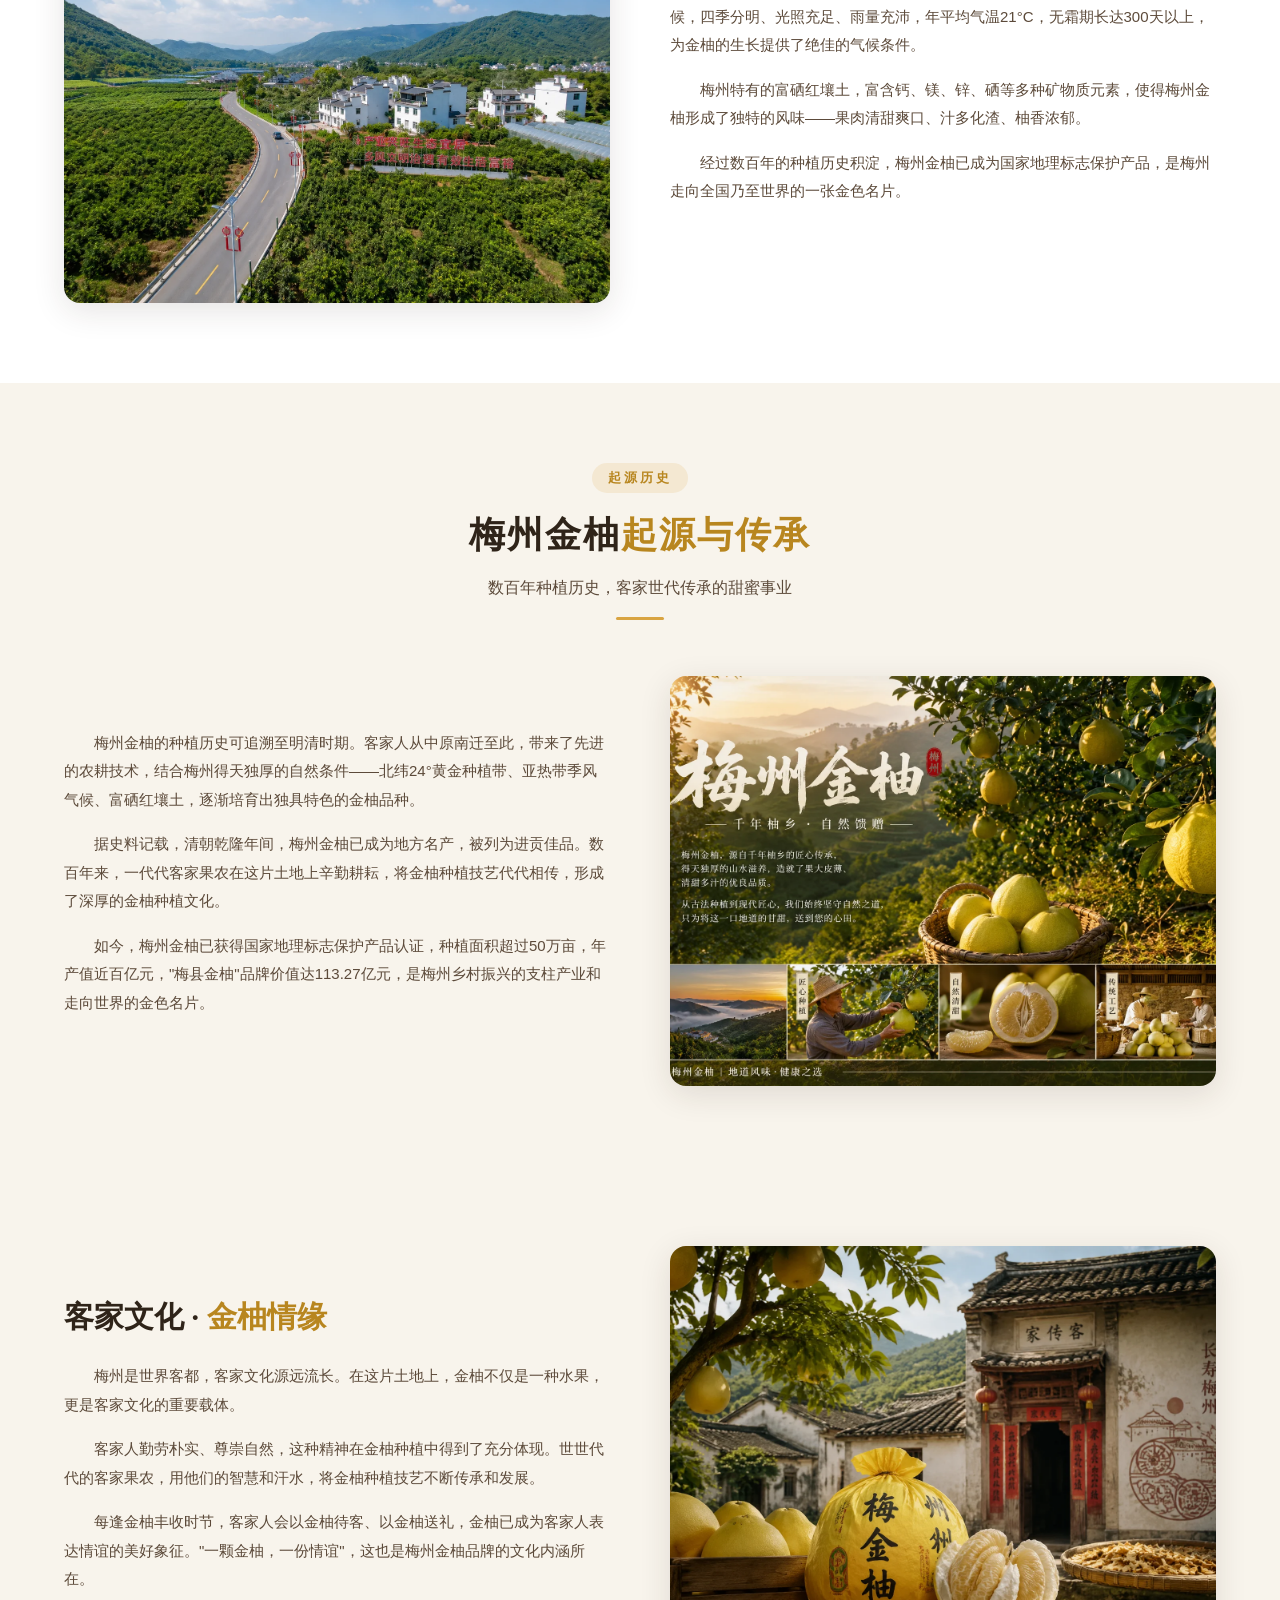
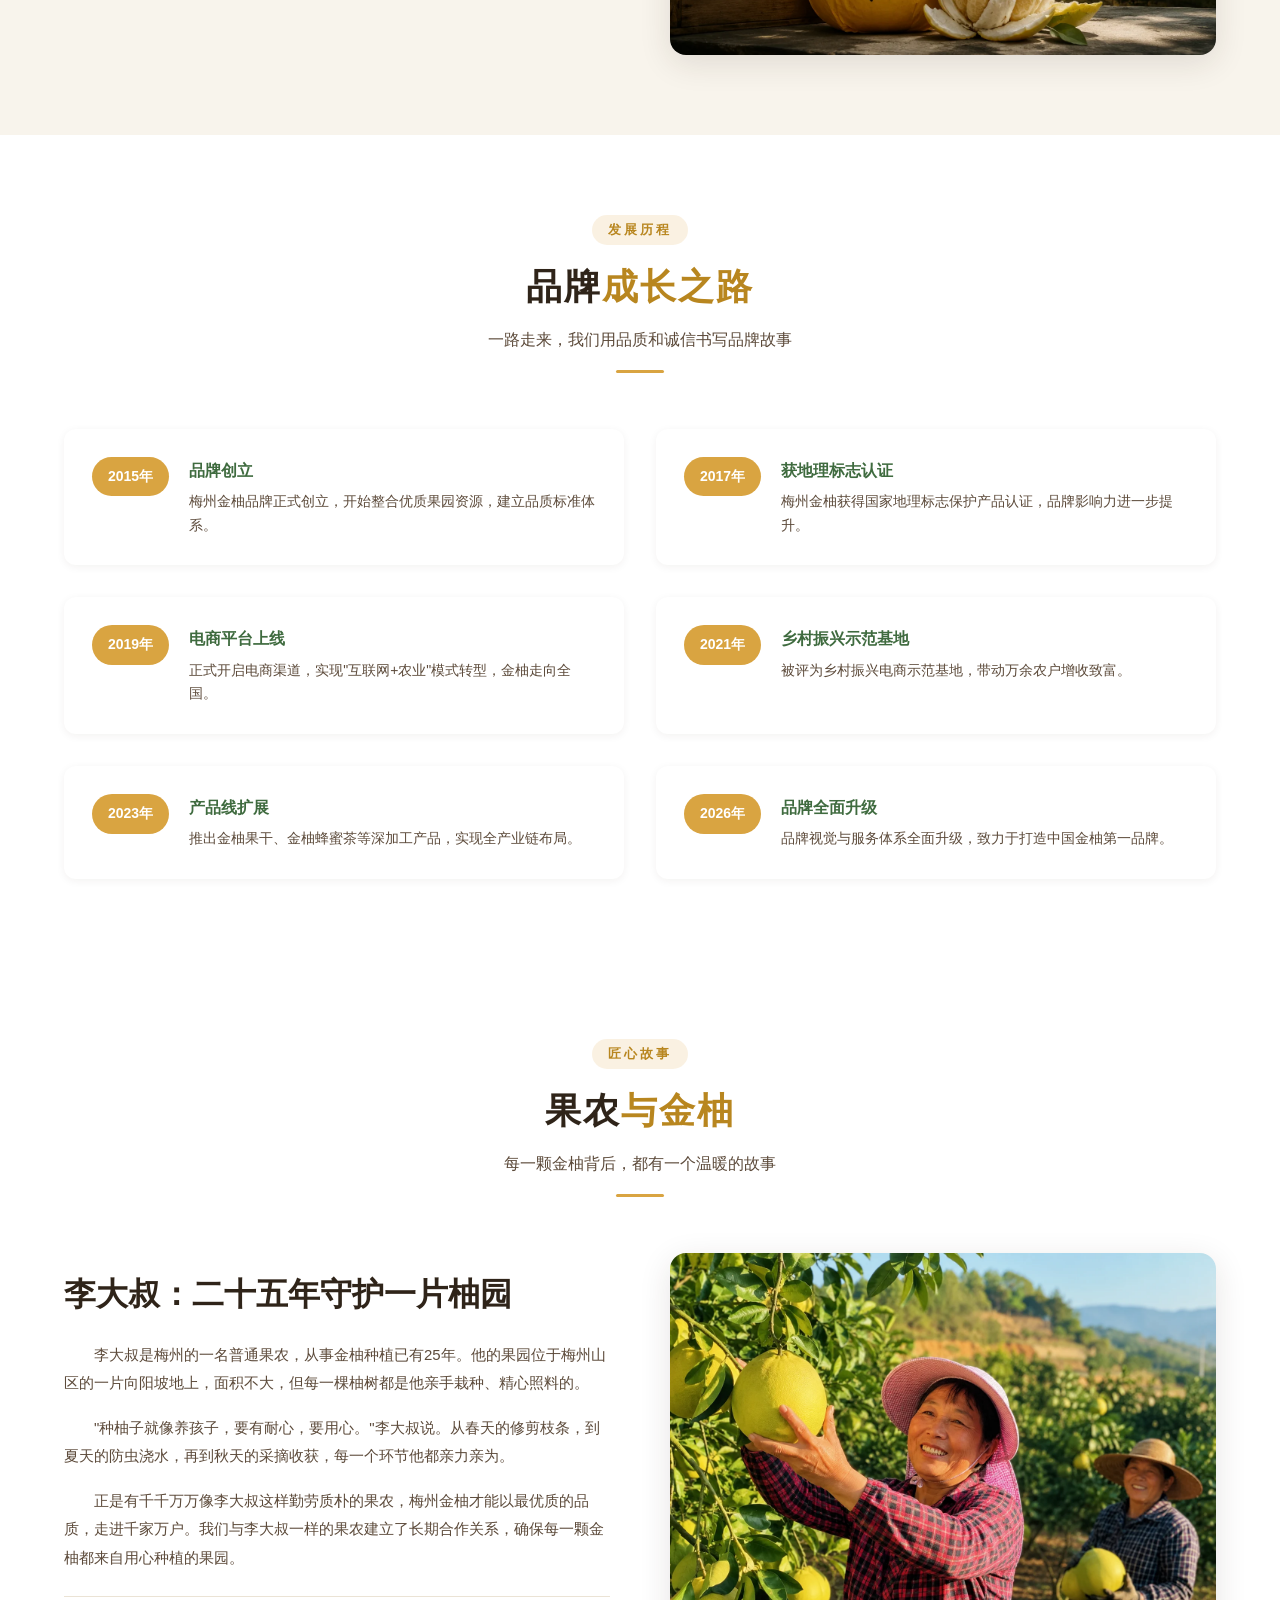
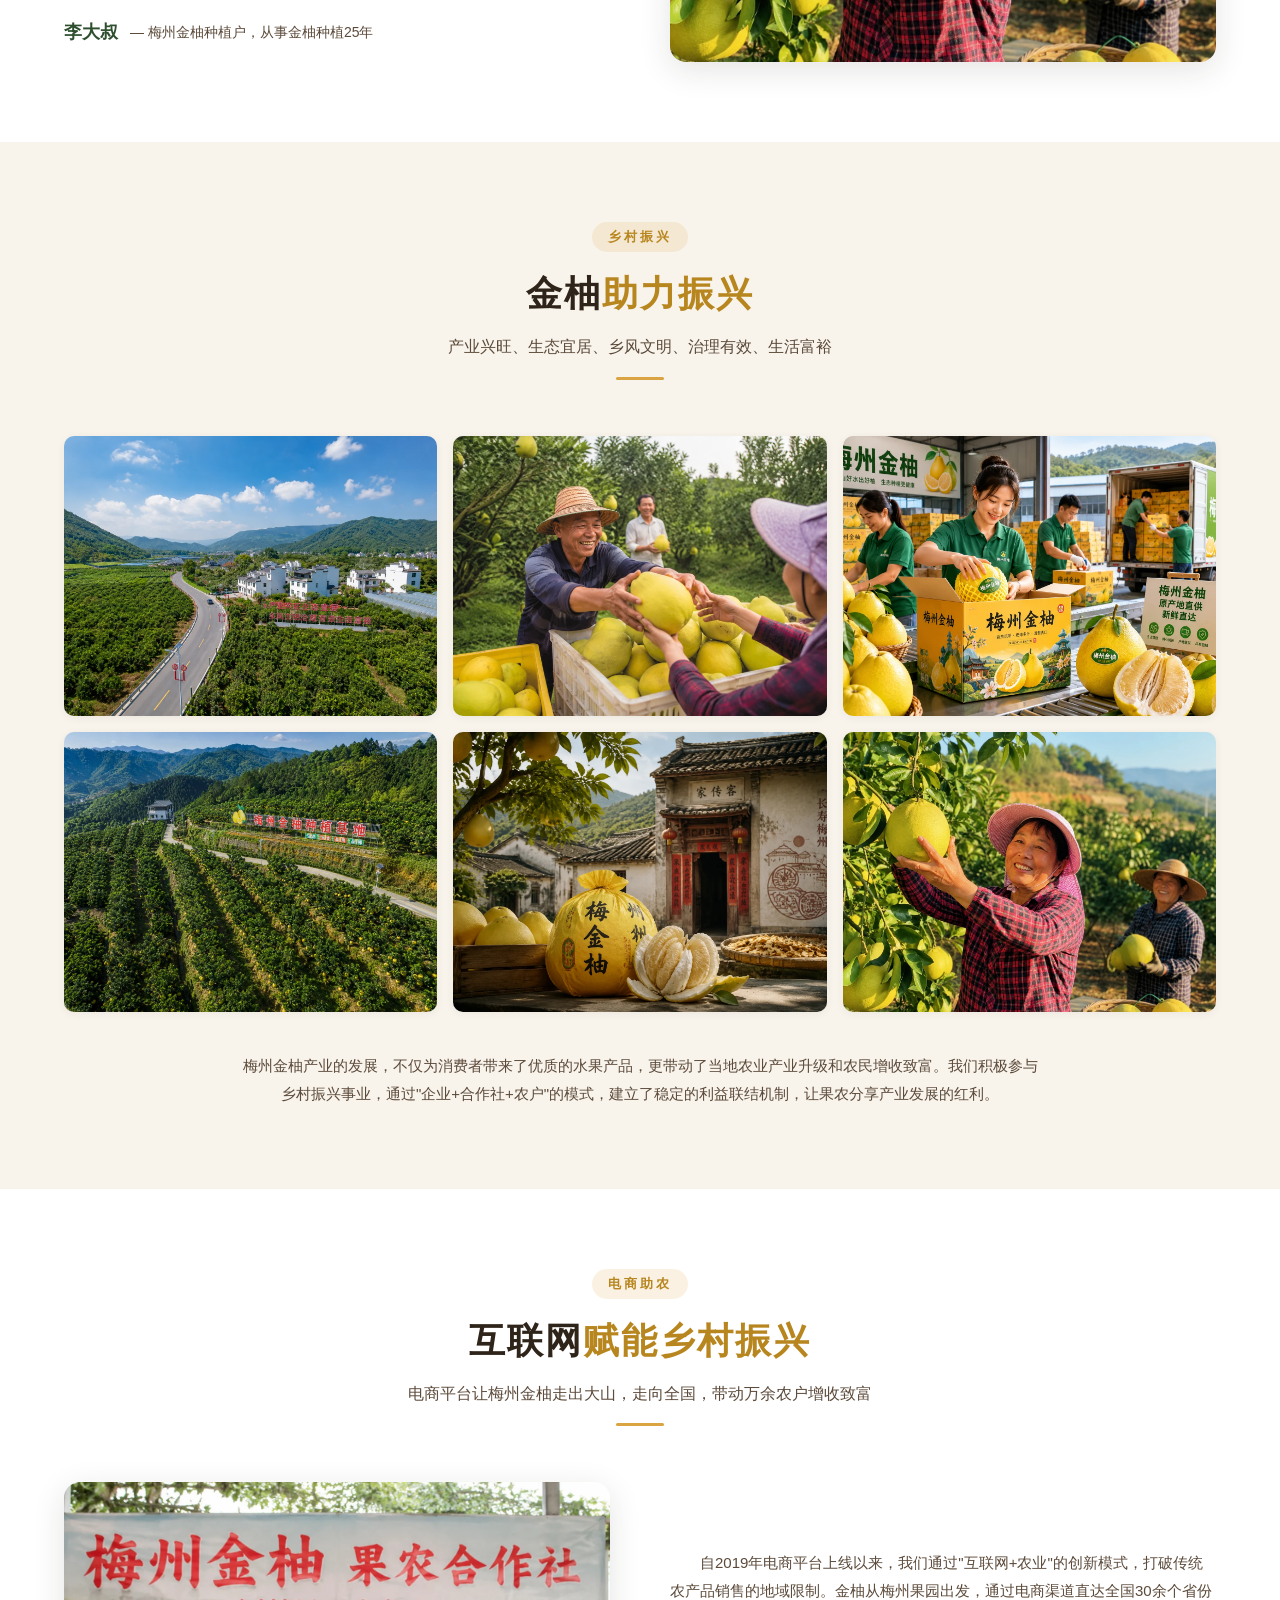
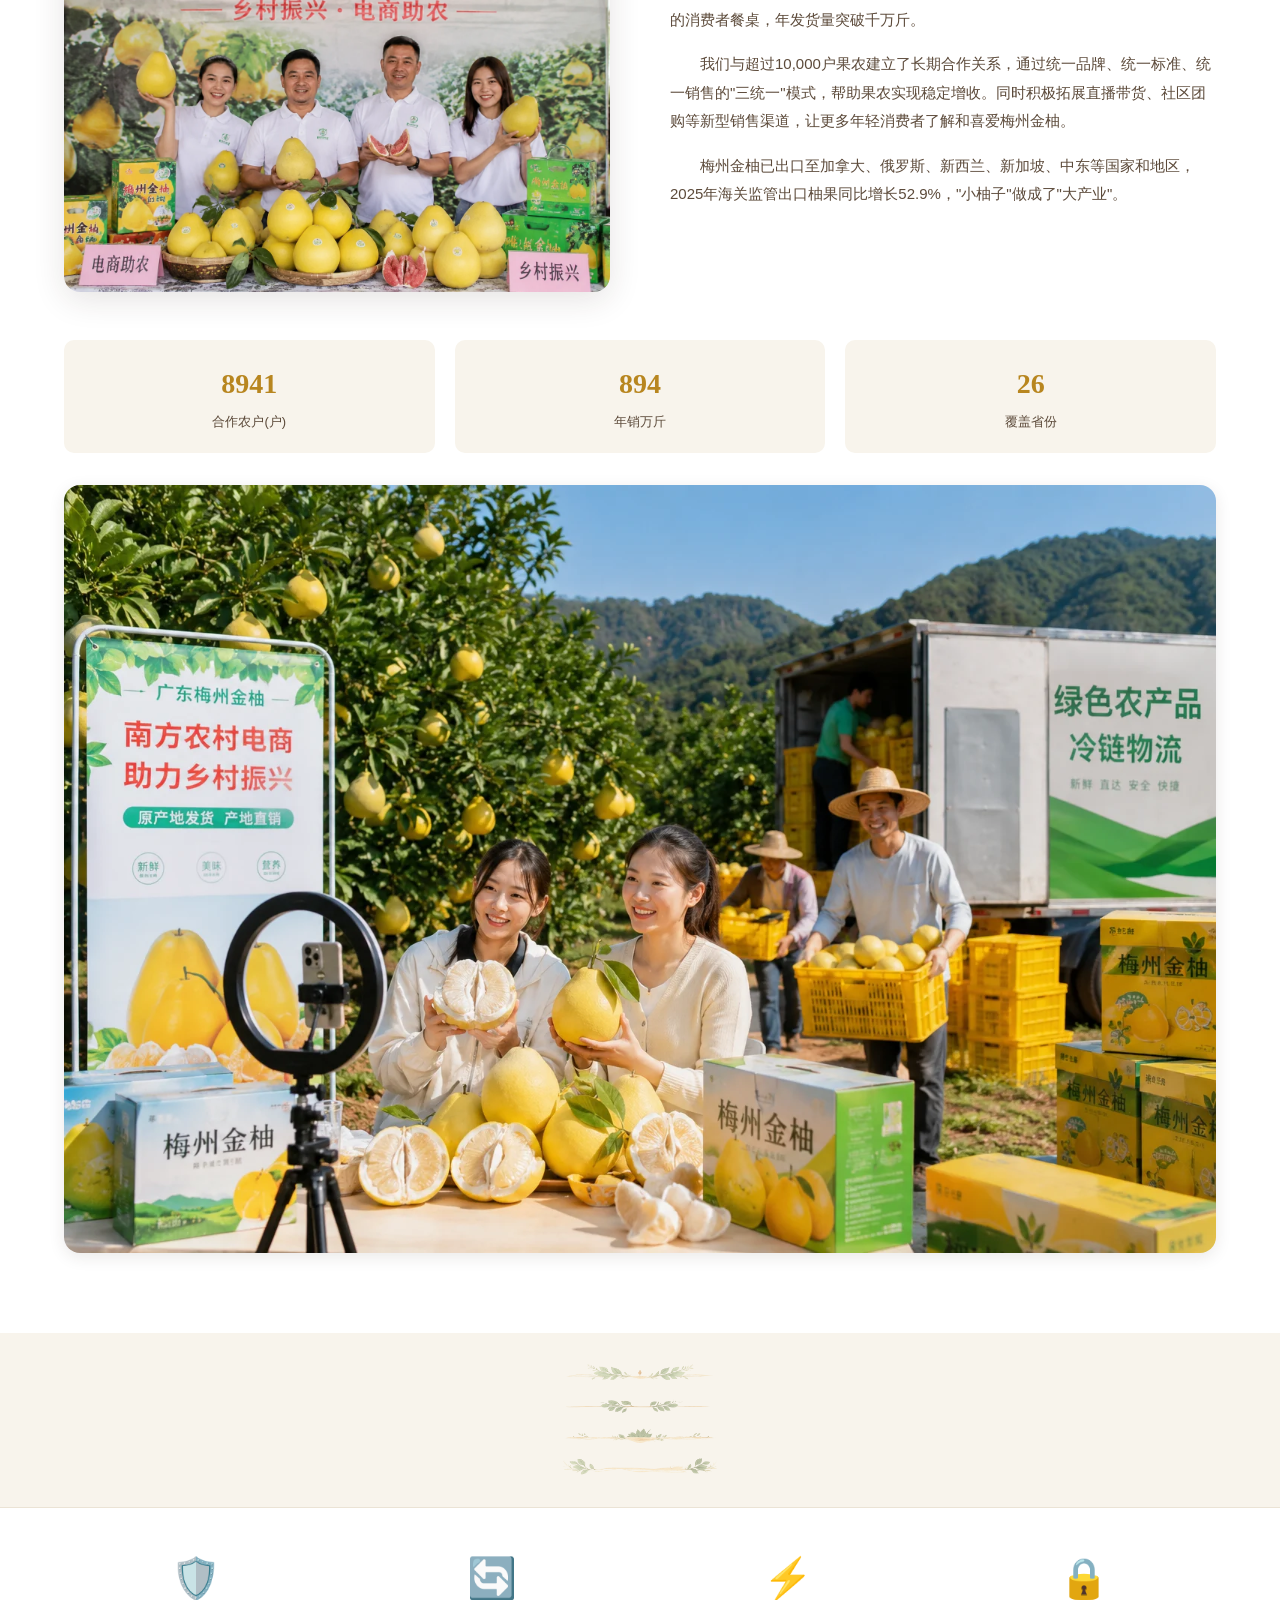
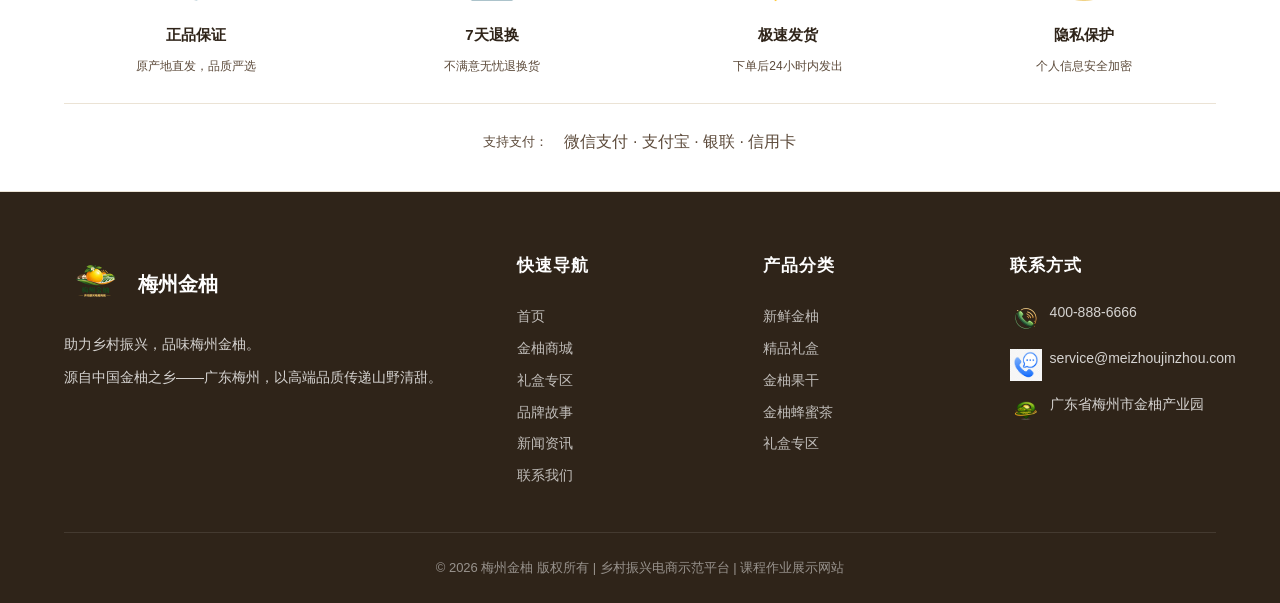
==== commit 23b9a17c: "修复banner图片: img标签改为CSS background, 解决WebP加载兼容性" ====
--- a/brand.html
+++ b/brand.html
@@ -47,9 +47,7 @@
 
     <!-- 页面横幅 -->
     <section class="page-banner">
-        <div class="banner-bg">
-            <img src="images/banners/banner-brand.webp" alt="品牌故事">
-        </div>
+        <div class="banner-bg" style="background: url(images/banners/banner-brand.webp) center/cover no-repeat;"></div>
         <div class="banner-overlay"></div>
         <div class="banner-content">
             <h1>品牌故事</h1>
--- a/css/style.css
+++ b/css/style.css
@@ -1037,11 +1037,6 @@
     z-index: -1;
 }
 
-.page-banner .banner-bg img {
-    width: 100%;
-    height: 100%;
-    object-fit: cover;
-}
 
 .page-banner .banner-overlay {
     position: absolute;
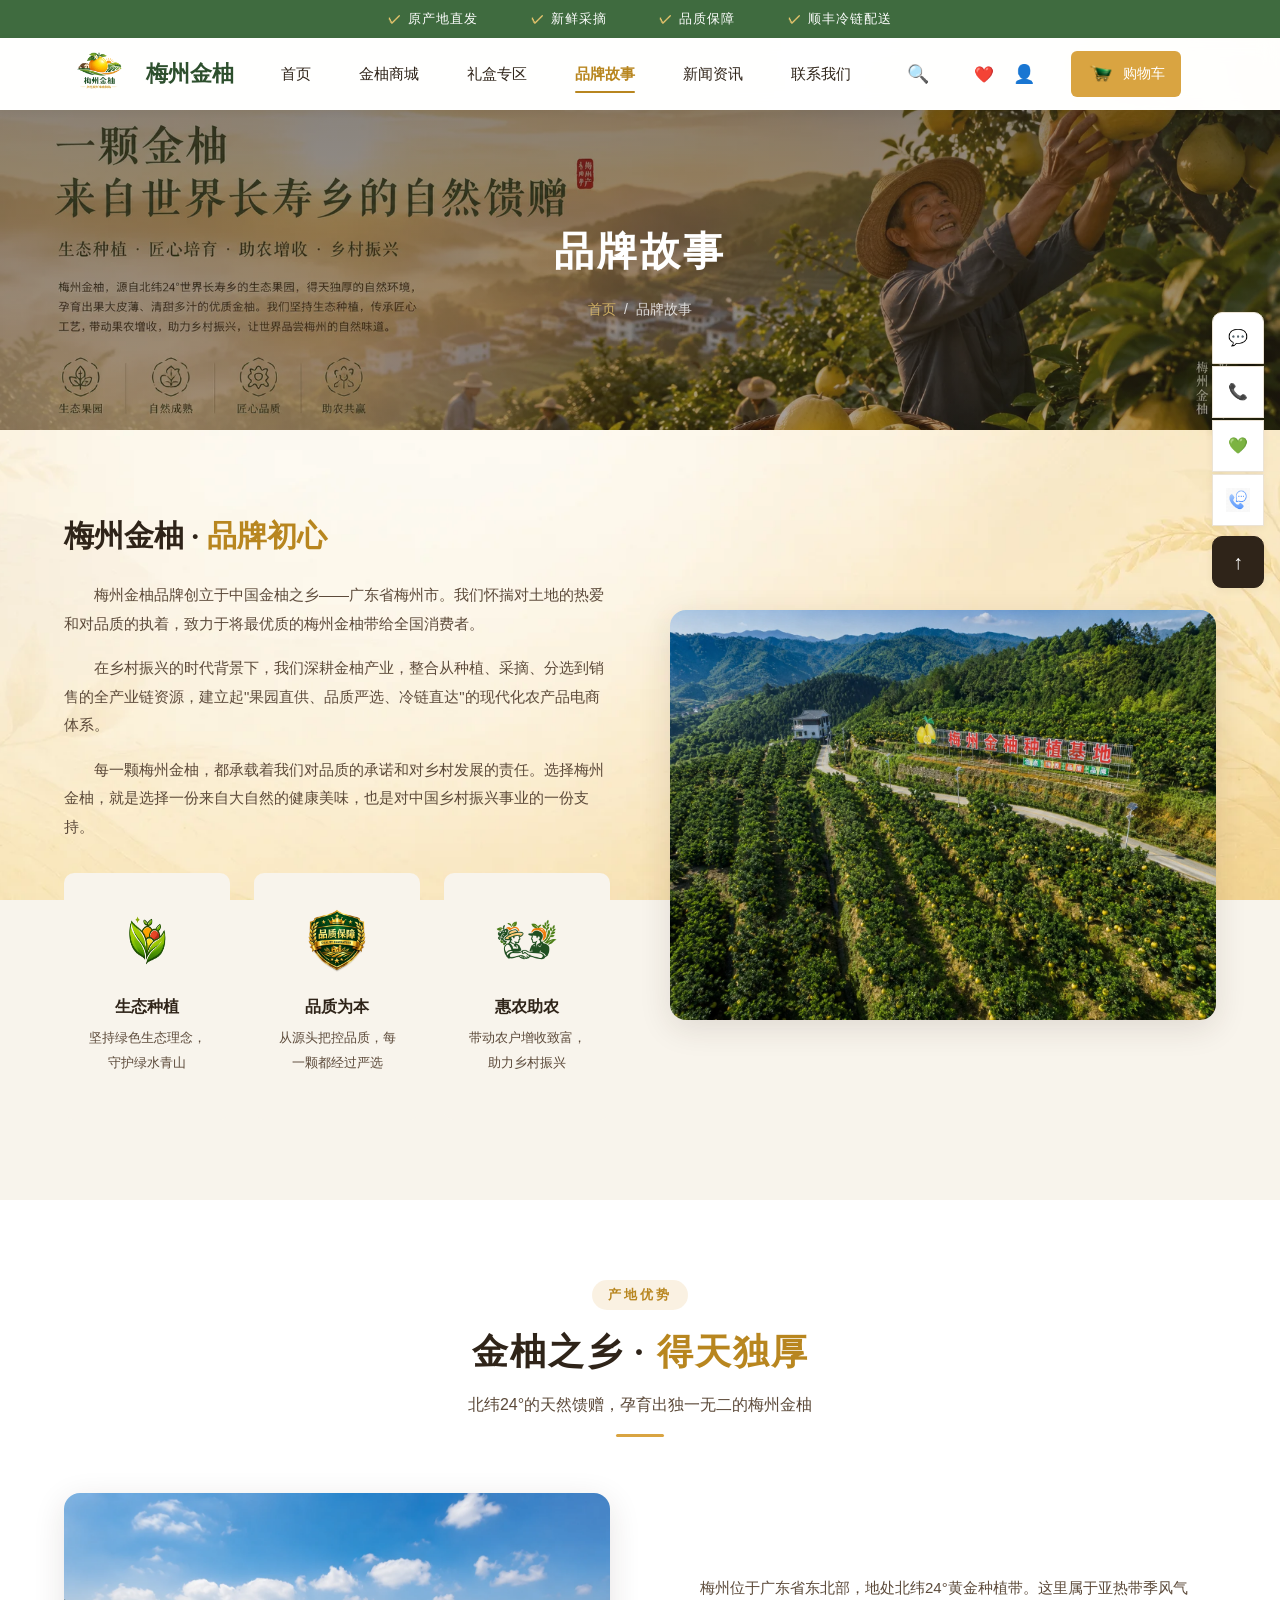
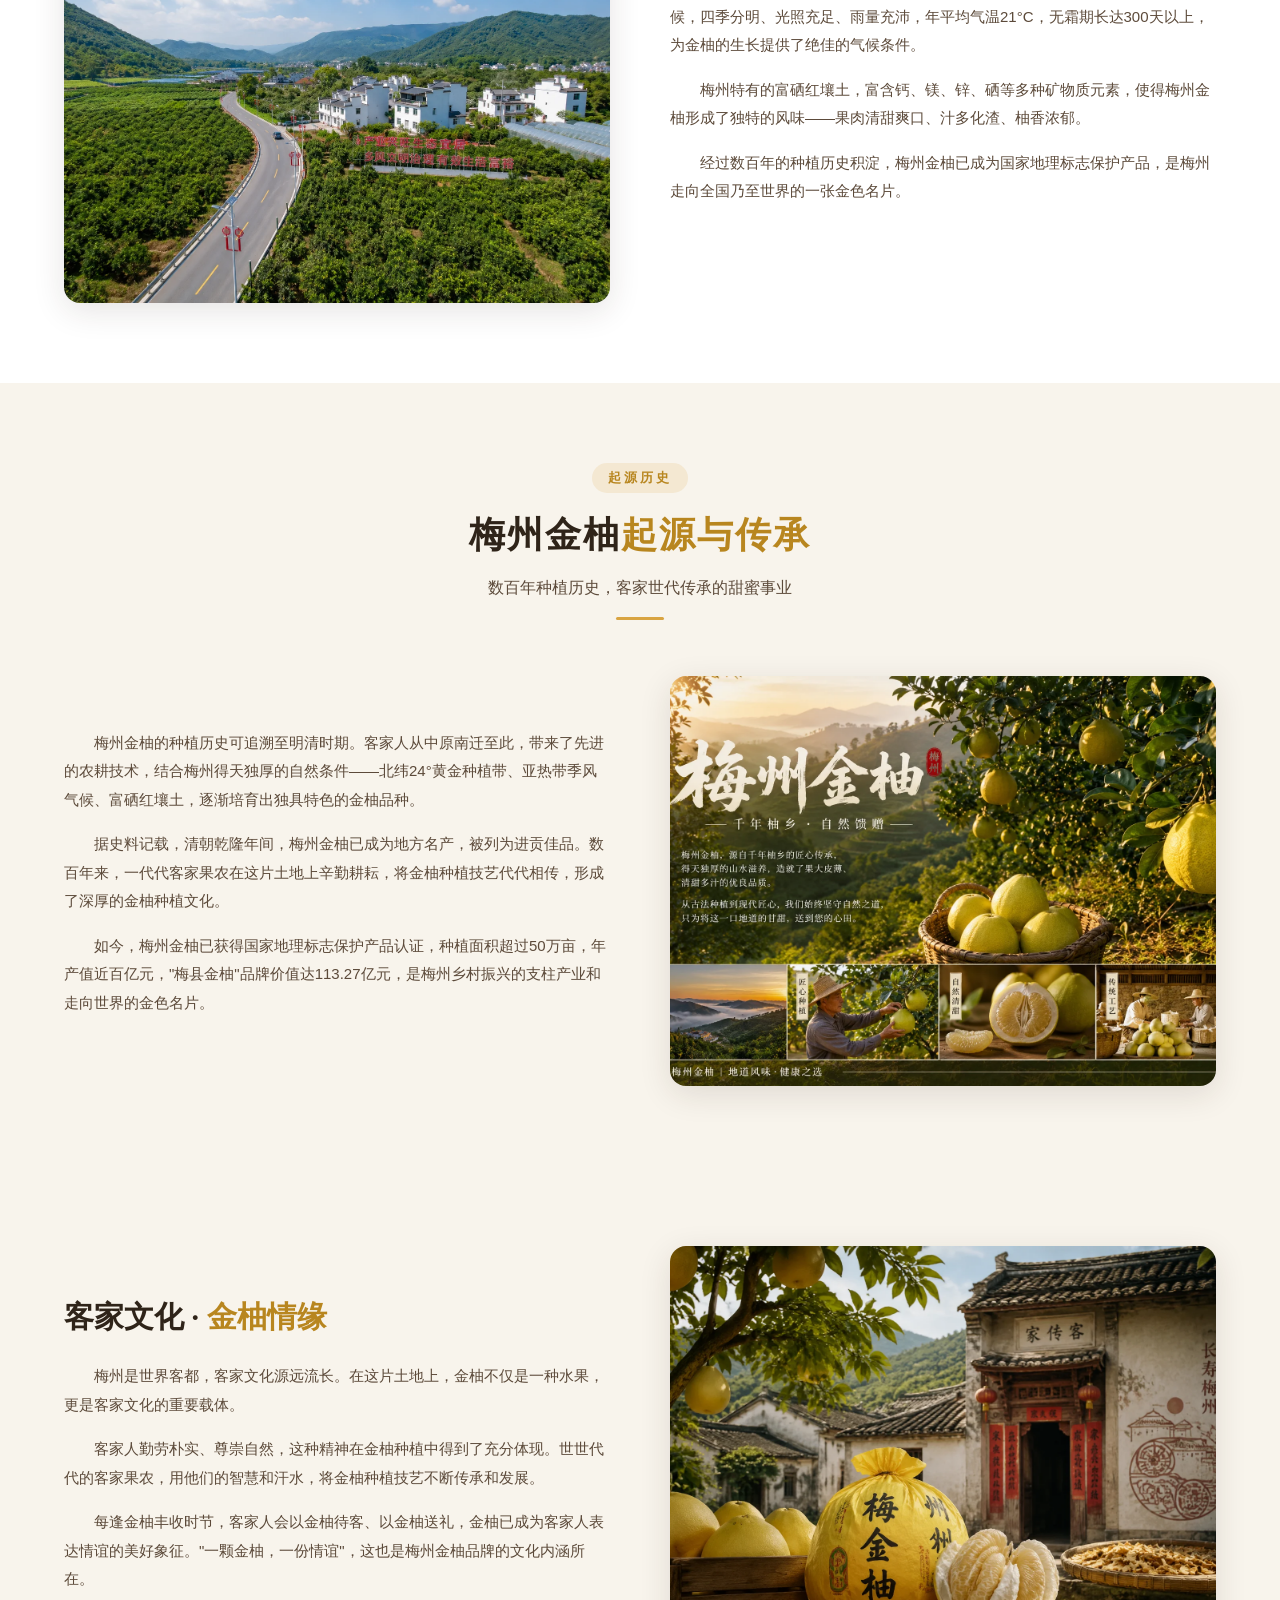
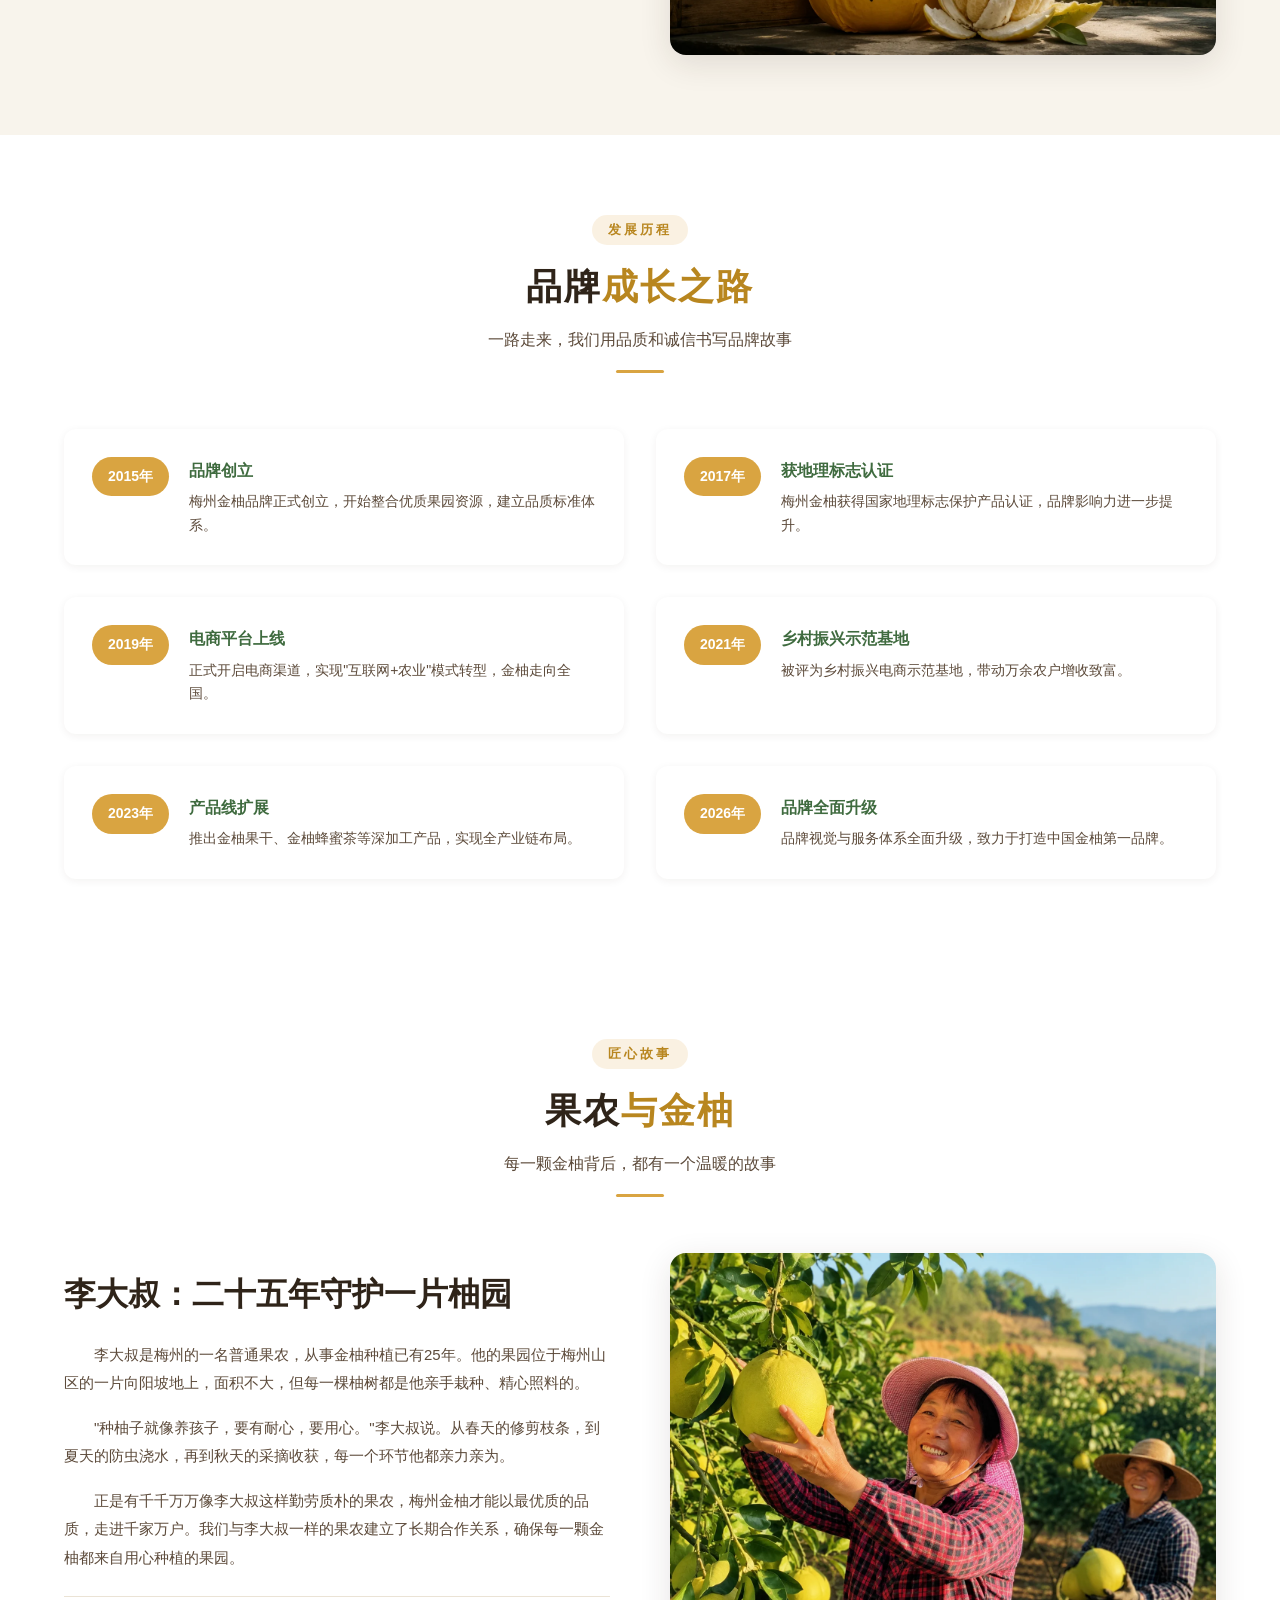
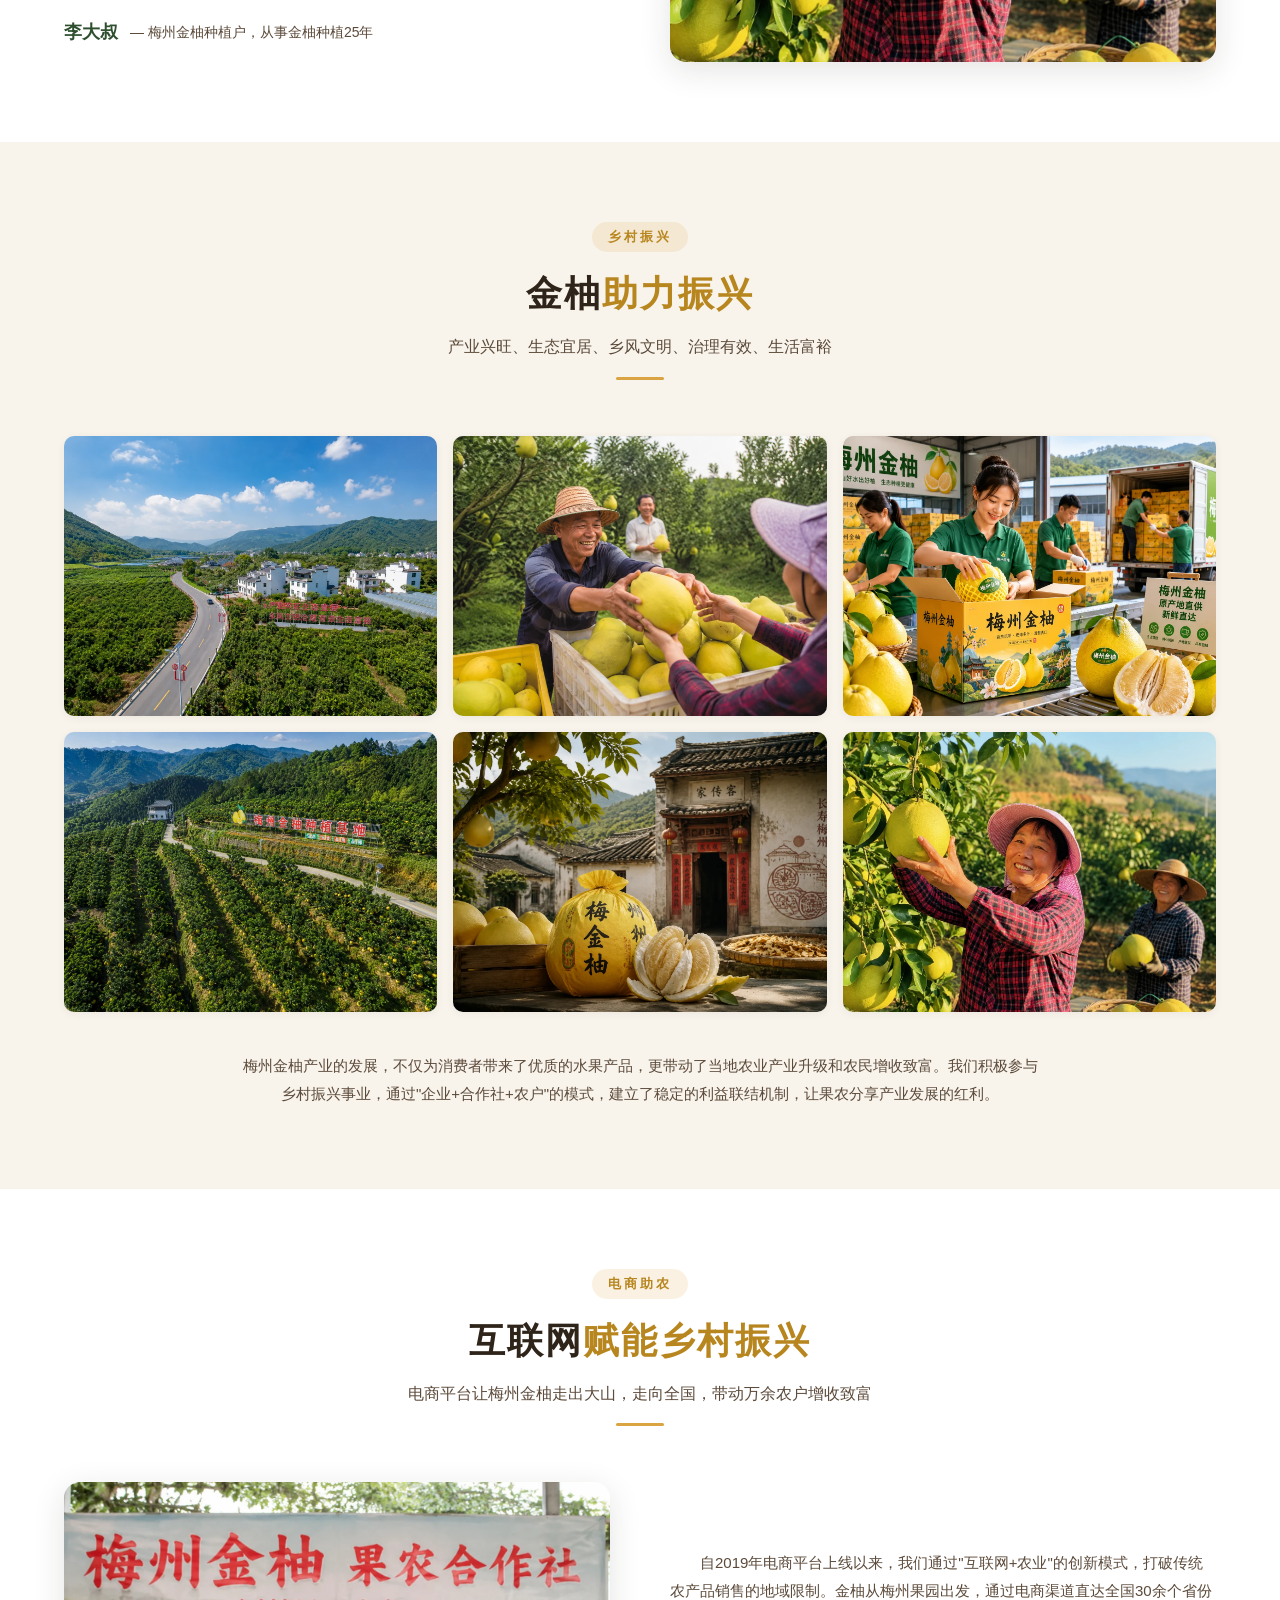
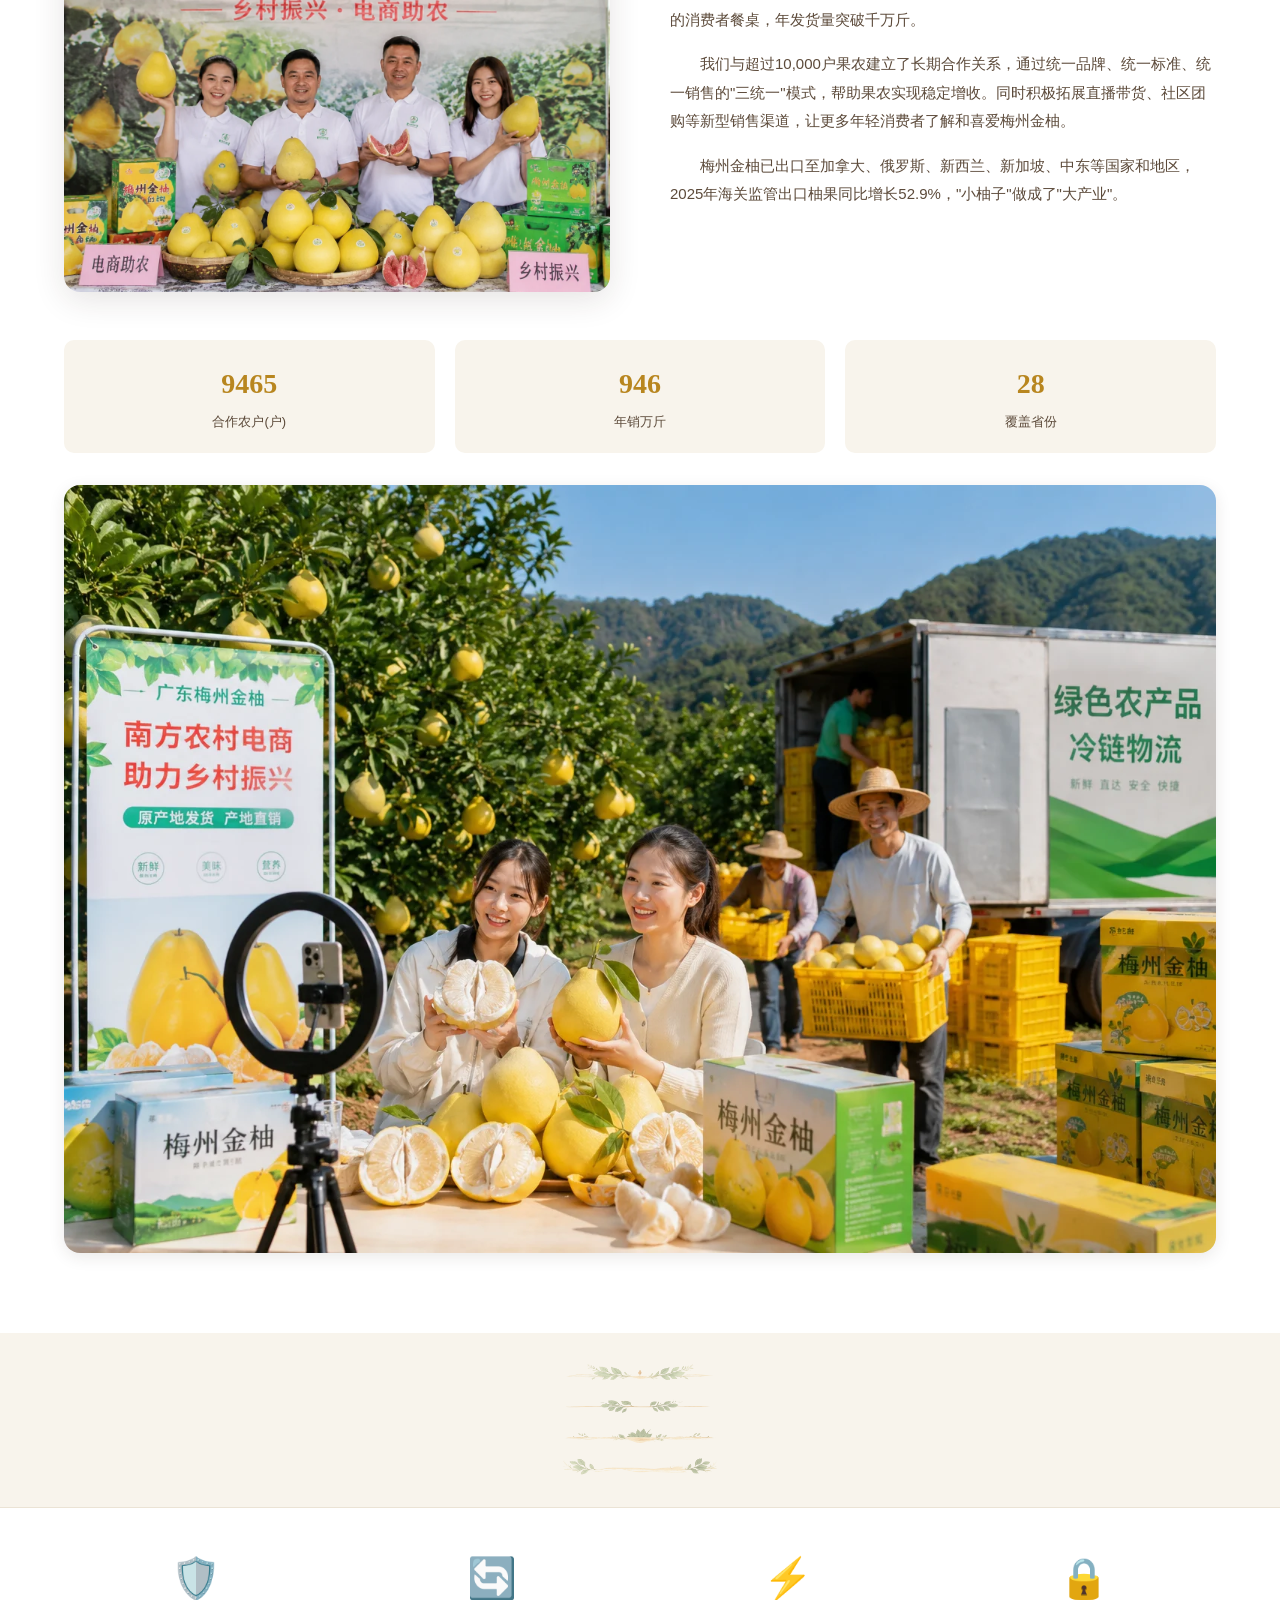
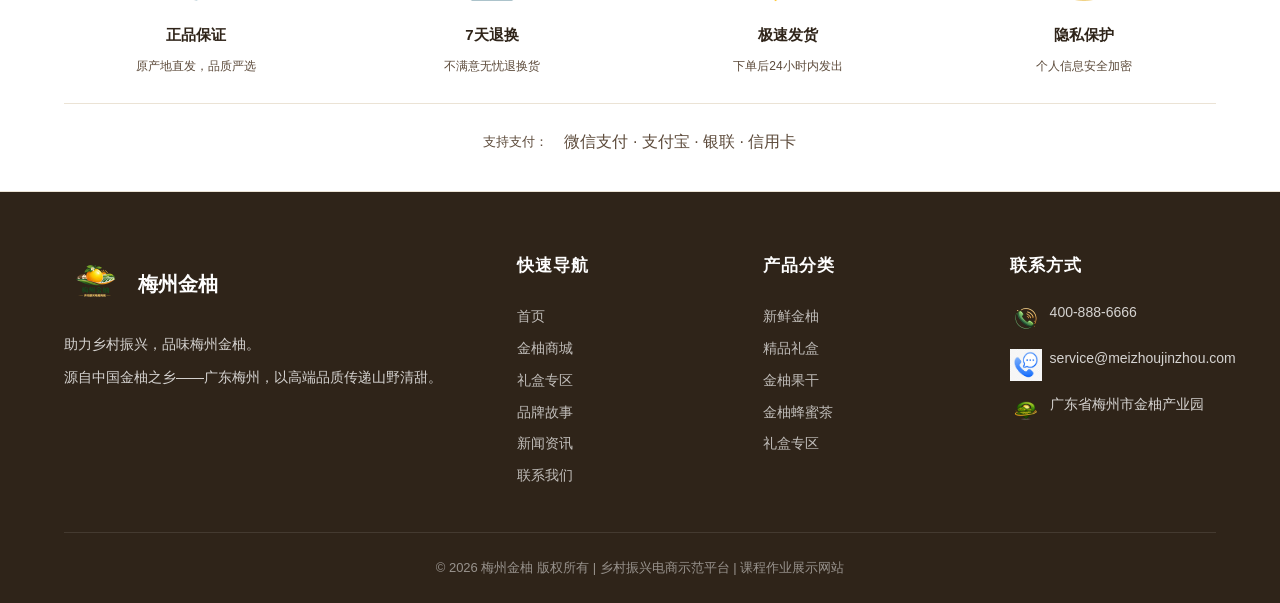
==== commit 366f290a: "修复CSS background shorthand语法: center/cover -> center / cover" ====
--- a/brand.html
+++ b/brand.html
@@ -47,7 +47,7 @@
 
     <!-- 页面横幅 -->
     <section class="page-banner">
-        <div class="banner-bg" style="background: url(images/banners/banner-brand.webp) center/cover no-repeat;"></div>
+        <div class="banner-bg" style="background: url(images/banners/banner-brand.webp) center / cover no-repeat;"></div>
         <div class="banner-overlay"></div>
         <div class="banner-content">
             <h1>品牌故事</h1>
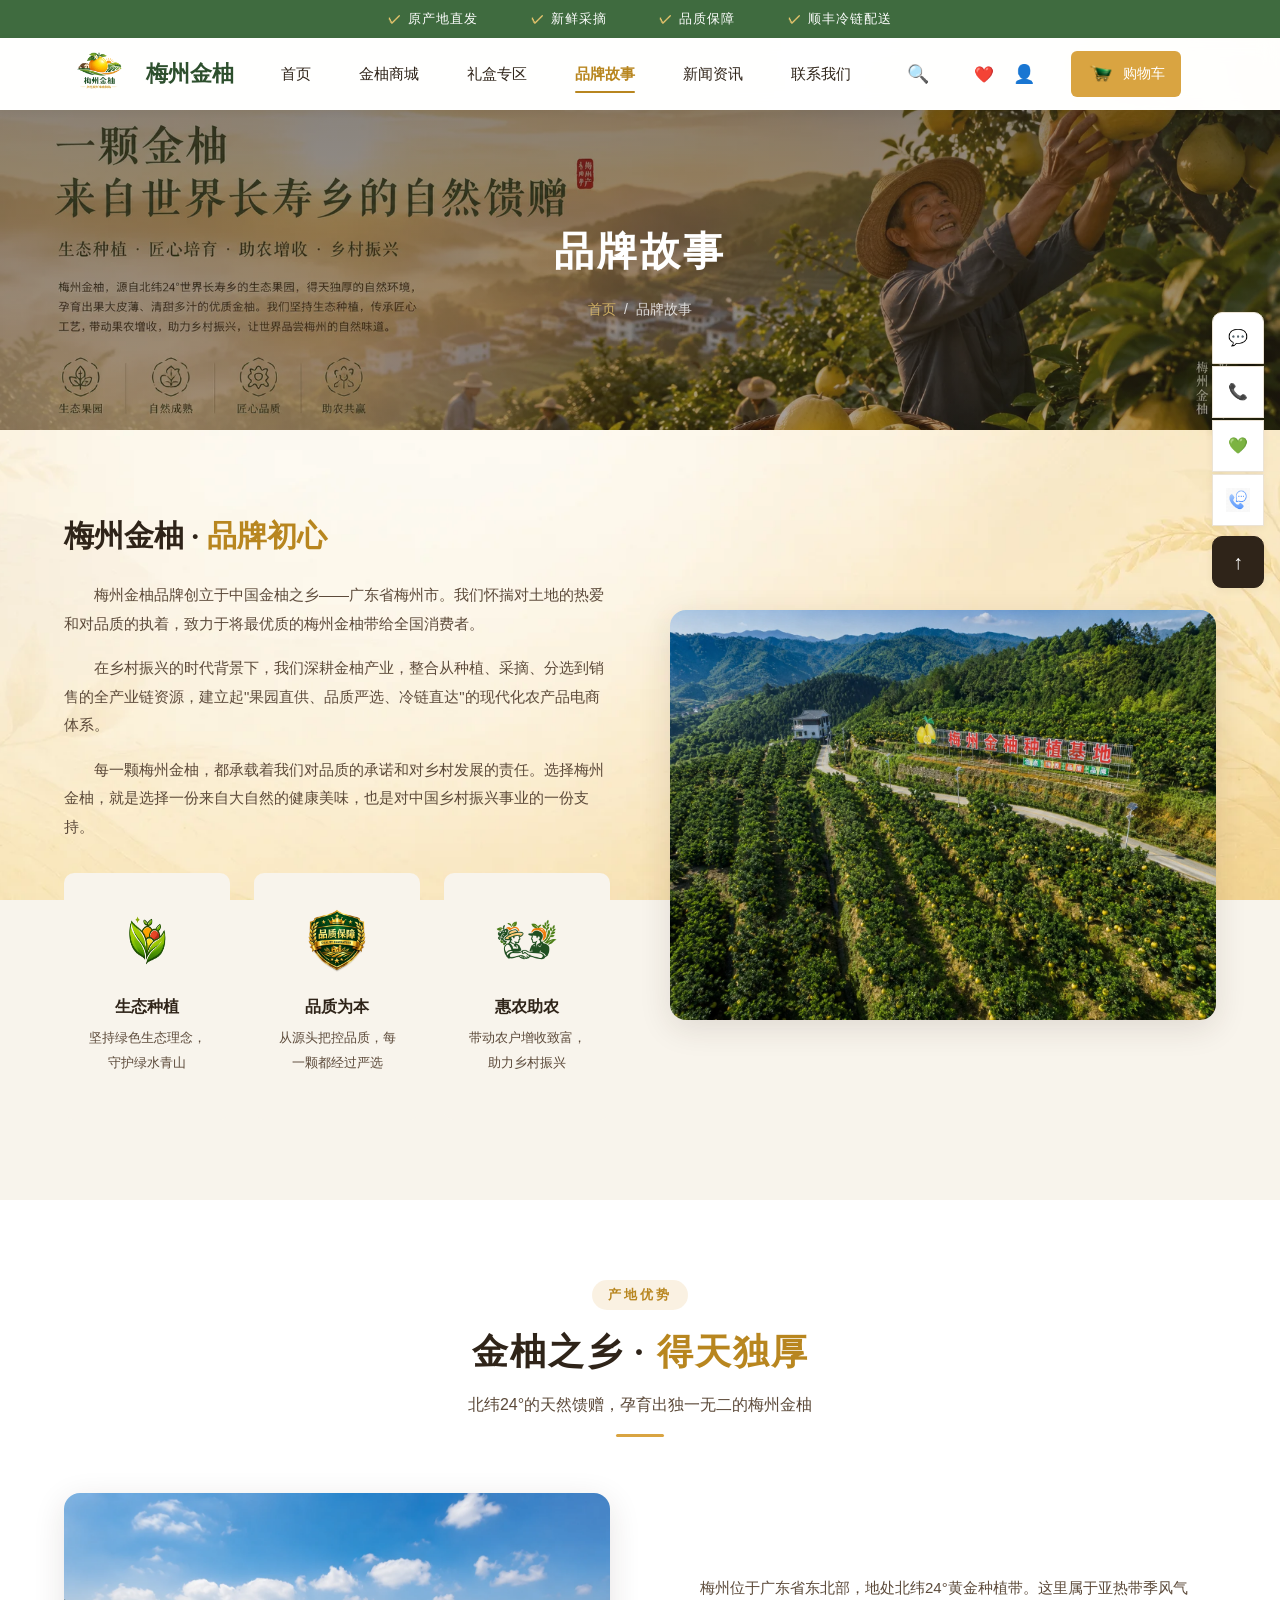
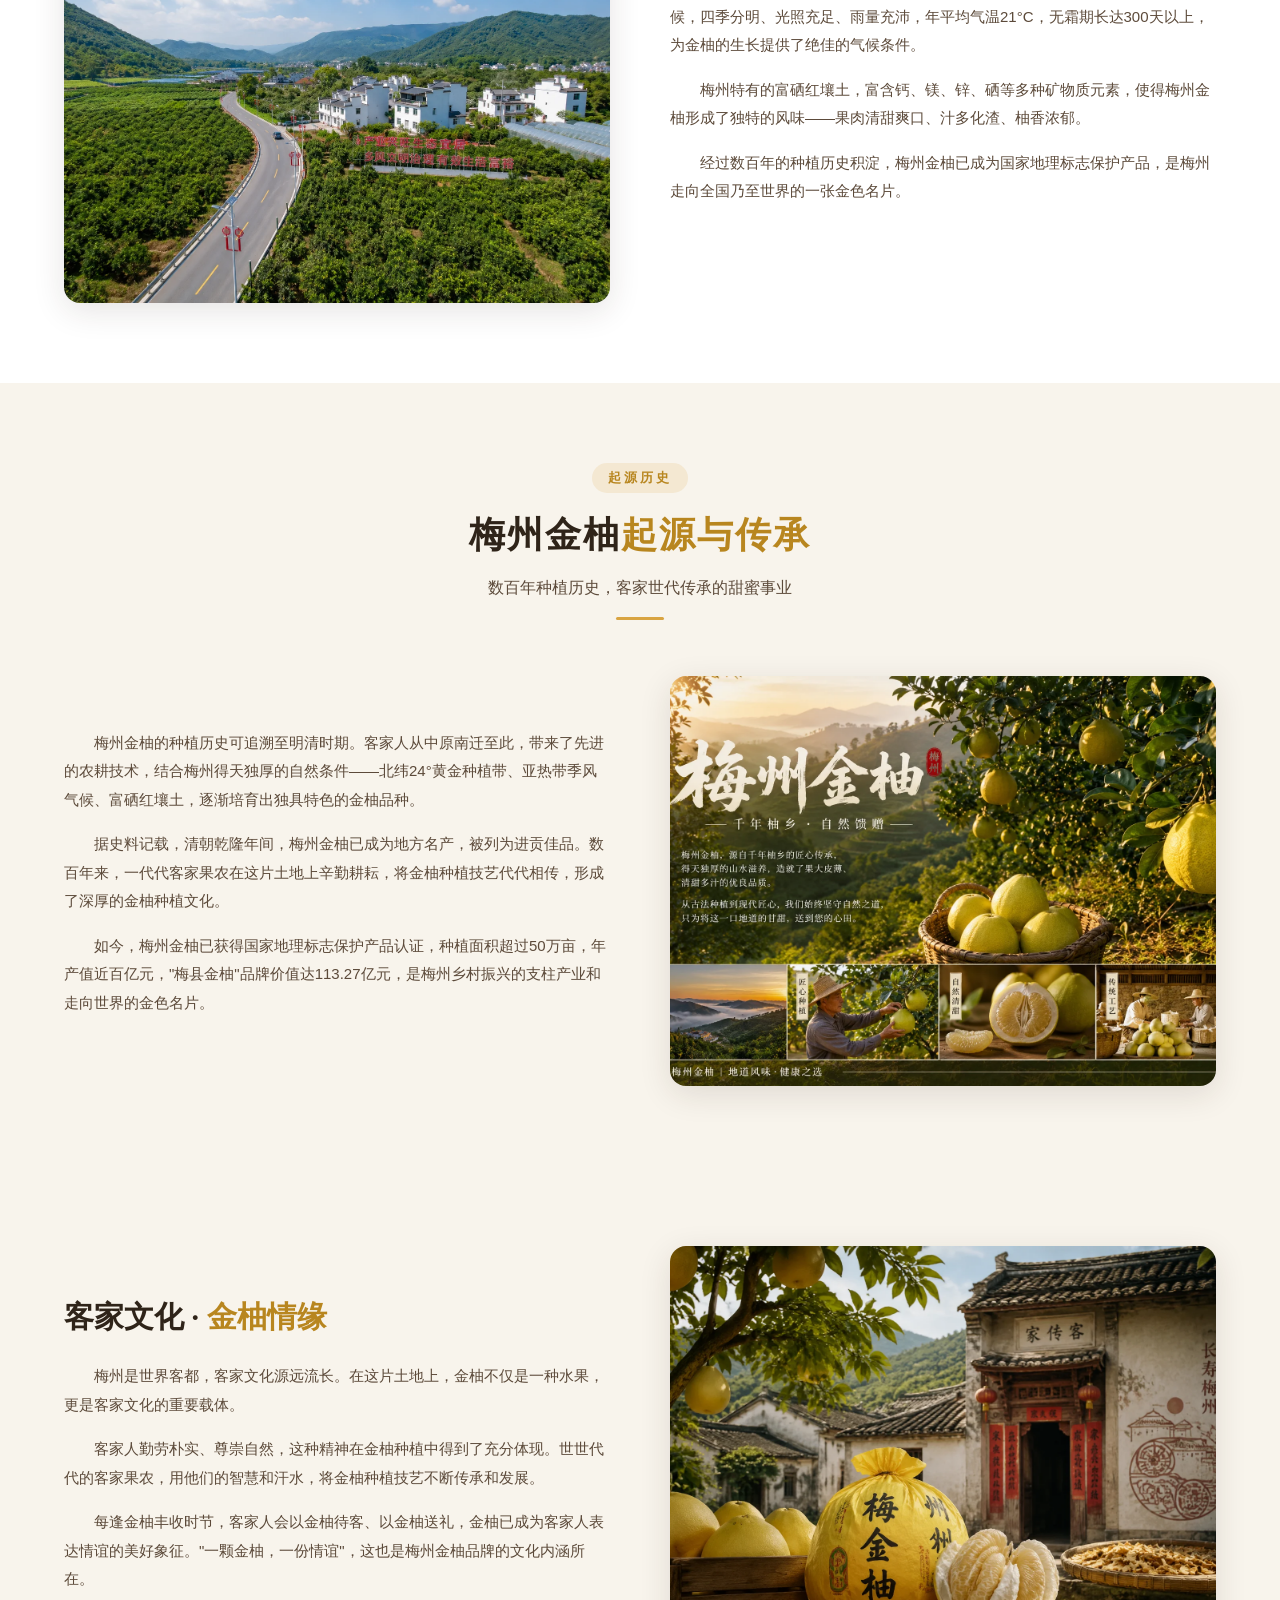
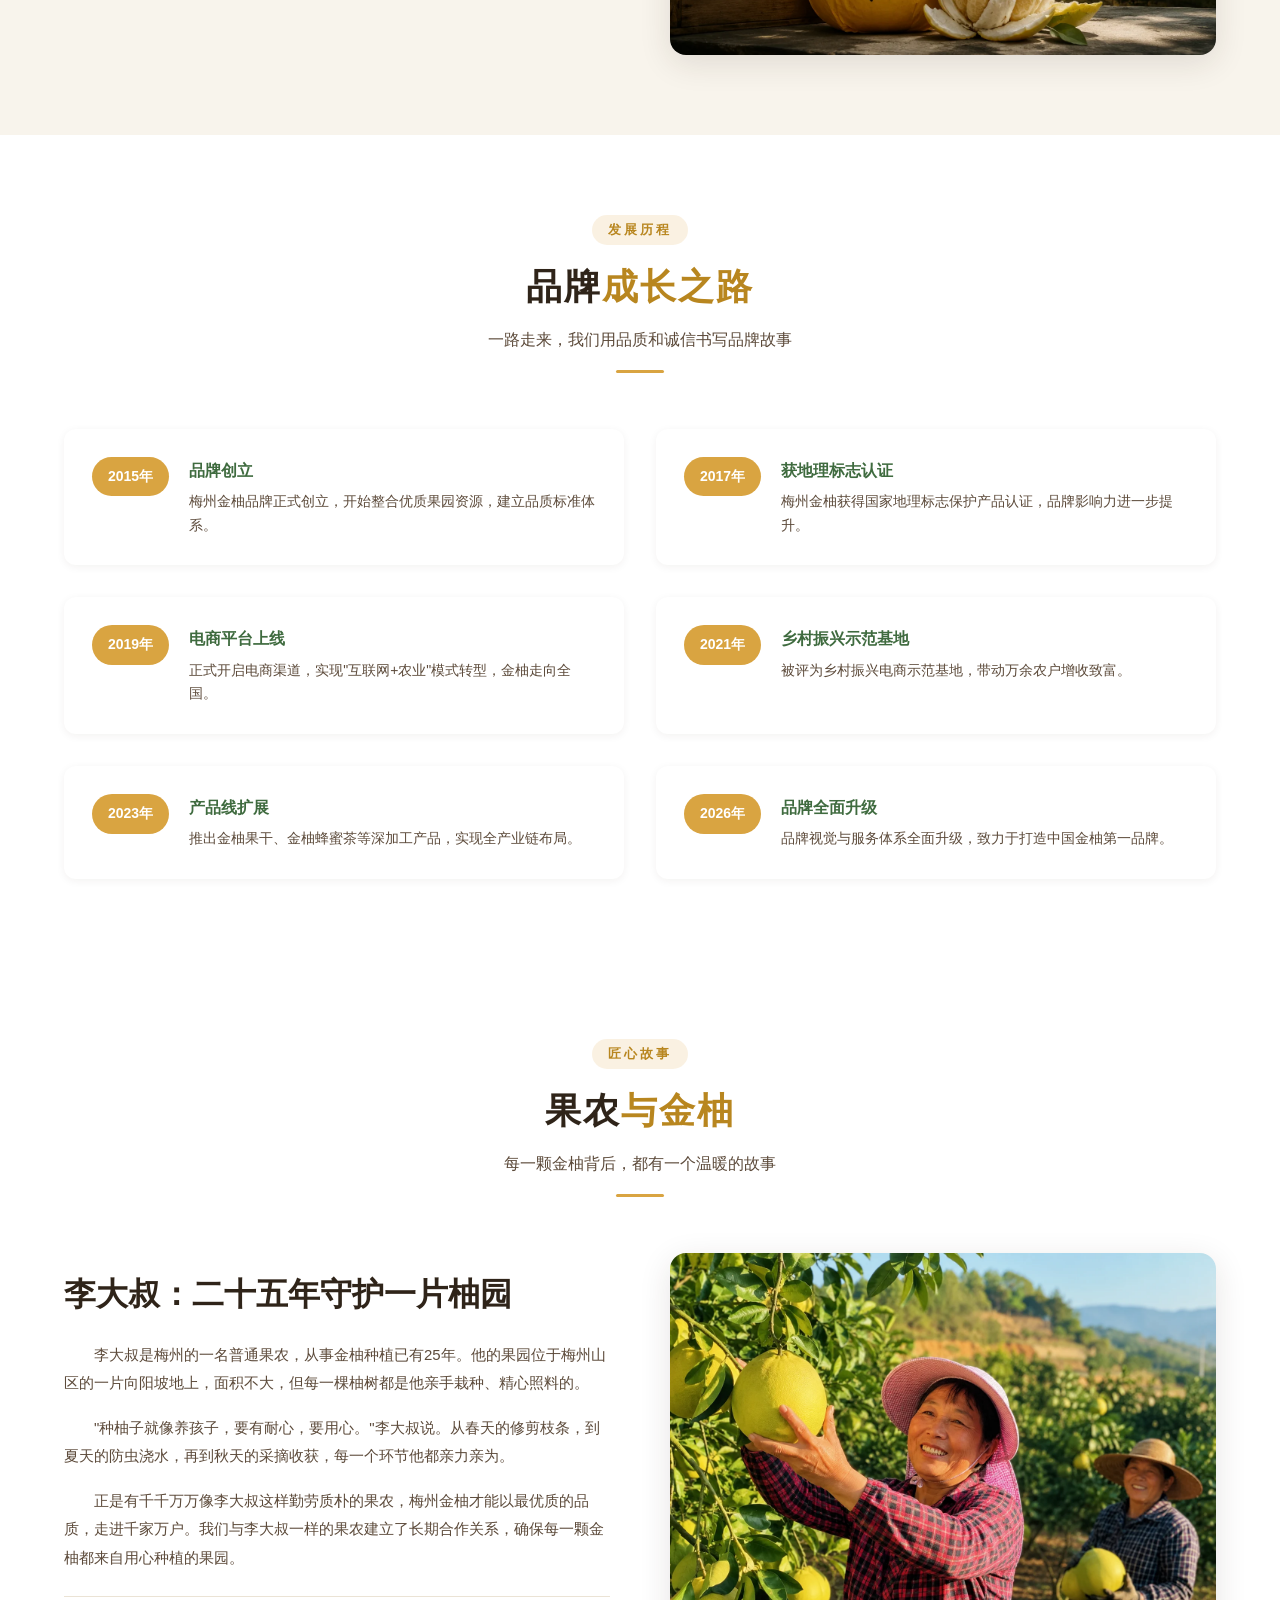
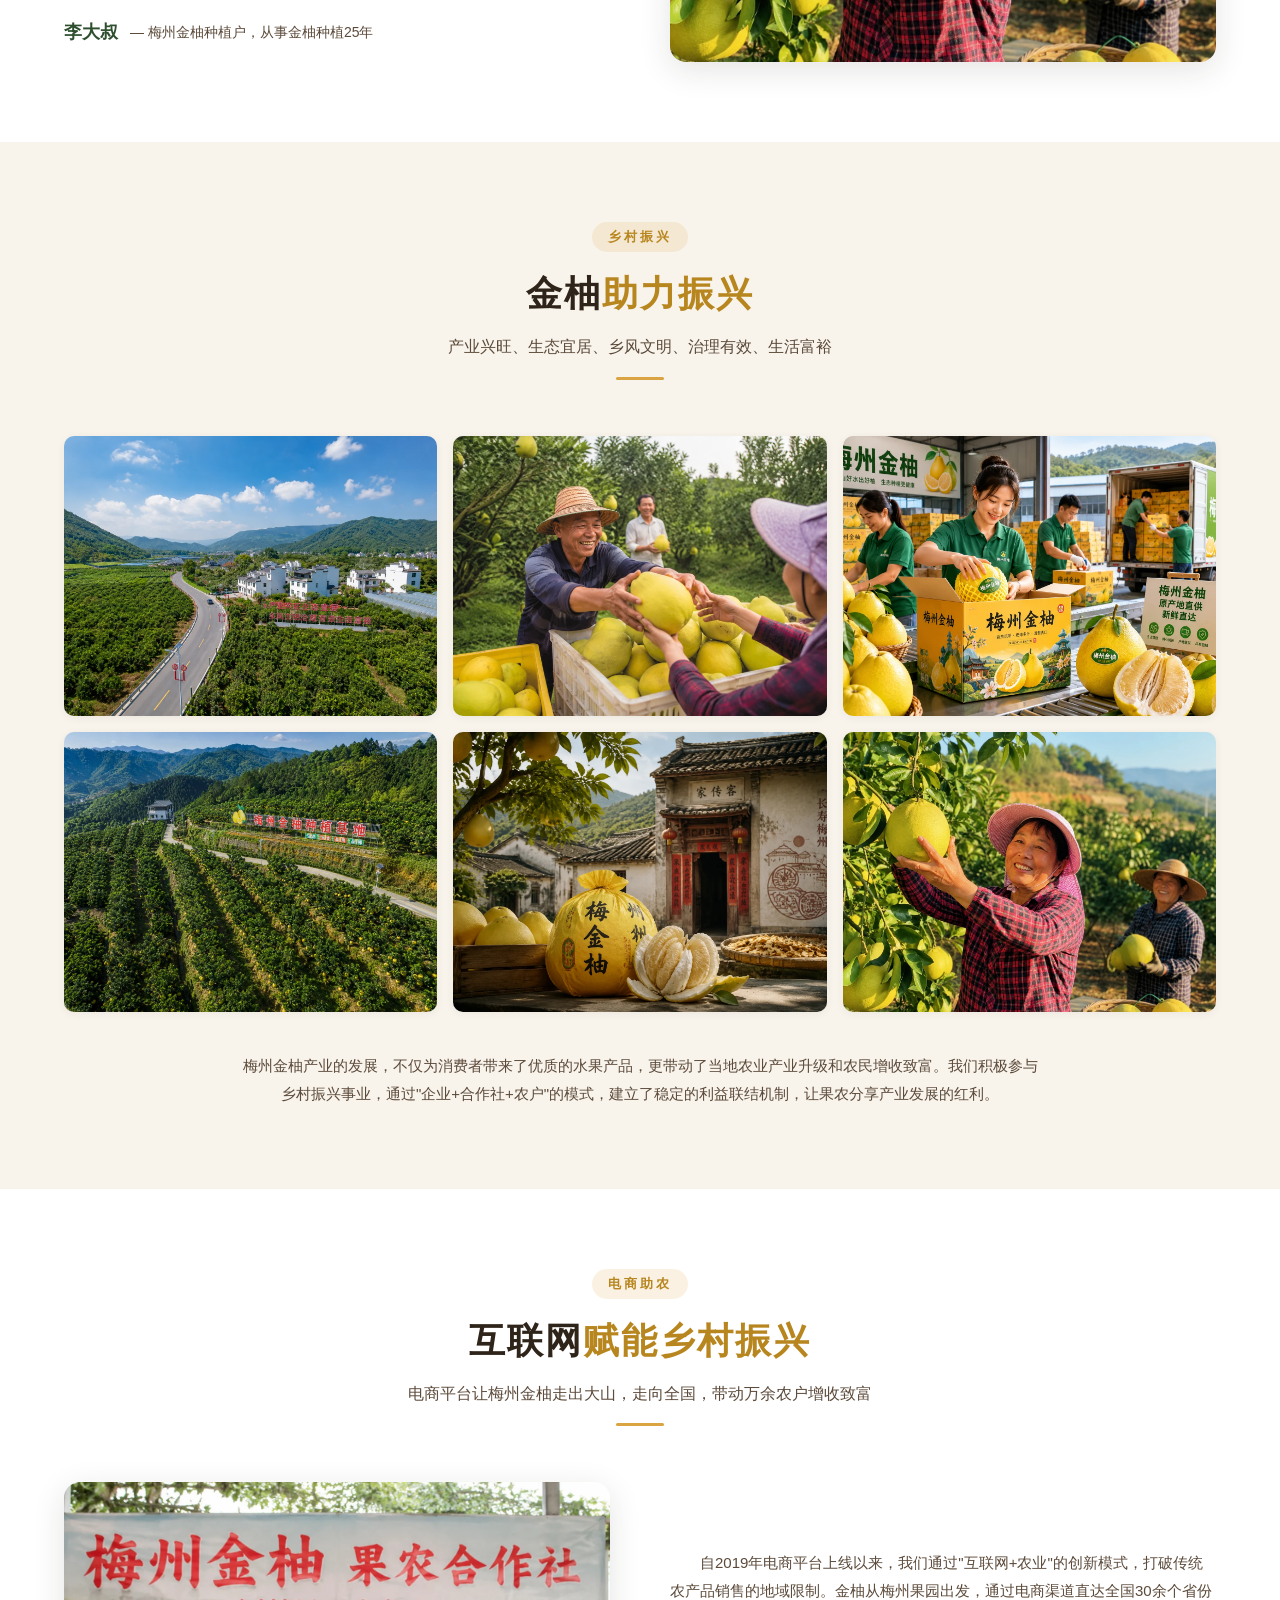
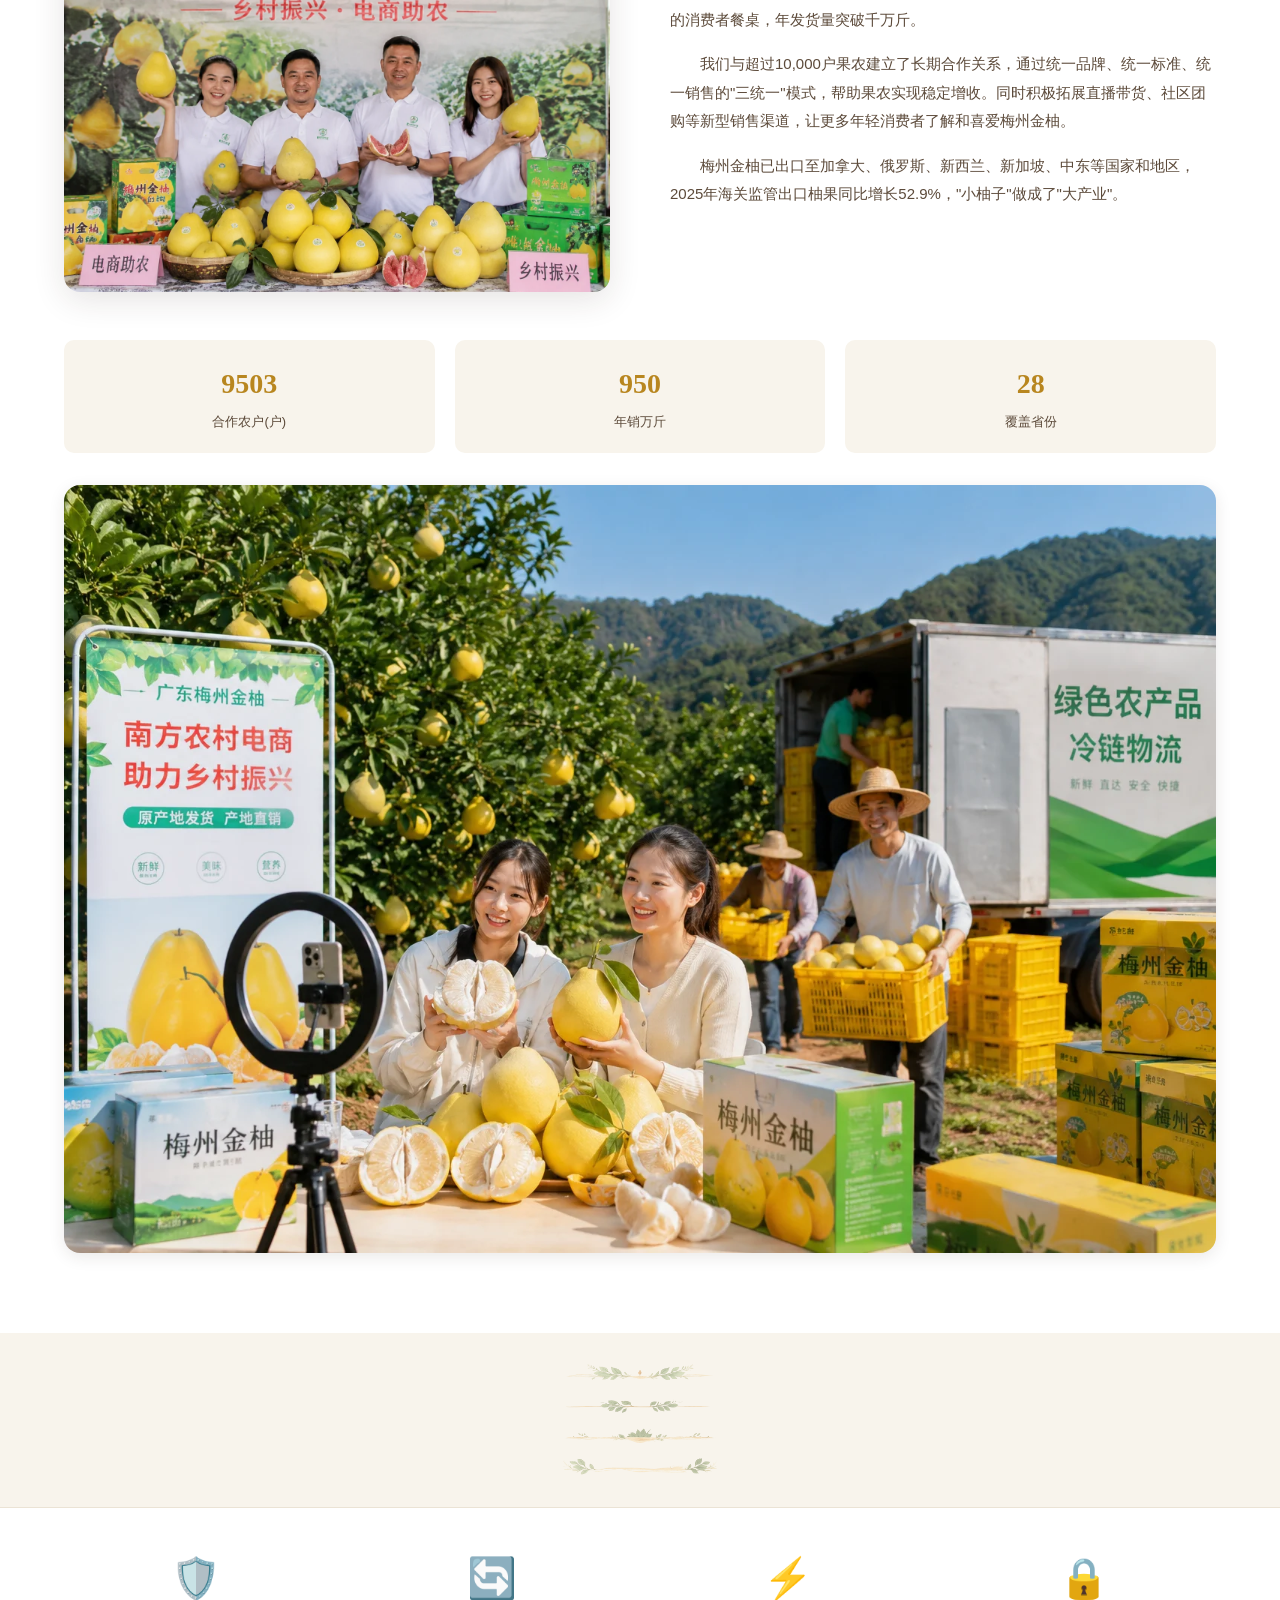
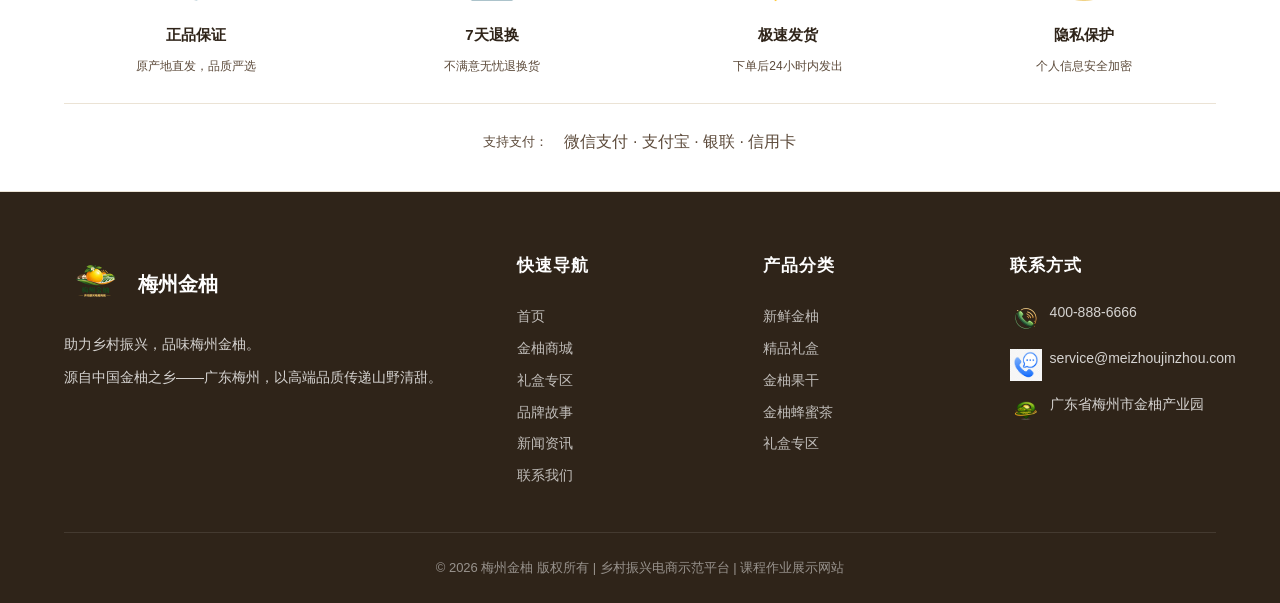
==== commit 643bd5cf: "inline z-index:0 覆盖CDN缓存的旧CSS" ====
--- a/brand.html
+++ b/brand.html
@@ -47,7 +47,7 @@
 
     <!-- 页面横幅 -->
     <section class="page-banner">
-        <div class="banner-bg" style="background: url(images/banners/banner-brand.webp) center / cover no-repeat;"></div>
+        <div class="banner-bg" style="z-index:0; background: url(images/banners/banner-brand.webp) center / cover no-repeat;"></div>
         <div class="banner-overlay"></div>
         <div class="banner-content">
             <h1>品牌故事</h1>
@@ -90,7 +90,7 @@
     </section>
 
     <!-- 原产地优势 -->
-    <section class="section-padding" style="background:#fff;">
+    <section class="section-padding" style="z-index:0; background:#fff;">
         <div class="container">
             <div class="section-title">
                 <span class="label">产地优势</span>
@@ -162,42 +162,42 @@
 
             <div style="display:grid;grid-template-columns:repeat(2,1fr);gap:32px;margin-top:40px;">
                 <div style="display:flex;gap:20px;align-items:flex-start;background:#fff;padding:28px;border-radius:12px;box-shadow:0 2px 8px rgba(47,36,25,0.06);">
-                    <div style="background:#D9A441;color:#fff;padding:8px 16px;border-radius:20px;font-weight:700;font-size:14px;white-space:nowrap;">2015年</div>
+                    <div style="z-index:0; background:#D9A441;color:#fff;padding:8px 16px;border-radius:20px;font-weight:700;font-size:14px;white-space:nowrap;">2015年</div>
                     <div>
                         <h4 style="color:#3F6B3F;margin-bottom:6px;">品牌创立</h4>
                         <p style="font-size:14px;color:#5C4A3A;">梅州金柚品牌正式创立，开始整合优质果园资源，建立品质标准体系。</p>
                     </div>
                 </div>
                 <div style="display:flex;gap:20px;align-items:flex-start;background:#fff;padding:28px;border-radius:12px;box-shadow:0 2px 8px rgba(47,36,25,0.06);">
-                    <div style="background:#D9A441;color:#fff;padding:8px 16px;border-radius:20px;font-weight:700;font-size:14px;white-space:nowrap;">2017年</div>
+                    <div style="z-index:0; background:#D9A441;color:#fff;padding:8px 16px;border-radius:20px;font-weight:700;font-size:14px;white-space:nowrap;">2017年</div>
                     <div>
                         <h4 style="color:#3F6B3F;margin-bottom:6px;">获地理标志认证</h4>
                         <p style="font-size:14px;color:#5C4A3A;">梅州金柚获得国家地理标志保护产品认证，品牌影响力进一步提升。</p>
                     </div>
                 </div>
                 <div style="display:flex;gap:20px;align-items:flex-start;background:#fff;padding:28px;border-radius:12px;box-shadow:0 2px 8px rgba(47,36,25,0.06);">
-                    <div style="background:#D9A441;color:#fff;padding:8px 16px;border-radius:20px;font-weight:700;font-size:14px;white-space:nowrap;">2019年</div>
+                    <div style="z-index:0; background:#D9A441;color:#fff;padding:8px 16px;border-radius:20px;font-weight:700;font-size:14px;white-space:nowrap;">2019年</div>
                     <div>
                         <h4 style="color:#3F6B3F;margin-bottom:6px;">电商平台上线</h4>
                         <p style="font-size:14px;color:#5C4A3A;">正式开启电商渠道，实现"互联网+农业"模式转型，金柚走向全国。</p>
                     </div>
                 </div>
                 <div style="display:flex;gap:20px;align-items:flex-start;background:#fff;padding:28px;border-radius:12px;box-shadow:0 2px 8px rgba(47,36,25,0.06);">
-                    <div style="background:#D9A441;color:#fff;padding:8px 16px;border-radius:20px;font-weight:700;font-size:14px;white-space:nowrap;">2021年</div>
+                    <div style="z-index:0; background:#D9A441;color:#fff;padding:8px 16px;border-radius:20px;font-weight:700;font-size:14px;white-space:nowrap;">2021年</div>
                     <div>
                         <h4 style="color:#3F6B3F;margin-bottom:6px;">乡村振兴示范基地</h4>
                         <p style="font-size:14px;color:#5C4A3A;">被评为乡村振兴电商示范基地，带动万余农户增收致富。</p>
                     </div>
                 </div>
                 <div style="display:flex;gap:20px;align-items:flex-start;background:#fff;padding:28px;border-radius:12px;box-shadow:0 2px 8px rgba(47,36,25,0.06);">
-                    <div style="background:#D9A441;color:#fff;padding:8px 16px;border-radius:20px;font-weight:700;font-size:14px;white-space:nowrap;">2023年</div>
+                    <div style="z-index:0; background:#D9A441;color:#fff;padding:8px 16px;border-radius:20px;font-weight:700;font-size:14px;white-space:nowrap;">2023年</div>
                     <div>
                         <h4 style="color:#3F6B3F;margin-bottom:6px;">产品线扩展</h4>
                         <p style="font-size:14px;color:#5C4A3A;">推出金柚果干、金柚蜂蜜茶等深加工产品，实现全产业链布局。</p>
                     </div>
                 </div>
                 <div style="display:flex;gap:20px;align-items:flex-start;background:#fff;padding:28px;border-radius:12px;box-shadow:0 2px 8px rgba(47,36,25,0.06);">
-                    <div style="background:#D9A441;color:#fff;padding:8px 16px;border-radius:20px;font-weight:700;font-size:14px;white-space:nowrap;">2026年</div>
+                    <div style="z-index:0; background:#D9A441;color:#fff;padding:8px 16px;border-radius:20px;font-weight:700;font-size:14px;white-space:nowrap;">2026年</div>
                     <div>
                         <h4 style="color:#3F6B3F;margin-bottom:6px;">品牌全面升级</h4>
                         <p style="font-size:14px;color:#5C4A3A;">品牌视觉与服务体系全面升级，致力于打造中国金柚第一品牌。</p>
@@ -208,7 +208,7 @@
     </section>
 
     <!-- 农户故事 -->
-    <section class="farmer-section section-padding" style="background:#fff;">
+    <section class="farmer-section section-padding" style="z-index:0; background:#fff;">
         <div class="container">
             <div class="section-title">
                 <span class="label">匠心故事</span>
@@ -260,7 +260,7 @@
     </section>
 
     <!-- 电商助农 -->
-    <section class="section-padding" style="background:#fff;">
+    <section class="section-padding" style="z-index:0; background:#fff;">
         <div class="container">
             <div class="section-title">
                 <span class="label">电商助农</span>
--- a/css/style.css
+++ b/css/style.css
@@ -1034,7 +1034,7 @@
 .page-banner .banner-bg {
     position: absolute;
     inset: 0;
-    z-index: -1;
+    z-index: 0;
 }
 
 
